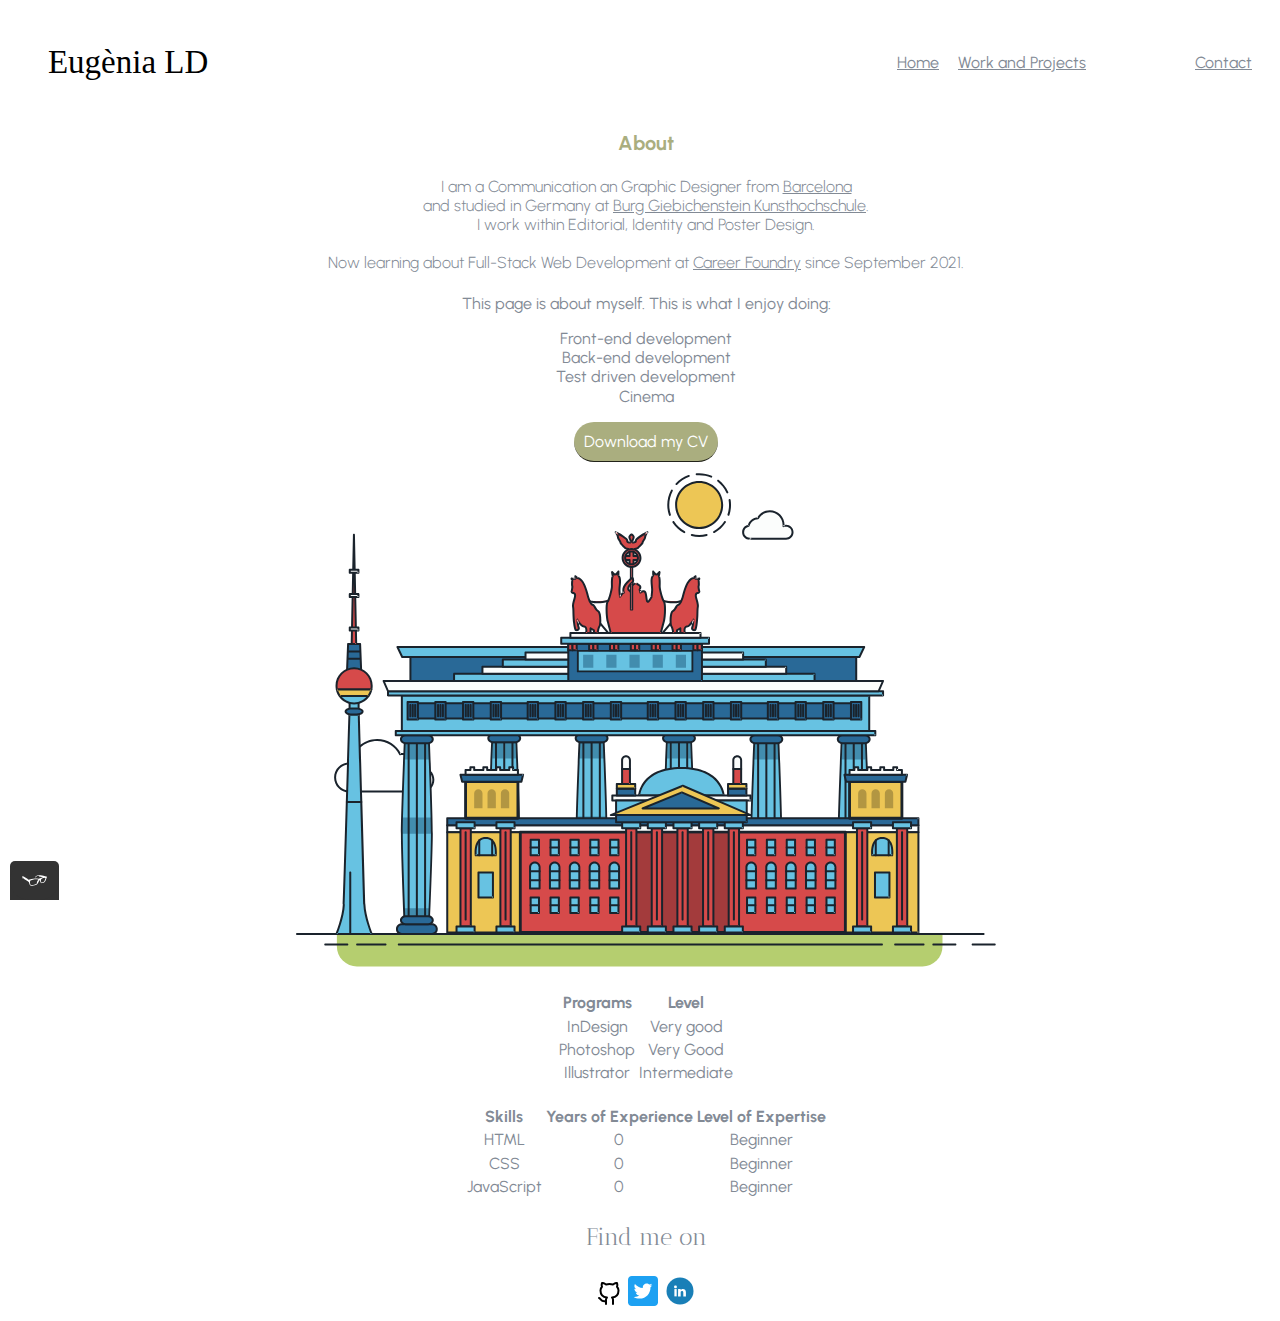
==== about.html @ 02183941 "Initial commit" ====
<!DOCTYPE html>
<html>

<head>
  <meta charset="utf-8">
  <title>Eugènia LD</title>
  <link href="https://fonts.googleapis.com/css2?family=Urbanist:ital,wght@0,400;0,900;1,400&display=swap" rel="stylesheet">
<link href="https://fonts.googleapis.com/css2?family=Antic+Didone&display=swap" rel="stylesheet">
  <link rel="shortcut icon" type="image/png" href="img/favicon-32x32.png">
  <link rel="stylesheet" type="text/css" href="https://necolas.github.io/normalize.css/8.0.1/normalize.css">
  <link rel="stylesheet" type="text/css" href="css/style.production.css">
  <meta name="viewport" content="width=device-width, initial-scale=1">
</head>

<body>
  <header class="page-header">
    <img src="img/name_euge.svg" alt="logo with name and surname" class="page-header__item">
    <nav class="main-navigation page-header__item">
      <ul role="menubar" class="navigation-list">
        <li role="presentation">
          <a href="index.html" role="menuitem" class="navigation-list__item">Home</a>
        </li>
        <li role="presentation">
          <a href="work.html" role="menuitem" class="navigation-list__item">Work and Projects</a>
        </li>
        <li role="presentation">
          <a href="about.html" role="menuitem" class="navigation-list__item navigation-list__item--active">About me</a>
        </li>
        <li role="presentation">
          <a href="contact.html" role="menuitem" class="navigation-list__item">Contact</a>
        </li>
      </ul>
    </nav>
  </header>
<main class="page-content">
  <h1>About</h1>
  <h4>I am a Communication an Graphic Designer from <a href="https://en.wikipedia.org/wiki/Barcelona" target="_blank">Barcelona</a>
  <br>
  and studied in Germany at <a href="https://www.burg-halle.de/" target="_blank">Burg Giebichenstein Kunsthochschule</a>.
  <br>
  I work within Editorial, Identity and Poster Design.
  <br>
  <br> Now learning about Full-Stack Web Development at <a href="https://careerfoundry.com/" target="_blank">Career Foundry</a> since September 2021.</h4>
  <p>This page is about myself. This is what I enjoy doing:</p>
<ul class="navigation-list navigation-list-skills">
  <li>Front-end development</li>
  <br>
  <li>Back-end development</li>
  <br>
  <li>Test driven development</li>
  <br>
  <li>Cinema</li>
</ul>

<a href="files/cv.pdf" class="button" download>Download my CV</a>
<br>
<svg xmlns="http://www.w3.org/2000/svg" class="berlin-illustration" height="505" viewBox="0 0 700 505" xmlns:xlink="http://www.w3.org/1999/xlink">
      <defs>
          <polygon id="a" points=".06 231.917 .06 .929 688.717 .929 688.717 231.917" />
      </defs>
      <g fill="none" fill-rule="evenodd">
        <g transform="translate(0 241)" class="cloud-front">
        <path fill="#1A232C" d="M87.602,29 L87.602,28 C87.326,28.001 87.103,28.024 86.927,28.033 L86.979,29.031 L87.947,28.78 C85.741,20.282 78.041,14.002 68.852,14 C67.858,14 66.904,14.096 65.98,14.231 L66.125,15.22 L67.019,14.772 C62.626,6.015 53.567,0.001 43.102,0 C29.041,0.002 17.524,10.848 16.443,24.632 L17.44,24.71 L17.606,23.724 C16.803,23.589 15.969,23.5 15.102,23.5 C6.817,23.501 0.102,30.215 0.102,38.5 C0.102,46.785 6.817,53.499 15.102,53.5 L87.602,53.5 C94.644,53.499 100.351,47.792 100.352,40.75 C100.351,33.708 94.644,28.001 87.602,28 L87.602,30 C90.573,30 93.254,31.202 95.203,33.149 C97.15,35.097 98.351,37.778 98.352,40.75 C98.351,43.722 97.15,46.403 95.203,48.351 C93.254,50.298 90.573,51.5 87.602,51.5 L15.102,51.5 C11.509,51.5 8.265,50.046 5.909,47.692 C3.555,45.337 2.102,42.093 2.102,38.5 C2.102,34.907 3.555,31.663 5.909,29.308 C8.265,26.954 11.509,25.5 15.102,25.5 C15.831,25.5 16.553,25.575 17.273,25.697 C17.551,25.743 17.832,25.672 18.055,25.499 C18.277,25.325 18.414,25.07 18.436,24.789 C19.436,12.04 30.094,1.998 43.102,2 C52.786,1.999 61.163,7.564 65.231,15.669 C65.425,16.055 65.842,16.272 66.27,16.21 C67.132,16.084 67.988,16 68.852,16 C77.108,15.998 84.027,21.647 86.011,29.283 C86.13,29.741 86.557,30.054 87.031,30.03 C87.27,30.017 87.457,29.999 87.602,30 L87.602,29"
            transform="translate(38 36)" />
          </g>
          <path fill="#B5CE6F" d="M646.484,484.382 C646.484,489.501 644.531,494.62 640.627,498.525 C636.722,502.43 631.603,504.382 626.484,504.382 L60.873,504.382 C55.754,504.382 50.636,502.43 46.731,498.525 C42.826,494.62 40.873,489.501 40.873,484.382 L40.873,471.917 L646.484,471.917 L646.484,484.382"
          />
          <polyline fill="#67C2E2" points="334.824 185.029 101.449 185.029 106.209 195.08 563.438 195.08 568.2 185.029 334.824 185.029" />
          <path fill="#1A232C" d="M334.824,185.029 L334.824,184.029 L101.449,184.029 C101.104,184.029 100.788,184.203 100.604,184.494 C100.42,184.785 100.398,185.146 100.545,185.457 L105.306,195.508 C105.471,195.856 105.824,196.079 106.209,196.079 L563.438,196.079 C563.824,196.079 564.177,195.856 564.342,195.508 L569.104,185.457 C569.251,185.146 569.229,184.785 569.045,184.494 C568.861,184.203 568.544,184.029 568.2,184.029 L334.824,184.029 L334.824,186.029 L566.62,186.029 L562.806,194.08 L106.842,194.08 L103.029,186.029 L334.824,186.029 L334.824,185.029"
          />
          <polygon fill="#296997" points="114.416 218.974 560.222 218.974 560.222 195.08 114.416 195.08" />
          <path fill="#1A232C" d="M560.222,218.974 L560.222,217.974 L115.416,217.974 L115.416,196.079 L559.222,196.079 L559.222,218.974 L560.222,218.974 L560.222,217.974 L560.222,218.974 L561.222,218.974 L561.222,195.08 C561.222,194.816 561.115,194.559 560.929,194.372 C560.742,194.186 560.485,194.08 560.222,194.08 L114.416,194.08 C114.152,194.08 113.895,194.186 113.708,194.372 C113.522,194.559 113.416,194.816 113.416,195.08 L113.416,218.974 C113.416,219.237 113.522,219.495 113.708,219.681 C113.895,219.867 114.152,219.974 114.416,219.974 L560.222,219.974 C560.485,219.974 560.742,219.867 560.929,219.681 C561.115,219.495 561.222,219.237 561.222,218.974 L560.222,218.974"
          />
          <polygon fill="#67C2E2" points="105.85 269.08 573.225 269.08 573.225 233.398 105.85 233.398" />
          <path fill="#1A232C" d="M573.225,233.398 L573.225,232.398 L105.85,232.398 C105.587,232.398 105.329,232.505 105.143,232.691 C104.957,232.877 104.85,233.134 104.85,233.398 L104.85,269.08 C104.85,269.344 104.957,269.601 105.143,269.788 C105.329,269.974 105.587,270.08 105.85,270.08 L573.225,270.08 C573.488,270.08 573.745,269.974 573.932,269.788 C574.118,269.601 574.225,269.344 574.225,269.08 L574.225,233.398 C574.225,233.134 574.118,232.877 573.932,232.691 C573.745,232.505 573.488,232.398 573.225,232.398 L573.225,233.398 L572.225,233.398 L572.225,268.08 L106.85,268.08 L106.85,234.398 L573.225,234.398 L573.225,233.398 L572.225,233.398 L573.225,233.398"
          />
          <polygon fill="#296997" points="116.751 256.508 562.557 256.508 562.557 241.243 116.751 241.243" />
          <path fill="#1A232C" d="M562.557,256.508 L562.557,255.508 L117.75,255.508 L117.75,242.243 L561.557,242.243 L561.557,256.508 L562.557,256.508 L562.557,255.508 L562.557,256.508 L563.557,256.508 L563.557,241.243 C563.557,240.979 563.45,240.722 563.264,240.535 C563.078,240.349 562.82,240.243 562.557,240.243 L116.75,240.243 C116.487,240.243 116.23,240.349 116.043,240.535 C115.857,240.722 115.751,240.979 115.751,241.243 L115.751,256.508 C115.751,256.771 115.857,257.029 116.043,257.215 C116.23,257.401 116.487,257.508 116.751,257.508 L562.557,257.508 C562.82,257.508 563.077,257.401 563.264,257.215 C563.45,257.029 563.557,256.771 563.557,256.508 L562.557,256.508"
          />
          <polygon fill="#67C2E2" points="158.07 218.974 518.563 218.974 518.563 211.858 158.07 211.858" />
          <path fill="#1A232C" d="M518.563,211.858 L518.563,210.858 L158.07,210.858 C157.807,210.858 157.549,210.964 157.363,211.151 C157.177,211.337 157.07,211.594 157.07,211.858 L157.07,218.974 C157.07,219.237 157.177,219.495 157.363,219.681 C157.549,219.867 157.807,219.974 158.07,219.974 L518.563,219.974 C518.826,219.974 519.083,219.867 519.27,219.681 C519.456,219.495 519.562,219.237 519.562,218.974 L519.562,211.858 C519.562,211.594 519.456,211.337 519.27,211.151 C519.083,210.964 518.826,210.858 518.563,210.858 L518.563,211.858 L517.563,211.858 L517.563,217.974 L159.07,217.974 L159.07,212.858 L518.563,212.858 L518.563,211.858 L517.563,211.858 L518.563,211.858"
          />
          <polygon fill="#FBFDFC" points="186.438 211.858 490.194 211.858 490.194 204.741 186.438 204.741" />
          <path fill="#1A232C" d="M490.194,204.741 L490.194,203.741 L186.438,203.741 C186.175,203.741 185.917,203.848 185.731,204.034 C185.545,204.221 185.438,204.478 185.438,204.741 L185.438,211.858 C185.438,212.121 185.545,212.379 185.731,212.565 C185.917,212.751 186.175,212.858 186.438,212.858 L490.194,212.858 C490.458,212.858 490.715,212.751 490.902,212.565 C491.088,212.379 491.194,212.121 491.194,211.858 L491.194,204.741 C491.194,204.478 491.088,204.221 490.902,204.034 C490.715,203.848 490.458,203.741 490.194,203.741 L490.194,204.741 L489.194,204.741 L489.194,210.858 L187.438,210.858 L187.438,205.741 L490.194,205.741 L490.194,204.741 L489.194,204.741 L490.194,204.741"
          />
          <polygon fill="#67C2E2" points="206.805 204.741 469.828 204.741 469.828 197.624 206.805 197.624" />
          <path fill="#1A232C" d="M469.828,197.624 L469.828,196.624 L206.805,196.624 C206.541,196.624 206.284,196.731 206.098,196.917 C205.911,197.103 205.805,197.361 205.805,197.624 L205.805,204.741 C205.805,205.005 205.911,205.262 206.098,205.449 C206.284,205.635 206.541,205.741 206.805,205.741 L469.828,205.741 C470.091,205.741 470.349,205.635 470.535,205.449 C470.722,205.262 470.828,205.005 470.828,204.741 L470.828,197.624 C470.828,197.361 470.722,197.103 470.535,196.917 C470.349,196.731 470.091,196.624 469.828,196.624 L469.828,197.624 L468.828,197.624 L468.828,203.741 L207.805,203.741 L207.805,198.624 L469.828,198.624 L469.828,197.624 L468.828,197.624 L469.828,197.624"
          />
          <polygon fill="#FBFDFC" points="229.521 197.624 447.111 197.624 447.111 190.509 229.521 190.509" />
          <path fill="#1A232C" d="M447.111,190.509 L447.111,189.509 L229.521,189.509 C229.258,189.509 229,189.616 228.814,189.802 C228.628,189.988 228.521,190.246 228.521,190.509 L228.521,197.624 C228.521,197.888 228.628,198.145 228.814,198.332 C229,198.518 229.258,198.624 229.521,198.624 L447.111,198.624 C447.375,198.624 447.632,198.518 447.818,198.332 C448.005,198.145 448.111,197.888 448.111,197.624 L448.111,190.509 C448.111,190.246 448.005,189.988 447.818,189.802 C447.632,189.616 447.375,189.509 447.111,189.509 L447.111,190.509 L446.111,190.509 L446.111,196.624 L230.521,196.624 L230.521,191.509 L447.111,191.509 L447.111,190.509 L446.111,190.509 L447.111,190.509"
          />
          <path fill="#67C2E2" d="M135.607,355.447 C135.163,337.766 134.264,313.326 133.648,297.387 C133.274,287.721 133.004,281.18 133.004,281.18 L108.722,281.18 C108.722,281.18 108.452,287.721 108.079,297.387 C107.462,313.326 106.563,337.766 106.119,355.447 C105.953,362.059 105.85,367.732 105.85,371.653 L105.85,371.654 C105.85,386.117 107.243,424.332 108.089,446.189 C108.457,455.706 108.722,462.126 108.722,462.126 L133.004,462.126 C133.004,462.126 133.269,455.706 133.637,446.189 C134.482,424.332 135.876,386.117 135.876,371.654 L135.876,371.653 C135.876,367.732 135.773,362.059 135.607,355.447"
          />
          <path fill="#428DAE" d="M133.648 297.387L108.079 297.387C108.452 287.721 108.722 281.18 108.722 281.18L133.004 281.18C133.004 281.18 133.274 287.721 133.648 297.387M135.876 371.654L105.85 371.654 105.85 371.653C105.85 367.732 105.953 362.059 106.119 355.447L135.607 355.447C135.773 362.059 135.876 367.732 135.876 371.653L135.876 371.654M133.004 462.126L108.722 462.126C108.722 462.126 108.457 455.706 108.089 446.189L133.637 446.189C133.269 455.706 133.004 462.126 133.004 462.126"
          />
          <path fill="#1A232C" d="M109.612,461.199 L132.114,461.199 C132.447,453.007 134.949,390.886 134.949,371.653 C134.949,352.42 132.447,290.299 132.114,282.108 L109.612,282.108 C109.279,290.299 106.778,352.42 106.778,371.653 C106.778,390.886 109.279,453.007 109.612,461.199 Z M133.895,463.054 L107.832,463.054 L107.794,462.164 C107.766,461.466 104.922,392.193 104.922,371.653 C104.922,351.114 107.766,281.839 107.794,281.142 L107.832,280.252 L133.895,280.252 L133.931,281.142 C133.96,281.839 136.804,351.114 136.804,371.653 C136.804,392.193 133.96,461.466 133.931,462.164 L133.895,463.054 L133.895,463.054 Z"
          />
          <path fill="#1A232C" d="M111.638 281.18L111.638 462.126C111.638 462.679 112.086 463.126 112.638 463.126 113.19 463.126 113.638 462.679 113.638 462.126L113.638 281.18C113.638 280.628 113.19 280.18 112.638 280.18 112.086 280.18 111.638 280.628 111.638 281.18M119.863 281.18L119.863 462.126C119.863 462.679 120.311 463.126 120.863 463.126 121.416 463.126 121.863 462.679 121.863 462.126L121.863 281.18C121.863 280.628 121.416 280.18 120.863 280.18 120.311 280.18 119.863 280.628 119.863 281.18M128.088 281.18L128.088 462.126C128.088 462.679 128.536 463.126 129.088 463.126 129.64 463.126 130.088 462.679 130.088 462.126L130.088 281.18C130.088 280.628 129.64 280.18 129.088 280.18 128.536 280.18 128.088 280.628 128.088 281.18"
          />
          <path fill="#296997" d="M136.79,277.265 C136.79,279.418 134.675,281.18 132.09,281.18 L109.636,281.18 C107.051,281.18 104.936,279.418 104.936,277.265 C104.936,275.111 107.051,273.349 109.636,273.349 L132.09,273.349 C134.675,273.349 136.79,275.111 136.79,277.265"
          />
          <path fill="#1A232C" d="M136.79,277.265 L135.79,277.265 C135.789,278.005 135.433,278.704 134.769,279.262 C134.109,279.814 133.155,280.181 132.09,280.18 L109.636,280.18 C108.571,280.181 107.617,279.814 106.956,279.262 C106.293,278.704 105.936,278.005 105.936,277.265 C105.936,276.524 106.293,275.825 106.957,275.267 C107.617,274.715 108.571,274.348 109.636,274.349 L132.09,274.349 C133.155,274.348 134.109,274.716 134.769,275.267 C135.433,275.825 135.789,276.524 135.79,277.265 L137.79,277.265 C137.791,275.851 137.09,274.593 136.049,273.731 C135.006,272.863 133.61,272.35 132.09,272.349 L109.636,272.349 C108.116,272.35 106.72,272.863 105.676,273.731 C104.636,274.593 103.935,275.851 103.936,277.265 C103.935,278.678 104.636,279.937 105.677,280.798 C106.72,281.666 108.116,282.179 109.636,282.18 L132.09,282.18 C133.61,282.179 135.006,281.666 136.049,280.798 C137.09,279.937 137.791,278.678 137.79,277.265 L136.79,277.265"
          />
          <path fill="#296997" d="M140.775,467.217 C140.775,469.803 138.661,471.917 136.076,471.917 L105.65,471.917 C103.065,471.917 100.951,469.803 100.951,467.217 L100.951,466.825 C100.951,464.241 103.065,462.126 105.65,462.126 L136.076,462.126 C138.661,462.126 140.775,464.241 140.775,466.825 L140.775,467.217"
          />
          <path fill="#1A232C" d="M140.775,467.217 L139.775,467.217 C139.775,468.235 139.361,469.155 138.688,469.83 C138.013,470.503 137.093,470.917 136.076,470.917 L105.65,470.917 C104.633,470.917 103.713,470.504 103.038,469.83 C102.365,469.155 101.951,468.235 101.951,467.217 L101.951,466.825 C101.951,465.808 102.365,464.889 103.038,464.214 C103.713,463.54 104.633,463.127 105.65,463.126 L136.076,463.126 C137.093,463.127 138.013,463.54 138.688,464.214 C139.362,464.889 139.775,465.808 139.775,466.825 L139.775,467.217 L141.775,467.217 L141.775,466.825 C141.772,463.684 139.217,461.13 136.076,461.126 L105.65,461.126 C102.509,461.13 99.955,463.684 99.951,466.825 L99.951,467.217 C99.954,470.36 102.509,472.914 105.65,472.917 L136.076,472.917 C139.217,472.914 141.772,470.36 141.775,467.217 L140.775,467.217"
          />
          <path fill="#296997" d="M136.79,458.208 C136.79,460.363 134.675,462.126 132.09,462.126 L109.636,462.126 C107.051,462.126 104.936,460.363 104.936,458.208 C104.936,456.057 107.051,454.292 109.636,454.292 L132.09,454.292 C134.675,454.292 136.79,456.057 136.79,458.208"
          />
          <path fill="#1A232C" d="M136.79,458.208 L135.79,458.208 C135.789,458.949 135.432,459.649 134.769,460.207 C134.108,460.76 133.154,461.128 132.09,461.126 L109.636,461.126 C108.572,461.128 107.617,460.76 106.957,460.207 C106.293,459.649 105.936,458.949 105.936,458.208 C105.936,457.47 106.293,456.77 106.957,456.212 C107.617,455.659 108.572,455.291 109.636,455.292 L132.09,455.292 C133.154,455.291 134.108,455.659 134.769,456.212 C135.433,456.77 135.789,457.47 135.79,458.208 L137.79,458.208 C137.791,456.796 137.09,455.538 136.05,454.675 C135.006,453.808 133.61,453.294 132.09,453.292 L109.636,453.292 C108.115,453.294 106.719,453.808 105.676,454.675 C104.636,455.538 103.935,456.796 103.936,458.208 C103.935,459.622 104.636,460.881 105.676,461.743 C106.72,462.611 108.116,463.125 109.636,463.126 L132.09,463.126 C133.61,463.125 135.006,462.611 136.05,461.743 C137.09,460.881 137.791,459.622 137.79,458.208 L136.79,458.208"
          />
          <path fill="#67C2E2" d="M572.471,355.447 C572.025,337.766 571.126,313.326 570.51,297.387 C570.137,287.721 569.867,281.18 569.867,281.18 L545.585,281.18 C545.585,281.18 545.315,287.721 544.942,297.387 C544.326,313.326 543.427,337.766 542.981,355.447 C542.815,362.059 542.713,367.732 542.713,371.653 L542.713,371.654 C542.713,386.117 544.107,424.332 544.952,446.189 C545.32,455.706 545.585,462.126 545.585,462.126 L569.867,462.126 C569.867,462.126 570.132,455.706 570.499,446.189 C571.346,424.332 572.739,386.117 572.739,371.654 L572.739,371.653 C572.739,367.732 572.637,362.059 572.471,355.447"
          />
          <path fill="#428DAE" d="M569.582 297.387L566.951 297.387 566.951 282.108 568.977 282.108C569.063 284.206 569.29 289.841 569.582 297.387M564.951 297.387L545.871 297.387C546.162 289.841 546.39 284.206 546.476 282.108L564.951 282.108 564.951 297.387M571.8 369.187L566.951 369.187 566.951 356.265 571.562 356.265C571.685 361.272 571.771 365.701 571.8 369.187M564.951 369.187L543.653 369.187C543.684 365.512 543.777 360.79 543.912 355.447L553.551 355.447 553.551 356.265 564.951 356.265 564.951 369.187"
          />
          <path fill="#1A232C" d="M546.476,461.199 L568.977,461.199 C569.31,453.007 571.812,390.886 571.812,371.653 C571.812,352.42 569.31,290.299 568.977,282.108 L546.476,282.108 C546.142,290.299 543.642,352.42 543.642,371.653 C543.642,390.886 546.142,453.007 546.476,461.199 M570.758,463.054 L544.694,463.054 L544.658,462.164 C544.629,461.466 541.785,392.193 541.785,371.653 C541.785,351.114 544.629,281.839 544.658,281.142 L544.694,280.252 L570.758,280.252 L570.795,281.142 C570.823,281.839 573.667,351.114 573.667,371.653 C573.667,392.193 570.823,461.466 570.795,462.164 L570.758,463.054"
          />
          <path fill="#1A232C" d="M548.501 281.18L548.501 462.126C548.501 462.679 548.949 463.126 549.501 463.126 550.053 463.126 550.501 462.679 550.501 462.126L550.501 281.18C550.501 280.628 550.053 280.18 549.501 280.18 548.949 280.18 548.501 280.628 548.501 281.18M556.727 281.18L556.727 462.126C556.727 462.679 557.174 463.126 557.727 463.126 558.279 463.126 558.727 462.679 558.727 462.126L558.727 281.18C558.727 280.628 558.279 280.18 557.727 280.18 557.174 280.18 556.727 280.628 556.727 281.18M564.951 281.18L564.951 462.126C564.951 462.679 565.399 463.126 565.951 463.126 566.503 463.126 566.951 462.679 566.951 462.126L566.951 281.18C566.951 280.628 566.503 280.18 565.951 280.18 565.399 280.18 564.951 280.628 564.951 281.18"
          />
          <path fill="#296997" d="M573.653,277.265 C573.653,279.418 571.537,281.18 568.953,281.18 L546.499,281.18 C543.915,281.18 541.799,279.418 541.799,277.265 C541.799,275.111 543.915,273.349 546.499,273.349 L568.953,273.349 C571.537,273.349 573.653,275.111 573.653,277.265"
          />
          <path fill="#1A232C" d="M573.653,277.265 L572.653,277.265 C572.653,278.005 572.296,278.704 571.632,279.262 C570.972,279.814 570.017,280.181 568.953,280.18 L546.499,280.18 C545.435,280.181 544.48,279.814 543.82,279.262 C543.156,278.704 542.8,278.005 542.799,277.265 C542.8,276.525 543.156,275.825 543.82,275.267 C544.481,274.715 545.435,274.348 546.499,274.349 L568.953,274.349 C570.017,274.348 570.972,274.715 571.632,275.267 C572.296,275.825 572.653,276.525 572.653,277.265 L574.653,277.265 C574.654,275.851 573.953,274.593 572.912,273.731 C571.869,272.863 570.473,272.35 568.953,272.349 L546.499,272.349 C544.979,272.35 543.583,272.863 542.54,273.731 C541.499,274.593 540.798,275.851 540.799,277.265 C540.798,278.679 541.499,279.937 542.54,280.798 C543.583,281.666 544.979,282.179 546.499,282.18 L568.953,282.18 C570.473,282.179 571.869,281.666 572.912,280.798 C573.953,279.937 574.654,278.679 574.653,277.265 L573.653,277.265"
          />
          <path fill="#296997" d="M577.639,467.217 C577.639,469.803 575.524,471.917 572.938,471.917 L542.514,471.917 C539.929,471.917 537.813,469.803 537.813,467.217 L537.813,466.825 C537.813,464.241 539.929,462.126 542.514,462.126 L572.938,462.126 C575.524,462.126 577.639,464.241 577.639,466.825 L577.639,467.217"
          />
          <path fill="#1A232C" d="M577.639,467.217 L576.639,467.217 C576.638,468.235 576.225,469.155 575.551,469.83 C574.876,470.503 573.956,470.917 572.938,470.917 L542.514,470.917 C541.497,470.917 540.576,470.503 539.901,469.83 C539.227,469.155 538.814,468.234 538.813,467.217 L538.813,466.825 C538.814,465.808 539.227,464.889 539.901,464.214 C540.576,463.54 541.497,463.127 542.514,463.126 L572.938,463.126 C573.956,463.127 574.876,463.54 575.551,464.214 C576.225,464.888 576.638,465.808 576.639,466.825 L576.639,467.217 L578.639,467.217 L578.639,466.825 C578.635,463.684 576.081,461.13 572.938,461.126 L542.514,461.126 C539.372,461.13 536.817,463.684 536.813,466.825 L536.813,467.217 C536.817,470.36 539.372,472.914 542.514,472.917 L572.938,472.917 C576.081,472.914 578.635,470.359 578.639,467.217 L577.639,467.217"
          />
          <path fill="#296997" d="M573.653,458.208 C573.653,460.363 571.537,462.126 568.953,462.126 L546.499,462.126 C543.915,462.126 541.799,460.363 541.799,458.208 C541.799,456.057 543.915,454.292 546.499,454.292 L568.953,454.292 C571.537,454.292 573.653,456.057 573.653,458.208"
          />
          <path fill="#1A232C" d="M573.653,458.208 L572.653,458.208 C572.653,458.949 572.296,459.649 571.632,460.207 C570.971,460.76 570.017,461.128 568.953,461.126 L546.499,461.126 C545.435,461.128 544.481,460.76 543.82,460.207 C543.157,459.649 542.799,458.949 542.799,458.208 C542.799,457.47 543.156,456.77 543.82,456.212 C544.481,455.659 545.435,455.291 546.499,455.292 L568.953,455.292 C570.017,455.291 570.971,455.659 571.632,456.212 C572.296,456.77 572.653,457.47 572.653,458.208 L574.653,458.208 C574.654,456.796 573.953,455.538 572.912,454.675 C571.869,453.808 570.473,453.294 568.953,453.292 L546.499,453.292 C544.979,453.294 543.583,453.808 542.54,454.675 C541.499,455.538 540.798,456.796 540.799,458.208 C540.798,459.622 541.499,460.881 542.54,461.743 C543.583,462.611 544.979,463.125 546.499,463.126 L568.953,463.126 C570.473,463.125 571.869,462.611 572.912,461.743 C573.953,460.881 574.654,459.622 574.653,458.208 L573.653,458.208"
          />
          <path fill="#67C2E2" d="M485.098,355.447 C484.654,337.766 483.753,313.326 483.137,297.387 C482.764,287.721 482.494,281.18 482.494,281.18 L458.213,281.18 C458.213,281.18 457.942,287.721 457.569,297.387 C456.953,313.326 456.055,337.766 455.608,355.447 C455.443,362.059 455.34,367.732 455.34,371.653 L455.34,371.654 C455.34,386.117 456.733,424.332 457.58,446.189 C457.948,455.706 458.213,462.126 458.213,462.126 L482.494,462.126 C482.494,462.126 482.759,455.706 483.126,446.189 C483.973,424.332 485.366,386.117 485.366,371.654 L485.366,371.653 C485.366,367.732 485.265,362.059 485.098,355.447"
          />
          <path fill="#428DAE" d="M483.137 297.387L457.569 297.387C457.942 287.721 458.213 281.18 458.213 281.18L482.494 281.18C482.494 281.18 482.764 287.721 483.137 297.387M485.355 369.187L455.351 369.187C455.382 365.502 455.475 360.78 455.608 355.447L485.098 355.447C485.232 360.78 485.325 365.502 485.355 369.187"
          />
          <path fill="#1A232C" d="M459.103,461.199 L481.605,461.199 C481.938,453.007 484.439,390.886 484.439,371.653 C484.439,352.42 481.938,290.299 481.605,282.108 L459.103,282.108 C458.769,290.299 456.268,352.42 456.268,371.653 C456.268,390.886 458.769,453.007 459.103,461.199 Z M483.386,463.054 L457.321,463.054 L457.285,462.164 C457.256,461.466 454.412,392.193 454.412,371.653 C454.412,351.114 457.256,281.839 457.285,281.142 L457.321,280.252 L483.386,280.252 L483.422,281.142 C483.45,281.839 486.294,351.114 486.294,371.653 C486.294,392.193 483.45,461.466 483.422,462.164 L483.386,463.054 L483.386,463.054 Z"
          />
          <path fill="#1A232C" d="M461.128 281.18L461.128 462.126C461.128 462.679 461.576 463.126 462.128 463.126 462.68 463.126 463.128 462.679 463.128 462.126L463.128 281.18C463.128 280.628 462.68 280.18 462.128 280.18 461.576 280.18 461.128 280.628 461.128 281.18M469.354 281.18L469.354 462.126C469.354 462.679 469.801 463.126 470.354 463.126 470.906 463.126 471.354 462.679 471.354 462.126L471.354 281.18C471.354 280.628 470.906 280.18 470.354 280.18 469.801 280.18 469.354 280.628 469.354 281.18M477.578 281.18L477.578 462.126C477.578 462.679 478.026 463.126 478.578 463.126 479.13 463.126 479.578 462.679 479.578 462.126L479.578 281.18C479.578 280.628 479.13 280.18 478.578 280.18 478.026 280.18 477.578 280.628 477.578 281.18"
          />
          <path fill="#296997" d="M486.281,277.265 C486.281,279.418 484.164,281.18 481.58,281.18 L459.126,281.18 C456.542,281.18 454.426,279.418 454.426,277.265 C454.426,275.111 456.542,273.349 459.126,273.349 L481.58,273.349 C484.164,273.349 486.281,275.111 486.281,277.265"
          />
          <path fill="#1A232C" d="M486.281,277.265 L485.281,277.265 C485.281,278.005 484.924,278.704 484.26,279.262 C483.599,279.814 482.644,280.181 481.58,280.18 L459.126,280.18 C458.062,280.181 457.107,279.814 456.447,279.262 C455.783,278.704 455.427,278.005 455.426,277.265 C455.427,276.525 455.783,275.825 456.447,275.267 C457.108,274.715 458.062,274.348 459.126,274.349 L481.58,274.349 C482.644,274.348 483.599,274.716 484.26,275.268 C484.924,275.825 485.281,276.525 485.281,277.265 L487.281,277.265 C487.282,275.851 486.58,274.593 485.54,273.731 C484.496,272.863 483.1,272.35 481.58,272.349 L459.126,272.349 C457.606,272.35 456.21,272.863 455.167,273.731 C454.126,274.593 453.425,275.851 453.426,277.265 C453.425,278.679 454.126,279.937 455.167,280.798 C456.21,281.666 457.606,282.179 459.126,282.18 L481.58,282.18 C483.1,282.179 484.496,281.666 485.54,280.799 C486.58,279.937 487.282,278.679 487.281,277.265 L486.281,277.265"
          />
          <path fill="#296997" d="M490.266,467.217 C490.266,469.803 488.151,471.917 485.565,471.917 L455.141,471.917 C452.556,471.917 450.44,469.803 450.44,467.217 L450.44,466.825 C450.44,464.241 452.556,462.126 455.141,462.126 L485.565,462.126 C488.151,462.126 490.266,464.241 490.266,466.825 L490.266,467.217"
          />
          <path fill="#1A232C" d="M490.266,467.217 L489.266,467.217 C489.265,468.235 488.852,469.155 488.178,469.83 C487.503,470.503 486.583,470.917 485.565,470.917 L455.141,470.917 C454.124,470.917 453.203,470.503 452.528,469.83 C451.854,469.155 451.441,468.234 451.44,467.217 L451.44,466.825 C451.441,465.808 451.854,464.889 452.528,464.214 C453.203,463.54 454.124,463.127 455.141,463.126 L485.565,463.126 C486.583,463.127 487.503,463.54 488.178,464.214 C488.852,464.888 489.265,465.808 489.266,466.825 L489.266,467.217 L491.266,467.217 L491.266,466.825 C491.262,463.684 488.708,461.13 485.565,461.126 L455.141,461.126 C451.999,461.13 449.444,463.684 449.44,466.825 L449.44,467.217 C449.444,470.36 451.999,472.914 455.141,472.917 L485.565,472.917 C488.708,472.914 491.262,470.359 491.266,467.217 L490.266,467.217"
          />
          <path fill="#296997" d="M486.281,458.208 C486.281,460.363 484.164,462.126 481.58,462.126 L459.126,462.126 C456.542,462.126 454.426,460.363 454.426,458.208 C454.426,456.057 456.542,454.292 459.126,454.292 L481.58,454.292 C484.164,454.292 486.281,456.057 486.281,458.208"
          />
          <path fill="#1A232C" d="M486.281,458.208 L485.281,458.208 C485.281,458.949 484.923,459.649 484.26,460.207 C483.599,460.76 482.644,461.128 481.58,461.126 L459.126,461.126 C458.062,461.128 457.108,460.76 456.447,460.207 C455.784,459.649 455.427,458.949 455.426,458.208 C455.426,457.47 455.783,456.77 456.447,456.212 C457.108,455.659 458.062,455.291 459.126,455.292 L481.58,455.292 C482.644,455.291 483.598,455.659 484.26,456.212 C484.924,456.77 485.281,457.47 485.281,458.208 L487.281,458.208 C487.282,456.795 486.58,455.538 485.54,454.675 C484.496,453.808 483.1,453.294 481.58,453.292 L459.126,453.292 C457.606,453.294 456.21,453.808 455.167,454.675 C454.126,455.538 453.425,456.796 453.426,458.208 C453.425,459.622 454.126,460.881 455.167,461.743 C456.21,462.611 457.606,463.125 459.126,463.126 L481.58,463.126 C483.1,463.125 484.496,462.611 485.54,461.743 C486.581,460.881 487.282,459.622 487.281,458.208 L486.281,458.208"
          />
          <path fill="#67C2E2" d="M397.726,354.466 C397.28,336.787 396.381,312.346 395.765,296.407 C395.392,286.742 395.122,280.2 395.122,280.2 L370.84,280.2 C370.84,280.2 370.57,286.742 370.197,296.407 C369.581,312.346 368.682,336.787 368.236,354.466 C368.07,361.078 367.968,366.751 367.968,370.672 L367.968,370.673 C367.968,385.136 369.361,423.352 370.207,445.208 C370.575,454.726 370.84,461.146 370.84,461.146 L395.122,461.146 C395.122,461.146 395.386,454.726 395.754,445.208 C396.601,423.352 397.994,385.136 397.994,370.673 L397.994,370.672 C397.994,366.751 397.892,361.078 397.726,354.466"
          />
          <path fill="#428DAE" d="M394.837 296.407L392.206 296.407 392.206 281.127 394.233 281.127C394.318 283.225 394.545 288.861 394.837 296.407L394.837 296.407zM383.981 296.407L390.206 296.407 390.206 281.127 383.981 281.127 383.981 296.407zM375.756 296.407L381.98 296.407 381.98 281.127 375.756 281.127 375.756 296.407zM373.756 296.407L371.126 296.407C371.417 288.861 371.645 283.225 371.73 281.127L373.756 281.127 373.756 296.407 373.756 296.407zM397.062 369.187L392.206 369.187 392.206 354.466 396.796 354.466C396.943 360.298 397.041 365.389 397.062 369.187L397.062 369.187zM383.981 369.187L390.206 369.187 390.206 354.466 383.981 354.466 383.981 369.187zM375.756 369.187L381.98 369.187 381.98 354.466 375.756 354.466 375.756 369.187zM373.756 369.187L368.9 369.187C368.921 365.389 369.019 360.298 369.166 354.466L373.756 354.466 373.756 369.187 373.756 369.187z"
          />
          <path fill="#1A232C" d="M371.73,460.218 L394.233,460.218 C394.565,452.027 397.066,389.906 397.066,370.672 C397.066,351.44 394.565,289.319 394.233,281.127 L371.73,281.127 C371.397,289.319 368.895,351.44 368.895,370.672 C368.895,389.906 371.397,452.027 371.73,460.218 M396.013,462.074 L369.949,462.074 L369.912,461.184 C369.884,460.486 367.04,391.212 367.04,370.672 C367.04,350.133 369.884,280.859 369.912,280.162 L369.949,279.272 L396.013,279.272 L396.05,280.162 C396.078,280.859 398.922,350.133 398.922,370.672 C398.922,391.212 396.078,460.486 396.05,461.184 L396.013,462.074"
          />
          <path fill="#1A232C" d="M373.756 280.2L373.756 461.146C373.756 461.698 374.203 462.146 374.756 462.146 375.308 462.146 375.756 461.698 375.756 461.146L375.756 280.2C375.756 279.647 375.308 279.2 374.756 279.2 374.203 279.2 373.756 279.647 373.756 280.2M381.98 280.2L381.98 461.146C381.98 461.698 382.428 462.146 382.98 462.146 383.533 462.146 383.981 461.698 383.981 461.146L383.981 280.2C383.981 279.647 383.533 279.2 382.98 279.2 382.428 279.2 381.98 279.647 381.98 280.2M390.206 280.2L390.206 461.146C390.206 461.698 390.654 462.146 391.206 462.146 391.758 462.146 392.206 461.698 392.206 461.146L392.206 280.2C392.206 279.647 391.758 279.2 391.206 279.2 390.654 279.2 390.206 279.647 390.206 280.2"
          />
          <path fill="#296997" d="M398.908,276.285 C398.908,278.439 396.792,280.2 394.208,280.2 L371.754,280.2 C369.17,280.2 367.053,278.439 367.053,276.285 C367.053,274.13 369.17,272.369 371.754,272.369 L394.208,272.369 C396.792,272.369 398.908,274.13 398.908,276.285"
          />
          <path fill="#1A232C" d="M398.908,276.285 L397.908,276.285 C397.907,277.025 397.551,277.724 396.887,278.281 C396.227,278.833 395.272,279.201 394.208,279.2 L371.754,279.2 C370.69,279.201 369.735,278.833 369.074,278.281 C368.41,277.724 368.053,277.025 368.053,276.285 C368.053,275.544 368.41,274.845 369.074,274.287 C369.735,273.735 370.69,273.367 371.754,273.369 L394.208,273.369 C395.272,273.367 396.227,273.735 396.887,274.287 C397.551,274.844 397.907,275.544 397.908,276.285 L399.908,276.285 C399.909,274.871 399.208,273.612 398.167,272.75 C397.124,271.883 395.728,271.37 394.208,271.369 L371.754,271.369 C370.234,271.37 368.838,271.883 367.794,272.75 C366.754,273.612 366.052,274.871 366.053,276.285 C366.052,277.699 366.754,278.957 367.795,279.818 C368.838,280.686 370.234,281.198 371.754,281.2 L394.208,281.2 C395.728,281.198 397.123,280.686 398.167,279.818 C399.208,278.957 399.909,277.698 399.908,276.285 L398.908,276.285"
          />
          <path fill="#296997" d="M402.894,466.237 C402.894,468.823 400.779,470.937 398.193,470.937 L367.768,470.937 C365.183,470.937 363.068,468.823 363.068,466.237 L363.068,465.844 C363.068,463.26 365.183,461.146 367.768,461.146 L398.193,461.146 C400.779,461.146 402.894,463.26 402.894,465.844 L402.894,466.237"
          />
          <path fill="#1A232C" d="M402.894,466.237 L401.894,466.237 C401.893,467.254 401.48,468.174 400.806,468.849 C400.131,469.523 399.211,469.937 398.193,469.937 L367.768,469.937 C366.751,469.937 365.831,469.523 365.156,468.849 C364.482,468.174 364.069,467.254 364.068,466.237 L364.068,465.844 C364.069,464.828 364.482,463.908 365.156,463.233 C365.831,462.56 366.751,462.146 367.768,462.146 L398.193,462.146 C399.211,462.146 400.131,462.56 400.806,463.233 C401.48,463.908 401.893,464.828 401.894,465.844 L401.894,466.237 L403.894,466.237 L403.894,465.844 C403.89,462.703 401.336,460.15 398.193,460.146 L367.768,460.146 C364.626,460.15 362.072,462.703 362.068,465.844 L362.068,466.237 C362.072,469.379 364.626,471.933 367.768,471.937 L398.193,471.937 C401.336,471.933 403.89,469.379 403.894,466.237 L402.894,466.237"
          />
          <path fill="#296997" d="M398.908,457.228 C398.908,459.382 396.792,461.146 394.208,461.146 L371.754,461.146 C369.17,461.146 367.053,459.382 367.053,457.228 C367.053,455.077 369.17,453.312 371.754,453.312 L394.208,453.312 C396.792,453.312 398.908,455.077 398.908,457.228"
          />
          <path fill="#1A232C" d="M398.908,457.228 L397.908,457.228 C397.908,457.968 397.55,458.669 396.887,459.226 C396.226,459.779 395.272,460.147 394.208,460.146 L371.754,460.146 C370.69,460.147 369.736,459.779 369.074,459.226 C368.411,458.668 368.053,457.968 368.053,457.228 C368.053,456.489 368.41,455.789 369.074,455.231 C369.736,454.679 370.69,454.311 371.754,454.312 L394.208,454.312 C395.272,454.311 396.226,454.679 396.887,455.231 C397.551,455.789 397.908,456.489 397.908,457.228 L399.908,457.228 C399.909,455.815 399.208,454.557 398.167,453.695 C397.124,452.827 395.728,452.313 394.208,452.312 L371.754,452.312 C370.234,452.313 368.838,452.827 367.794,453.695 C366.754,454.557 366.052,455.815 366.053,457.228 C366.052,458.642 366.753,459.901 367.794,460.763 C368.838,461.631 370.234,462.145 371.754,462.146 L394.208,462.146 C395.728,462.145 397.124,461.631 398.167,460.763 C399.208,459.9 399.909,458.642 399.908,457.228 L398.908,457.228"
          />
          <path fill="#67C2E2" d="M310.353,354.466 C309.908,336.787 309.009,312.346 308.393,296.407 C308.019,286.742 307.75,280.2 307.75,280.2 L283.467,280.2 C283.467,280.2 283.198,286.742 282.824,296.407 C282.208,312.346 281.309,336.787 280.864,354.466 C280.698,361.078 280.596,366.751 280.596,370.672 L280.596,370.673 C280.596,385.136 281.989,423.352 282.834,445.208 C283.202,454.726 283.467,461.146 283.467,461.146 L307.75,461.146 C307.75,461.146 308.014,454.726 308.382,445.208 C309.228,423.352 310.622,385.136 310.622,370.673 L310.622,370.672 C310.622,366.751 310.518,361.078 310.353,354.466"
          />
          <path fill="#428DAE" d="M308.393 296.407L282.824 296.407C283.198 286.742 283.467 280.2 283.467 280.2L307.75 280.2C307.75 280.2 308.019 286.742 308.393 296.407M310.617 369.187L280.6 369.187C280.621 365.377 280.718 360.285 280.864 354.466L310.353 354.466C310.498 360.285 310.596 365.377 310.617 369.187"
          />
          <path fill="#1A232C" d="M284.357,460.218 L306.86,460.218 C307.193,452.027 309.694,389.906 309.694,370.672 C309.694,351.44 307.193,289.319 306.86,281.127 L284.357,281.127 C284.024,289.319 281.523,351.44 281.523,370.672 C281.523,389.906 284.024,452.027 284.357,460.218 Z M308.639,462.074 L282.576,462.074 L282.54,461.184 C282.511,460.486 279.668,391.212 279.668,370.672 C279.668,350.133 282.511,280.859 282.54,280.162 L282.576,279.272 L308.639,279.272 L308.677,280.162 C308.706,280.859 311.549,350.133 311.549,370.672 C311.549,391.212 308.706,460.486 308.677,461.184 L308.639,462.074 L308.639,462.074 Z"
          />
          <path fill="#1A232C" d="M286.383 280.2L286.383 461.146C286.383 461.698 286.831 462.146 287.383 462.146 287.936 462.146 288.383 461.698 288.383 461.146L288.383 280.2C288.383 279.647 287.936 279.2 287.383 279.2 286.831 279.2 286.383 279.647 286.383 280.2M294.608 280.2L294.608 461.146C294.608 461.698 295.056 462.146 295.608 462.146 296.161 462.146 296.608 461.698 296.608 461.146L296.608 280.2C296.608 279.647 296.161 279.2 295.608 279.2 295.056 279.2 294.608 279.647 294.608 280.2M302.834 280.2L302.834 461.146C302.834 461.698 303.281 462.146 303.834 462.146 304.386 462.146 304.834 461.698 304.834 461.146L304.834 280.2C304.834 279.647 304.386 279.2 303.834 279.2 303.281 279.2 302.834 279.647 302.834 280.2"
          />
          <path fill="#296997" d="M311.535,276.285 C311.535,278.439 309.42,280.2 306.836,280.2 L284.381,280.2 C281.797,280.2 279.681,278.439 279.681,276.285 C279.681,274.13 281.797,272.369 284.381,272.369 L306.836,272.369 C309.42,272.369 311.535,274.13 311.535,276.285"
          />
          <path fill="#1A232C" d="M311.535,276.285 L310.535,276.285 C310.534,277.025 310.177,277.724 309.514,278.282 C308.854,278.833 307.901,279.201 306.836,279.2 L284.381,279.2 C283.316,279.201 282.362,278.833 281.702,278.281 C281.038,277.724 280.681,277.025 280.681,276.285 C280.681,275.544 281.038,274.844 281.702,274.287 C282.362,273.735 283.317,273.367 284.381,273.369 L306.836,273.369 C307.9,273.367 308.854,273.735 309.514,274.287 C310.177,274.844 310.534,275.544 310.535,276.285 L312.535,276.285 C312.535,274.871 311.835,273.613 310.795,272.75 C309.751,271.883 308.356,271.37 306.836,271.369 L284.381,271.369 C282.861,271.37 281.465,271.883 280.422,272.75 C279.381,273.612 278.68,274.871 278.681,276.285 C278.68,277.698 279.381,278.957 280.422,279.818 C281.465,280.686 282.861,281.198 284.381,281.2 L306.836,281.2 C308.356,281.198 309.751,280.685 310.794,279.818 C311.835,278.956 312.535,277.698 312.535,276.285 L311.535,276.285"
          />
          <path fill="#296997" d="M315.522,466.237 C315.522,468.823 313.407,470.937 310.821,470.937 L280.396,470.937 C277.811,470.937 275.696,468.823 275.696,466.237 L275.696,465.844 C275.696,463.26 277.811,461.146 280.396,461.146 L310.821,461.146 C313.407,461.146 315.522,463.26 315.522,465.844 L315.522,466.237"
          />
          <path fill="#1A232C" d="M315.522,466.237 L314.522,466.237 C314.521,467.254 314.108,468.174 313.434,468.849 C312.759,469.523 311.838,469.937 310.821,469.937 L280.396,469.937 C279.379,469.937 278.458,469.523 277.783,468.849 C277.11,468.174 276.696,467.254 276.696,466.237 L276.696,465.844 C276.696,464.828 277.11,463.908 277.783,463.233 C278.458,462.56 279.379,462.146 280.396,462.146 L310.821,462.146 C311.838,462.146 312.759,462.56 313.434,463.233 C314.108,463.908 314.521,464.828 314.522,465.844 L314.522,466.237 L316.521,466.237 L316.521,465.844 C316.518,462.703 313.963,460.15 310.821,460.146 L280.396,460.146 C277.254,460.15 274.7,462.703 274.696,465.844 L274.696,466.237 C274.699,469.379 277.254,471.933 280.396,471.937 L310.821,471.937 C313.963,471.933 316.518,469.379 316.521,466.237 L315.522,466.237"
          />
          <path fill="#296997" d="M311.535,457.228 C311.535,459.382 309.42,461.146 306.836,461.146 L284.381,461.146 C281.797,461.146 279.681,459.382 279.681,457.228 C279.681,455.077 281.797,453.312 284.381,453.312 L306.836,453.312 C309.42,453.312 311.535,455.077 311.535,457.228"
          />
          <path fill="#1A232C" d="M311.535,457.228 L310.535,457.228 C310.534,457.969 310.177,458.669 309.514,459.227 C308.854,459.779 307.9,460.147 306.836,460.146 L284.381,460.146 C283.317,460.147 282.363,459.779 281.702,459.227 C281.038,458.669 280.681,457.968 280.681,457.228 C280.681,456.489 281.038,455.789 281.702,455.231 C282.363,454.679 283.317,454.311 284.381,454.312 L306.836,454.312 C307.9,454.311 308.854,454.679 309.514,455.231 C310.177,455.789 310.534,456.489 310.535,457.228 L312.535,457.228 C312.535,455.815 311.835,454.558 310.795,453.695 C309.752,452.827 308.356,452.313 306.836,452.312 L284.381,452.312 C282.861,452.313 281.465,452.827 280.422,453.695 C279.381,454.557 278.68,455.815 278.681,457.228 C278.68,458.642 279.381,459.9 280.422,460.763 C281.465,461.631 282.861,462.145 284.381,462.146 L306.836,462.146 C308.356,462.145 309.752,461.631 310.795,460.763 C311.835,459.9 312.535,458.641 312.535,457.228 L311.535,457.228"
          />
          <path fill="#67C2E2" d="M222.981,354.466 C222.535,336.787 221.636,312.346 221.02,296.407 C220.647,286.742 220.377,280.2 220.377,280.2 L196.094,280.2 C196.094,280.2 195.825,286.742 195.452,296.407 C194.835,312.346 193.936,336.787 193.491,354.466 C193.325,361.078 193.223,366.751 193.223,370.672 L193.223,370.673 C193.223,385.136 194.616,423.352 195.462,445.208 C195.83,454.726 196.094,461.146 196.094,461.146 L220.377,461.146 C220.377,461.146 220.642,454.726 221.009,445.208 C221.855,423.352 223.249,385.136 223.249,370.673 L223.249,370.672 C223.249,366.751 223.146,361.078 222.981,354.466"
          />
          <path fill="#428DAE" d="M220.091 296.407L209.236 296.407 209.236 281.127 219.487 281.127C219.573 283.225 219.8 288.861 220.091 296.407L220.091 296.407zM201.011 296.407L207.236 296.407 207.236 281.127 201.011 281.127 201.011 296.407zM199.011 296.407L196.381 296.407C196.672 288.861 196.899 283.225 196.985 281.127L199.011 281.127 199.011 296.407 199.011 296.407zM222.317 369.187L209.236 369.187 209.236 356.265 221.923 356.265 221.923 354.466 222.051 354.466C222.198 360.298 222.296 365.389 222.317 369.187L222.317 369.187zM201.011 369.187L207.236 369.187 207.236 356.265 201.011 356.265 201.011 369.187zM199.011 369.187L194.155 369.187C194.174 365.784 194.255 361.345 194.377 356.265L199.011 356.265 199.011 369.187 199.011 369.187z"
          />
          <path fill="#1A232C" d="M196.985,460.218 L219.487,460.218 C219.82,452.027 222.321,389.906 222.321,370.672 C222.321,351.44 219.82,289.319 219.487,281.127 L196.985,281.127 C196.651,289.319 194.151,351.44 194.151,370.672 C194.151,389.906 196.651,452.027 196.985,460.218 M221.267,462.074 L195.204,462.074 L195.167,461.184 C195.138,460.486 192.295,391.212 192.295,370.672 C192.295,350.133 195.138,280.859 195.167,280.162 L195.204,279.272 L221.267,279.272 L221.305,280.162 C221.334,280.859 224.177,350.133 224.177,370.672 C224.177,391.212 221.334,460.486 221.305,461.184 L221.267,462.074"
          />
          <path fill="#1A232C" d="M199.011 280.2L199.011 461.146C199.011 461.698 199.458 462.146 200.011 462.146 200.563 462.146 201.011 461.698 201.011 461.146L201.011 280.2C201.011 279.647 200.563 279.2 200.011 279.2 199.458 279.2 199.011 279.647 199.011 280.2M207.236 280.2L207.236 461.146C207.236 461.698 207.684 462.146 208.236 462.146 208.788 462.146 209.236 461.698 209.236 461.146L209.236 280.2C209.236 279.647 208.788 279.2 208.236 279.2 207.684 279.2 207.236 279.647 207.236 280.2M215.461 280.2L215.461 461.146C215.461 461.698 215.909 462.146 216.461 462.146 217.013 462.146 217.461 461.698 217.461 461.146L217.461 280.2C217.461 279.647 217.013 279.2 216.461 279.2 215.909 279.2 215.461 279.647 215.461 280.2"
          />
          <path fill="#296997" d="M224.162,276.285 C224.162,278.439 222.047,280.2 219.463,280.2 L197.008,280.2 C194.424,280.2 192.308,278.439 192.308,276.285 C192.308,274.13 194.424,272.369 197.008,272.369 L219.463,272.369 C222.047,272.369 224.162,274.13 224.162,276.285"
          />
          <path fill="#1A232C" d="M224.162,276.285 L223.162,276.285 C223.161,277.025 222.805,277.724 222.142,278.282 C221.482,278.833 220.528,279.201 219.463,279.2 L197.008,279.2 C195.944,279.201 194.99,278.833 194.329,278.281 C193.665,277.724 193.308,277.025 193.308,276.285 C193.308,275.544 193.665,274.845 194.329,274.287 C194.99,273.735 195.944,273.367 197.008,273.369 L219.463,273.369 C220.528,273.367 221.481,273.735 222.142,274.287 C222.805,274.844 223.161,275.544 223.162,276.285 L225.162,276.285 C225.163,274.871 224.462,273.613 223.422,272.75 C222.379,271.883 220.983,271.37 219.463,271.369 L197.008,271.369 C195.489,271.37 194.093,271.883 193.049,272.75 C192.008,273.612 191.307,274.871 191.308,276.285 C191.307,277.698 192.008,278.957 193.049,279.818 C194.093,280.686 195.489,281.198 197.008,281.2 L219.463,281.2 C220.983,281.198 222.379,280.686 223.422,279.818 C224.462,278.956 225.163,277.698 225.162,276.285 L224.162,276.285"
          />
          <path fill="#296997" d="M228.149,466.237 C228.149,468.823 226.034,470.937 223.448,470.937 L193.022,470.937 C190.438,470.937 188.323,468.823 188.323,466.237 L188.323,465.844 C188.323,463.26 190.438,461.146 193.022,461.146 L223.448,461.146 C226.034,461.146 228.149,463.26 228.149,465.844 L228.149,466.237"
          />
          <path fill="#1A232C" d="M228.149,466.237 L227.149,466.237 C227.149,467.254 226.735,468.174 226.061,468.849 C225.386,469.523 224.466,469.937 223.448,469.937 L193.022,469.937 C192.006,469.937 191.086,469.523 190.411,468.849 C189.737,468.174 189.324,467.254 189.323,466.237 L189.323,465.844 C189.324,464.828 189.737,463.908 190.411,463.233 C191.086,462.56 192.006,462.146 193.022,462.146 L223.448,462.146 C224.466,462.146 225.386,462.56 226.061,463.233 C226.735,463.908 227.149,464.828 227.149,465.844 L227.149,466.237 L229.149,466.237 L229.149,465.844 C229.145,462.703 226.59,460.15 223.448,460.146 L193.022,460.146 C189.881,460.15 187.327,462.703 187.323,465.844 L187.323,466.237 C187.327,469.379 189.881,471.933 193.022,471.937 L223.448,471.937 C226.59,471.933 229.145,469.379 229.149,466.237 L228.149,466.237"
          />
          <path fill="#296997" d="M224.162,457.228 C224.162,459.382 222.047,461.146 219.463,461.146 L197.008,461.146 C194.424,461.146 192.308,459.382 192.308,457.228 C192.308,455.077 194.424,453.312 197.008,453.312 L219.463,453.312 C222.047,453.312 224.162,455.077 224.162,457.228"
          />
          <path fill="#1A232C" d="M224.162,457.228 L223.162,457.228 C223.161,457.969 222.805,458.669 222.141,459.227 C221.481,459.779 220.527,460.147 219.463,460.146 L197.008,460.146 C195.944,460.147 194.99,459.779 194.329,459.227 C193.665,458.669 193.308,457.968 193.308,457.228 C193.308,456.489 193.665,455.789 194.329,455.231 C194.99,454.679 195.945,454.311 197.008,454.312 L219.463,454.312 C220.527,454.311 221.481,454.679 222.141,455.231 C222.805,455.789 223.161,456.489 223.162,457.228 L225.162,457.228 C225.163,455.815 224.462,454.557 223.422,453.695 C222.379,452.827 220.984,452.313 219.463,452.312 L197.008,452.312 C195.488,452.313 194.092,452.827 193.049,453.695 C192.008,454.557 191.307,455.815 191.308,457.228 C191.307,458.642 192.008,459.9 193.049,460.763 C194.092,461.631 195.488,462.145 197.008,462.146 L219.463,462.146 C220.983,462.145 222.379,461.631 223.422,460.763 C224.462,459.9 225.163,458.641 225.162,457.228 L224.162,457.228"
          />
          <polygon fill="#67C2E2" points="99.774 273.349 579.301 273.349 579.301 269.08 99.774 269.08" />
          <path fill="#1A232C" d="M579.301,273.349 L579.301,272.349 L100.774,272.349 L100.774,270.08 L578.301,270.08 L578.301,273.349 L579.301,273.349 L579.301,272.349 L579.301,273.349 L580.301,273.349 L580.301,269.08 C580.301,268.817 580.194,268.56 580.008,268.373 C579.822,268.187 579.564,268.08 579.301,268.08 L99.774,268.08 C99.511,268.08 99.254,268.187 99.067,268.373 C98.881,268.56 98.774,268.817 98.774,269.08 L98.774,273.349 C98.774,273.612 98.881,273.87 99.067,274.056 C99.254,274.242 99.511,274.349 99.774,274.349 L579.301,274.349 C579.564,274.349 579.822,274.242 580.008,274.056 C580.194,273.87 580.301,273.612 580.301,273.349 L579.301,273.349"
          />
          <polygon fill="#67C2E2" points="92.01 233.398 587.064 233.398 587.064 229.131 92.01 229.131" />
          <path fill="#1A232C" d="M587.064,233.398 L587.064,232.398 L93.01,232.398 L93.01,230.131 L586.064,230.131 L586.064,233.398 L587.064,233.398 L587.064,232.398 L587.064,233.398 L588.064,233.398 L588.064,229.131 C588.064,228.868 587.958,228.61 587.772,228.424 C587.585,228.238 587.328,228.131 587.064,228.131 L92.01,228.131 C91.746,228.131 91.489,228.238 91.303,228.424 C91.116,228.61 91.01,228.868 91.01,229.131 L91.01,233.398 C91.01,233.661 91.117,233.919 91.303,234.105 C91.489,234.291 91.746,234.398 92.01,234.398 L587.064,234.398 C587.328,234.398 587.585,234.291 587.771,234.105 C587.958,233.919 588.064,233.661 588.064,233.398 L587.064,233.398"
          />
          <polyline fill="#FBFDFC" points="337.318 218.974 87.572 218.974 92.01 229.131 582.626 229.131 587.064 218.974 337.318 218.974" />
          <path fill="#1A232C" d="M337.318,218.974 L337.318,217.974 L87.572,217.974 C87.235,217.974 86.92,218.144 86.736,218.426 C86.551,218.709 86.521,219.065 86.656,219.374 L91.093,229.532 C91.253,229.896 91.612,230.131 92.01,230.131 L582.626,230.131 C583.024,230.131 583.383,229.897 583.542,229.532 L587.981,219.374 C588.116,219.065 588.086,218.709 587.901,218.426 C587.716,218.144 587.402,217.974 587.064,217.974 L337.318,217.974 L337.318,219.974 L585.536,219.974 L581.972,228.131 L92.664,228.131 L89.1,219.974 L337.318,219.974 L337.318,218.974"
          />
          <polygon fill="#296997" points="272.283 218.974 405.943 218.974 405.943 181.701 272.283 181.701" />
          <path fill="#1A232C" d="M405.943,218.974 L405.943,217.974 L273.283,217.974 L273.283,182.701 L404.943,182.701 L404.943,218.974 L405.943,218.974 L405.943,217.974 L405.943,218.974 L406.943,218.974 L406.943,181.701 C406.943,181.437 406.837,181.18 406.65,180.993 C406.464,180.807 406.207,180.701 405.943,180.701 L272.283,180.701 C272.02,180.701 271.762,180.807 271.576,180.993 C271.39,181.18 271.283,181.437 271.283,181.701 L271.283,218.974 C271.283,219.237 271.39,219.495 271.576,219.681 C271.762,219.867 272.02,219.974 272.283,219.974 L405.943,219.974 C406.207,219.974 406.464,219.867 406.65,219.681 C406.837,219.495 406.943,219.237 406.943,218.974 L405.943,218.974"
          />
          <polygon fill="#67C2E2" points="281.833 209.312 396.393 209.312 396.393 188.946 281.833 188.946" />
          <polygon fill="#428DAE" points="287.111 205.753 297.328 205.753 297.328 192.749 287.111 192.749" />
          <polygon fill="#428DAE" points="310.284 205.753 320.501 205.753 320.501 192.749 310.284 192.749" />
          <polygon fill="#428DAE" points="333.457 205.753 343.673 205.753 343.673 192.749 333.457 192.749" />
          <polygon fill="#428DAE" points="356.63 205.753 366.847 205.753 366.847 192.749 356.63 192.749" />
          <polygon fill="#428DAE" points="379.804 205.753 390.02 205.753 390.02 192.749 379.804 192.749" />
          <path fill="#1A232C" d="M282.761,208.384 L395.465,208.384 L395.465,189.873 L282.761,189.873 L282.761,208.384 Z M280.905,210.24 L397.32,210.24 L397.32,188.018 L280.905,188.018 L280.905,210.24 Z" />
          <polygon fill="#D64A4A" points="272.283 188.359 276.48 188.359 276.48 181.701 272.283 181.701" />
          <path fill="#1A232C" d="M276.48,188.359 L276.48,187.359 L273.283,187.359 L273.283,182.701 L275.48,182.701 L275.48,188.359 L276.48,188.359 L276.48,187.359 L276.48,188.359 L277.48,188.359 L277.48,181.701 C277.48,181.437 277.374,181.18 277.188,180.993 C277.001,180.807 276.744,180.701 276.48,180.701 L272.283,180.701 C272.02,180.701 271.762,180.807 271.576,180.993 C271.39,181.18 271.283,181.437 271.283,181.701 L271.283,188.359 C271.283,188.622 271.39,188.88 271.576,189.066 C271.762,189.252 272.02,189.359 272.283,189.359 L276.48,189.359 C276.744,189.359 277.001,189.252 277.188,189.066 C277.374,188.88 277.48,188.622 277.48,188.359 L276.48,188.359"
          />
          <polygon fill="#D64A4A" points="276.48 188.359 280.678 188.359 280.678 181.701 276.48 181.701" />
          <path fill="#1A232C" d="M280.678,188.359 L280.678,187.359 L277.48,187.359 L277.48,182.701 L279.678,182.701 L279.678,188.359 L280.678,188.359 L280.678,187.359 L280.678,188.359 L281.678,188.359 L281.678,181.701 C281.678,181.437 281.571,181.18 281.385,180.993 C281.199,180.807 280.941,180.701 280.678,180.701 L276.48,180.701 C276.217,180.701 275.96,180.807 275.773,180.993 C275.587,181.18 275.48,181.437 275.48,181.701 L275.48,188.359 C275.48,188.622 275.587,188.88 275.773,189.066 C275.96,189.252 276.217,189.359 276.48,189.359 L280.678,189.359 C280.941,189.359 281.199,189.252 281.385,189.066 C281.571,188.88 281.678,188.622 281.678,188.359 L280.678,188.359"
          />
          <polygon fill="#D64A4A" points="293.13 188.359 297.328 188.359 297.328 181.701 293.13 181.701" />
          <path fill="#1A232C" d="M297.328,188.359 L297.328,187.359 L294.13,187.359 L294.13,182.701 L296.328,182.701 L296.328,188.359 L297.328,188.359 L297.328,187.359 L297.328,188.359 L298.328,188.359 L298.328,181.701 C298.328,181.437 298.221,181.18 298.035,180.993 C297.849,180.807 297.591,180.701 297.328,180.701 L293.13,180.701 C292.867,180.701 292.609,180.807 292.423,180.993 C292.237,181.18 292.13,181.437 292.13,181.701 L292.13,188.359 C292.13,188.622 292.237,188.88 292.423,189.066 C292.609,189.252 292.867,189.359 293.13,189.359 L297.328,189.359 C297.591,189.359 297.849,189.252 298.035,189.066 C298.221,188.88 298.328,188.622 298.328,188.359 L297.328,188.359"
          />
          <polygon fill="#D64A4A" points="297.328 188.359 301.524 188.359 301.524 181.701 297.328 181.701" />
          <path fill="#1A232C" d="M301.524,188.359 L301.524,187.359 L298.328,187.359 L298.328,182.701 L300.524,182.701 L300.524,188.359 L301.524,188.359 L301.524,187.359 L301.524,188.359 L302.524,188.359 L302.524,181.701 C302.524,181.437 302.418,181.18 302.232,180.993 C302.045,180.807 301.788,180.701 301.524,180.701 L297.328,180.701 C297.064,180.701 296.807,180.807 296.621,180.993 C296.434,181.18 296.328,181.437 296.328,181.701 L296.328,188.359 C296.328,188.622 296.434,188.88 296.621,189.066 C296.807,189.252 297.064,189.359 297.328,189.359 L301.524,189.359 C301.788,189.359 302.045,189.252 302.232,189.066 C302.418,188.88 302.524,188.622 302.524,188.359 L301.524,188.359"
          />
          <polygon fill="#D64A4A" points="313.977 188.359 318.175 188.359 318.175 181.701 313.977 181.701" />
          <path fill="#1A232C" d="M318.175,188.359 L318.175,187.359 L314.977,187.359 L314.977,182.701 L317.175,182.701 L317.175,188.359 L318.175,188.359 L318.175,187.359 L318.175,188.359 L319.175,188.359 L319.175,181.701 C319.175,181.437 319.068,181.18 318.882,180.993 C318.696,180.807 318.438,180.701 318.175,180.701 L313.977,180.701 C313.714,180.701 313.456,180.807 313.27,180.993 C313.084,181.18 312.977,181.437 312.977,181.701 L312.977,188.359 C312.977,188.622 313.084,188.88 313.27,189.066 C313.456,189.252 313.714,189.359 313.977,189.359 L318.175,189.359 C318.438,189.359 318.696,189.252 318.882,189.066 C319.068,188.88 319.175,188.622 319.175,188.359 L318.175,188.359"
          />
          <polygon fill="#D64A4A" points="318.175 188.359 322.372 188.359 322.372 181.701 318.175 181.701" />
          <path fill="#1A232C" d="M322.372,188.359 L322.372,187.359 L319.175,187.359 L319.175,182.701 L321.372,182.701 L321.372,188.359 L322.372,188.359 L322.372,187.359 L322.372,188.359 L323.372,188.359 L323.372,181.701 C323.372,181.437 323.265,181.18 323.079,180.993 C322.893,180.807 322.635,180.701 322.372,180.701 L318.175,180.701 C317.911,180.701 317.654,180.807 317.468,180.993 C317.281,181.18 317.175,181.437 317.175,181.701 L317.175,188.359 C317.175,188.622 317.282,188.88 317.468,189.066 C317.654,189.252 317.911,189.359 318.175,189.359 L322.372,189.359 C322.635,189.359 322.892,189.252 323.079,189.066 C323.265,188.88 323.372,188.622 323.372,188.359 L322.372,188.359"
          />
          <polygon fill="#D64A4A" points="334.824 188.359 339.022 188.359 339.022 181.701 334.824 181.701" />
          <path fill="#1A232C" d="M339.022,188.359 L339.022,187.359 L335.824,187.359 L335.824,182.701 L338.021,182.701 L338.022,188.359 L339.022,188.359 L339.022,187.359 L339.022,188.359 L340.021,188.359 L340.021,181.701 C340.021,181.437 339.915,181.18 339.729,180.993 C339.542,180.807 339.285,180.701 339.022,180.701 L334.824,180.701 C334.561,180.701 334.303,180.807 334.117,180.993 C333.931,181.18 333.824,181.437 333.824,181.701 L333.824,188.359 C333.824,188.622 333.931,188.88 334.117,189.066 C334.303,189.252 334.561,189.359 334.824,189.359 L339.022,189.359 C339.285,189.359 339.542,189.252 339.729,189.066 C339.915,188.88 340.021,188.622 340.021,188.359 L339.022,188.359"
          />
          <polygon fill="#D64A4A" points="339.022 188.359 343.219 188.359 343.219 181.701 339.022 181.701" />
          <path fill="#1A232C" d="M343.219,188.359 L343.219,187.359 L340.021,187.359 L340.021,182.701 L342.219,182.701 L342.219,188.359 L343.219,188.359 L343.219,187.359 L343.219,188.359 L344.219,188.359 L344.219,181.701 C344.219,181.437 344.112,181.18 343.926,180.993 C343.74,180.807 343.482,180.701 343.219,180.701 L339.022,180.701 C338.758,180.701 338.501,180.807 338.314,180.993 C338.128,181.18 338.022,181.437 338.022,181.701 L338.022,188.359 C338.022,188.622 338.128,188.88 338.314,189.066 C338.501,189.252 338.758,189.359 339.022,189.359 L343.219,189.359 C343.482,189.359 343.74,189.252 343.926,189.066 C344.112,188.88 344.219,188.622 344.219,188.359 L343.219,188.359"
          />
          <polygon fill="#D64A4A" points="355.671 188.359 359.868 188.359 359.868 181.701 355.671 181.701" />
          <path fill="#1A232C" d="M359.868,188.359 L359.868,187.359 L356.671,187.359 L356.671,182.701 L358.868,182.701 L358.868,188.359 L359.868,188.359 L359.868,187.359 L359.868,188.359 L360.868,188.359 L360.868,181.701 C360.868,181.437 360.762,181.18 360.575,180.993 C360.389,180.807 360.132,180.701 359.868,180.701 L355.671,180.701 C355.408,180.701 355.15,180.807 354.964,180.993 C354.778,181.18 354.671,181.437 354.671,181.701 L354.671,188.359 C354.671,188.622 354.778,188.88 354.964,189.066 C355.15,189.252 355.408,189.359 355.671,189.359 L359.868,189.359 C360.132,189.359 360.389,189.252 360.575,189.066 C360.762,188.88 360.868,188.622 360.868,188.359 L359.868,188.359"
          />
          <polygon fill="#D64A4A" points="359.868 188.359 364.065 188.359 364.065 181.701 359.868 181.701" />
          <path fill="#1A232C" d="M364.065,188.359 L364.065,187.359 L360.868,187.359 L360.868,182.701 L363.065,182.701 L363.065,188.359 L364.065,188.359 L364.065,187.359 L364.065,188.359 L365.065,188.359 L365.065,181.701 C365.065,181.437 364.959,181.18 364.773,180.993 C364.586,180.807 364.329,180.701 364.065,180.701 L359.868,180.701 C359.605,180.701 359.347,180.807 359.161,180.993 C358.975,181.18 358.868,181.437 358.868,181.701 L358.868,188.359 C358.868,188.622 358.975,188.88 359.161,189.066 C359.347,189.252 359.605,189.359 359.868,189.359 L364.065,189.359 C364.329,189.359 364.586,189.252 364.773,189.066 C364.959,188.88 365.065,188.622 365.065,188.359 L364.065,188.359"
          />
          <polygon fill="#D64A4A" points="376.518 188.359 380.715 188.359 380.715 181.701 376.518 181.701" />
          <path fill="#1A232C" d="M380.715,188.359 L380.715,187.359 L377.518,187.359 L377.518,182.701 L379.715,182.701 L379.715,188.359 L380.715,188.359 L380.715,187.359 L380.715,188.359 L381.715,188.359 L381.715,181.701 C381.715,181.437 381.608,181.18 381.422,180.993 C381.236,180.807 380.978,180.701 380.715,180.701 L376.518,180.701 C376.254,180.701 375.997,180.807 375.81,180.993 C375.624,181.18 375.518,181.437 375.518,181.701 L375.518,188.359 C375.518,188.622 375.624,188.88 375.81,189.066 C375.997,189.252 376.254,189.359 376.518,189.359 L380.715,189.359 C380.978,189.359 381.236,189.252 381.422,189.066 C381.608,188.88 381.715,188.622 381.715,188.359 L380.715,188.359"
          />
          <polygon fill="#D64A4A" points="380.715 188.359 384.912 188.359 384.912 181.701 380.715 181.701" />
          <path fill="#1A232C" d="M384.912,188.359 L384.912,187.359 L381.715,187.359 L381.715,182.701 L383.912,182.701 L383.912,188.359 L384.912,188.359 L384.912,187.359 L384.912,188.359 L385.912,188.359 L385.912,181.701 C385.912,181.437 385.805,181.18 385.619,180.993 C385.433,180.807 385.175,180.701 384.912,180.701 L380.715,180.701 C380.452,180.701 380.194,180.807 380.008,180.993 C379.822,181.18 379.715,181.437 379.715,181.701 L379.715,188.359 C379.715,188.622 379.822,188.88 380.008,189.066 C380.194,189.252 380.452,189.359 380.715,189.359 L384.912,189.359 C385.175,189.359 385.433,189.252 385.619,189.066 C385.805,188.88 385.912,188.622 385.912,188.359 L384.912,188.359"
          />
          <polygon fill="#D64A4A" points="397.364 188.359 401.561 188.359 401.561 181.701 397.364 181.701" />
          <path fill="#1A232C" d="M401.561,188.359 L401.561,187.359 L398.364,187.359 L398.364,182.701 L400.561,182.701 L400.561,188.359 L401.561,188.359 L401.561,187.359 L401.561,188.359 L402.561,188.359 L402.561,181.701 C402.561,181.437 402.454,181.18 402.268,180.993 C402.081,180.807 401.824,180.701 401.561,180.701 L397.364,180.701 C397.101,180.701 396.843,180.807 396.657,180.993 C396.471,181.18 396.364,181.437 396.364,181.701 L396.364,188.359 C396.364,188.622 396.471,188.88 396.657,189.066 C396.843,189.252 397.101,189.359 397.364,189.359 L401.561,189.359 C401.824,189.359 402.081,189.252 402.268,189.066 C402.454,188.88 402.561,188.622 402.561,188.359 L401.561,188.359"
          />
          <polygon fill="#D64A4A" points="401.561 188.359 405.759 188.359 405.759 181.701 401.561 181.701" />
          <path fill="#1A232C" d="M405.759,188.359 L405.759,187.359 L402.561,187.359 L402.561,182.701 L404.759,182.701 L404.759,188.359 L405.759,188.359 L405.759,187.359 L405.759,188.359 L406.759,188.359 L406.759,181.701 C406.759,181.437 406.652,181.18 406.466,180.993 C406.28,180.807 406.022,180.701 405.759,180.701 L401.561,180.701 C401.297,180.701 401.04,180.807 400.853,180.993 C400.667,181.18 400.561,181.437 400.561,181.701 L400.561,188.359 C400.561,188.622 400.667,188.88 400.853,189.066 C401.04,189.252 401.297,189.359 401.561,189.359 L405.759,189.359 C406.022,189.359 406.28,189.252 406.466,189.066 C406.652,188.88 406.759,188.622 406.759,188.359 L405.759,188.359"
          />
          <polygon fill="#67C2E2" points="265.221 181.701 413.006 181.701 413.006 175.695 265.221 175.695" />
          <path fill="#1A232C" d="M413.006,175.695 L413.006,174.695 L265.221,174.695 C264.957,174.695 264.7,174.801 264.514,174.988 C264.327,175.174 264.221,175.431 264.221,175.695 L264.221,181.701 C264.221,181.964 264.327,182.221 264.514,182.408 C264.7,182.594 264.957,182.701 265.221,182.701 L413.006,182.701 C413.269,182.701 413.527,182.594 413.713,182.408 C413.899,182.221 414.006,181.964 414.006,181.701 L414.006,175.695 C414.006,175.431 413.899,175.174 413.713,174.988 C413.527,174.801 413.269,174.695 413.006,174.695 L413.006,175.695 L412.006,175.695 L412.006,180.701 L266.221,180.701 L266.221,176.695 L413.006,176.695 L413.006,175.695 L412.006,175.695 L413.006,175.695"
          />
          <polygon fill="#FBFDFC" points="274.382 175.695 404.506 175.695 404.506 170.979 274.382 170.979" />
          <path fill="#1A232C" d="M404.506,170.979 L404.506,169.979 L274.382,169.979 C274.119,169.979 273.861,170.086 273.675,170.272 C273.489,170.458 273.382,170.716 273.382,170.979 L273.382,175.695 C273.382,175.958 273.489,176.216 273.675,176.402 C273.861,176.588 274.119,176.695 274.382,176.695 L404.506,176.695 C404.769,176.695 405.027,176.588 405.213,176.402 C405.399,176.216 405.506,175.958 405.506,175.695 L405.506,170.979 C405.506,170.716 405.399,170.458 405.213,170.272 C405.027,170.086 404.769,169.979 404.506,169.979 L404.506,170.979 L403.506,170.979 L403.506,174.695 L275.382,174.695 L275.382,171.979 L404.506,171.979 L404.506,170.979 L403.506,170.979 L404.506,170.979"
          />
          <path fill="#D64A4A" d="M375.91,159.845 L366.735,170.979" />
          <path fill="#1A232C" d="M375.138,159.209 L365.964,170.343 C365.612,170.769 365.673,171.399 366.099,171.751 C366.526,172.102 367.156,172.041 367.507,171.615 L376.682,160.481 C377.033,160.055 376.972,159.425 376.546,159.073 C376.12,158.722 375.49,158.783 375.138,159.209"
          />
          <path fill="#D64A4A" d="M401.361,153.429 C401.361,153.429 400.742,167.964 398.733,168.119 C396.723,168.273 395.486,167.037 396.259,165.335 C397.031,163.634 397.495,157.604 397.495,157.604 C397.495,157.604 394.402,164.098 390.847,164.562 C387.29,165.026 388.837,170.979 388.837,170.979 L384.353,170.979 L384.353,166.263 L380.95,168.273 L380.95,170.979 L377.239,170.979 C377.239,170.979 376.621,165.953 375.384,164.252 C374.147,162.552 374.147,150.336 376.775,149.099 C379.404,147.862 380.485,143.068 382.033,142.914 C383.579,142.759 385.435,139.049 386.672,135.183 C387.909,131.317 390.46,117.285 397.418,116.009 L399.506,114.269 L399.506,116.704 C399.506,116.704 400.55,116.473 401.361,116.936 L403.333,116.588 L402.637,118.676 C402.637,118.676 403.101,122.851 402.637,124.011 C402.173,125.17 403.333,129.693 403.333,129.693 C403.333,129.693 402.985,130.737 401.478,131.085 C399.97,131.433 399.622,132.593 399.854,134.448 C400.086,136.304 402.289,141.986 401.825,144.653 C401.361,147.321 401.519,150.726 401.361,153.429"
          />
          <path fill="#1A232C" d="M401.361,153.429 L400.362,153.387 C400.362,153.387 400.353,153.608 400.332,154.002 C400.26,155.379 400.05,158.847 399.645,161.95 C399.444,163.499 399.189,164.962 398.898,165.982 C398.756,166.49 398.597,166.888 398.479,167.088 L398.408,167.196 L398.387,167.221 L398.569,167.406 L398.449,167.179 L398.387,167.221 L398.569,167.406 L398.449,167.179 L398.697,167.651 L398.657,167.121 L398.449,167.179 L398.697,167.651 L398.657,167.121 L398.4,167.132 C397.86,167.133 397.483,166.988 397.289,166.836 C397.096,166.675 397.036,166.56 397.026,166.316 C397.026,166.178 397.06,165.99 397.169,165.749 C397.429,165.165 397.598,164.439 397.76,163.595 C398.232,161.093 398.49,157.699 398.492,157.681 C398.529,157.199 398.219,156.762 397.753,156.638 C397.286,156.513 396.8,156.738 396.592,157.174 L396.563,157.235 C396.404,157.559 395.603,159.129 394.473,160.622 C393.91,161.368 393.264,162.092 392.605,162.628 C391.945,163.168 391.285,163.5 390.717,163.57 C390.092,163.65 389.529,163.876 389.079,164.214 C388.399,164.723 388.006,165.437 387.788,166.143 C387.568,166.854 387.503,167.584 387.502,168.266 C387.505,169.843 387.859,171.184 387.869,171.23 L388.837,170.979 L388.837,169.979 L385.353,169.979 L385.353,166.263 C385.353,165.903 385.161,165.573 384.848,165.395 C384.535,165.216 384.154,165.219 383.844,165.402 L380.442,167.412 C380.137,167.592 379.95,167.919 379.95,168.273 L379.95,169.979 L377.239,169.979 L377.239,170.979 L378.232,170.857 C378.229,170.84 378.073,169.562 377.754,168.047 C377.594,167.289 377.395,166.472 377.146,165.71 C376.893,164.947 376.61,164.245 376.192,163.664 L376.176,163.636 C376.129,163.552 376.04,163.311 375.966,162.986 C375.733,162 375.58,160.263 375.582,158.403 C375.581,156.47 375.74,154.375 376.074,152.735 C376.24,151.917 376.452,151.213 376.681,150.727 C376.904,150.231 377.156,150.009 377.201,150.004 C378.062,149.596 378.721,148.948 379.272,148.253 C380.096,147.208 380.706,146.017 381.241,145.125 C381.505,144.681 381.752,144.314 381.942,144.105 C382.036,144 382.113,143.937 382.15,143.914 L382.173,143.901 L382.117,143.754 L382.132,143.909 L382.173,143.901 L382.117,143.754 L382.132,143.909 C382.515,143.87 382.854,143.729 383.15,143.547 C383.668,143.224 384.09,142.773 384.499,142.232 C385.107,141.42 385.67,140.39 386.198,139.232 C386.723,138.074 387.208,136.789 387.624,135.488 C387.953,134.457 388.339,132.869 388.858,131.003 C389.632,128.212 390.698,124.826 392.168,122.09 C392.9,120.722 393.733,119.522 394.645,118.638 C395.56,117.752 396.531,117.189 397.598,116.992 C397.765,116.962 397.928,116.885 398.058,116.777 L398.506,116.404 L398.506,116.704 C398.506,117.008 398.643,117.294 398.88,117.484 C399.117,117.674 399.426,117.747 399.723,117.681 L399.644,117.325 L399.716,117.682 L399.723,117.681 L399.644,117.325 L399.716,117.682 C399.725,117.68 399.905,117.646 400.129,117.646 C400.388,117.644 400.688,117.698 400.865,117.805 C401.069,117.921 401.303,117.962 401.535,117.921 L401.853,117.865 L401.688,118.36 C401.642,118.498 401.627,118.641 401.643,118.787 C401.643,118.787 401.655,118.894 401.674,119.088 C401.73,119.666 401.843,120.989 401.843,122.112 C401.843,122.485 401.83,122.836 401.803,123.115 C401.778,123.391 401.725,123.606 401.708,123.639 C401.549,124.057 401.533,124.424 401.527,124.834 C401.531,125.838 401.744,127.072 401.95,128.105 C402.157,129.132 402.362,129.931 402.364,129.942 L403.333,129.693 L402.384,129.377 L402.762,129.503 L402.395,129.347 L402.384,129.377 L402.762,129.503 L402.395,129.347 C402.392,129.356 402.329,129.497 402.165,129.654 C401.999,129.81 401.739,129.996 401.253,130.11 C400.462,130.284 399.756,130.712 399.337,131.358 C398.916,131.999 398.789,132.737 398.788,133.5 C398.788,133.844 398.815,134.201 398.861,134.572 C398.93,135.103 399.092,135.731 399.296,136.481 C399.602,137.597 400.005,138.947 400.329,140.271 C400.655,141.591 400.892,142.895 400.889,143.819 C400.889,144.076 400.872,144.301 400.84,144.482 C400.353,147.317 400.521,150.743 400.363,153.371 L400.362,153.387 L401.361,153.429 L402.36,153.487 C402.516,150.709 402.37,147.325 402.81,144.825 C402.867,144.499 402.889,144.165 402.889,143.819 C402.883,142.181 402.401,140.226 401.915,138.423 C401.671,137.525 401.422,136.673 401.225,135.952 C401.027,135.236 400.882,134.633 400.846,134.324 C400.807,134.016 400.788,133.74 400.788,133.5 C400.787,132.958 400.889,132.631 401.005,132.462 C401.122,132.297 401.261,132.17 401.703,132.059 C402.656,131.843 403.32,131.368 403.712,130.929 C404.108,130.49 404.25,130.103 404.282,130.009 C404.342,129.829 404.349,129.629 404.302,129.445 L404.269,129.315 C404.195,129.014 404.006,128.224 403.837,127.337 C403.668,126.455 403.525,125.457 403.527,124.834 C403.527,124.694 403.534,124.575 403.545,124.493 L403.561,124.4 L403.566,124.381 L403.547,124.375 L403.565,124.382 L403.566,124.381 L403.547,124.375 L403.565,124.382 C403.703,124.028 403.753,123.689 403.793,123.311 C403.83,122.935 403.843,122.529 403.843,122.112 C403.842,120.451 403.632,118.585 403.631,118.566 L402.637,118.676 L403.585,118.993 L404.282,116.905 C404.394,116.569 404.321,116.203 404.09,115.935 C403.859,115.667 403.508,115.542 403.159,115.603 L401.187,115.952 L401.361,116.936 L401.858,116.068 C401.224,115.711 400.595,115.649 400.129,115.646 C399.661,115.647 399.337,115.718 399.289,115.728 L399.506,116.704 L400.506,116.704 L400.506,114.269 C400.506,113.88 400.282,113.528 399.93,113.363 C399.578,113.198 399.165,113.252 398.866,113.501 L396.778,115.24 L397.418,116.009 L397.238,115.025 C395.176,115.405 393.519,116.71 392.195,118.377 C390.205,120.888 388.847,124.295 387.829,127.447 C387.323,129.023 386.907,130.535 386.561,131.829 C386.215,133.121 385.936,134.204 385.719,134.878 C385.118,136.76 384.36,138.607 383.599,139.946 C383.22,140.615 382.838,141.155 382.513,141.494 C382.352,141.663 382.206,141.78 382.101,141.844 C381.995,141.91 381.938,141.919 381.934,141.919 C381.485,141.964 381.12,142.169 380.841,142.397 C380.351,142.803 380.016,143.307 379.669,143.86 C379.161,144.688 378.665,145.643 378.108,146.459 C377.555,147.28 376.945,147.922 376.35,148.194 C375.615,148.556 375.203,149.184 374.869,149.88 C374.379,150.938 374.079,152.284 373.874,153.772 C373.673,155.257 373.583,156.873 373.582,158.403 C373.583,159.803 373.658,161.127 373.803,162.222 C373.876,162.77 373.966,163.261 374.081,163.689 C374.201,164.12 374.322,164.481 374.575,164.84 C374.777,165.11 375.034,165.674 375.245,166.331 C375.569,167.321 375.826,168.528 375.994,169.475 C376.079,169.949 376.142,170.358 376.185,170.648 C376.206,170.793 376.221,170.908 376.232,170.985 L376.247,171.101 C376.308,171.601 376.735,171.979 377.239,171.979 L380.95,171.979 C381.214,171.979 381.471,171.872 381.657,171.686 C381.844,171.5 381.95,171.242 381.95,170.979 L381.95,168.844 L383.353,168.015 L383.353,170.979 C383.353,171.242 383.459,171.5 383.645,171.686 C383.832,171.872 384.089,171.979 384.353,171.979 L388.837,171.979 C389.148,171.979 389.438,171.836 389.628,171.591 C389.818,171.345 389.883,171.028 389.805,170.727 L389.803,170.721 C389.776,170.62 389.5,169.458 389.502,168.266 C389.498,167.536 389.614,166.806 389.854,166.343 C389.973,166.109 390.11,165.941 390.277,165.816 C390.445,165.692 390.65,165.598 390.976,165.553 C392.149,165.395 393.157,164.785 394.035,164.04 C395.349,162.913 396.412,161.428 397.176,160.214 C397.937,159.001 398.386,158.058 398.398,158.034 L397.495,157.604 L396.498,157.527 C396.498,157.528 396.47,157.894 396.415,158.479 C396.333,159.356 396.191,160.715 396,161.994 C395.905,162.634 395.798,163.254 395.683,163.775 C395.571,164.294 395.44,164.725 395.348,164.922 C395.14,165.379 395.026,165.85 395.026,166.316 C395.016,167.158 395.435,167.95 396.075,168.426 C396.713,168.91 397.523,169.13 398.4,169.131 C398.535,169.131 398.671,169.126 398.81,169.116 C399.245,169.082 399.583,168.857 399.801,168.635 C400.213,168.207 400.418,167.722 400.63,167.14 C400.982,166.128 401.245,164.807 401.468,163.351 C402.127,158.999 402.359,153.49 402.36,153.472 L401.361,153.429 L402.36,153.487 L401.361,153.429"
          />
          <path fill="#D64A4A" d="M385.085,139.252 C385.085,139.252 376.873,142.052 366.735,138.714" />
          <path fill="#1A232C" d="M384.762,138.305 L384.739,138.313 C384.438,138.411 381.414,139.352 376.96,139.351 C374.127,139.351 370.717,138.973 367.048,137.764 C366.523,137.592 365.958,137.877 365.786,138.402 C365.613,138.926 365.898,139.491 366.423,139.664 C370.325,140.949 373.949,141.351 376.96,141.351 C382.011,141.35 385.335,140.222 385.408,140.198 C385.93,140.02 386.21,139.452 386.031,138.929 C385.853,138.406 385.285,138.127 384.762,138.305"
          />
          <polyline fill="#CA6A6F" points="334.873 122.735 336.209 121.807 336.209 103.793 334.873 103.793 334.873 122.735" />
          <path fill="#1A232C" d="M334.873,122.735 L335.443,123.556 L336.779,122.628 C337.049,122.441 337.209,122.135 337.209,121.807 L337.209,103.793 C337.209,103.53 337.102,103.272 336.916,103.086 C336.73,102.9 336.472,102.793 336.209,102.793 L334.873,102.793 C334.61,102.793 334.352,102.9 334.166,103.086 C333.98,103.272 333.873,103.53 333.873,103.793 L333.873,122.735 C333.873,123.108 334.079,123.448 334.41,123.621 C334.74,123.794 335.137,123.769 335.443,123.556 L334.873,122.735 L335.873,122.735 L335.873,104.793 L336.209,104.793 L336.209,103.793 L335.209,103.793 L335.209,121.284 L334.303,121.913 L334.873,122.735 L335.873,122.735 L334.873,122.735"
          />
          <path fill="#D64A4A" d="M367.891,139.512 C366.035,136.729 363.603,126.832 363.659,124.359 C363.715,121.885 363.909,115.777 362.865,114.269 L363.562,110.094 L361.01,112.53 L359.387,112.298 L357.183,109.514 L357.183,113.457 C357.183,113.457 355.676,114.849 355.56,118.212 C355.443,121.575 356.255,125.75 356.139,128.302 C356.023,130.853 355.549,134.796 355.549,134.796 C355.549,134.796 352.987,140.117 351.563,139.742 C350.139,139.367 350.663,130.296 348.414,129.396 C346.166,128.497 344.426,130.621 344.426,130.621 L343.614,127.606 C343.614,127.606 344.774,125.634 344.194,124.359 C343.628,123.113 339.976,121.209 339.804,121.12 L339.804,121.111 L339.796,121.116 L339.787,121.111 L339.787,121.12 C339.614,121.21 335.963,123.113 335.397,124.359 C334.816,125.634 335.977,127.606 335.977,127.606 L335.165,130.621 C335.165,130.621 334.469,129.345 332.846,128.185 C331.222,127.026 332.961,123.895 333.657,123.083 C334.353,122.271 337.601,120.415 337.137,118.096 C336.673,115.777 337.368,114.153 331.338,120.3 C325.307,126.446 327.858,130.505 327.858,130.505 C326.351,130.853 324.043,134.796 324.043,134.796 C324.043,134.796 323.568,130.853 323.452,128.302 C323.336,125.75 324.147,121.575 324.032,118.212 C323.916,114.849 322.408,113.457 322.408,113.457 L322.408,109.514 L320.205,112.298 L318.581,112.53 L316.03,110.094 L316.726,114.269 C315.682,115.777 315.875,121.885 315.931,124.359 C315.987,126.832 313.555,136.729 311.7,139.512 C309.844,142.295 310.617,155.285 311.7,159.15 C312.782,163.015 314.792,170.979 314.792,170.979 L364.799,170.979 C364.799,170.979 366.809,163.015 367.891,159.15 C368.974,155.285 369.746,142.295 367.891,139.512"
          />
          <path fill="#1A232C" d="M367.891,139.512 L368.723,138.957 C368.35,138.406 367.861,137.322 367.396,136.025 C366.691,134.073 365.998,131.609 365.488,129.41 C365.233,128.31 365.022,127.275 364.878,126.407 C364.733,125.542 364.656,124.828 364.658,124.447 L364.659,124.386 L364.659,124.381 C364.677,123.58 364.71,122.379 364.71,121.071 C364.71,119.714 364.675,118.244 364.547,116.949 C364.482,116.3 364.395,115.696 364.268,115.155 C364.136,114.613 363.984,114.138 363.687,113.7 L362.865,114.269 L363.852,114.433 L364.548,110.259 C364.619,109.833 364.411,109.412 364.029,109.21 C363.648,109.008 363.184,109.073 362.871,109.371 L360.671,111.471 L359.923,111.364 L357.967,108.893 C357.702,108.559 357.256,108.43 356.854,108.57 C356.452,108.71 356.183,109.088 356.183,109.514 L356.183,113.457 L357.183,113.457 L356.504,112.723 C356.362,112.843 354.68,114.514 354.56,118.178 C354.552,118.416 354.548,118.657 354.548,118.9 C354.549,120.464 354.703,122.111 354.854,123.658 C355.005,125.203 355.151,126.654 355.15,127.767 C355.15,127.939 355.147,128.102 355.14,128.257 C355.084,129.495 354.938,131.11 354.806,132.404 C354.74,133.052 354.677,133.621 354.631,134.028 C354.585,134.434 354.556,134.676 354.556,134.676 L355.549,134.796 L354.648,134.362 L354.624,134.411 C354.5,134.664 353.897,135.868 353.185,136.968 C352.832,137.516 352.447,138.038 352.119,138.379 C351.958,138.549 351.81,138.671 351.719,138.727 L351.641,138.769 L351.712,138.968 L351.712,138.76 L351.641,138.769 L351.712,138.968 L351.712,138.76 L351.712,139.173 L351.816,138.774 L351.712,138.76 L351.712,139.173 L351.816,138.774 L351.691,139.252 L352.076,138.922 C352.063,138.906 351.978,138.817 351.817,138.775 L351.691,139.252 L352.076,138.922 L352.021,138.969 L352.08,138.927 L352.076,138.922 L352.021,138.969 L352.08,138.927 C352.066,138.917 351.966,138.714 351.888,138.414 C351.741,137.884 351.611,137.06 351.488,136.142 C351.301,134.758 351.122,133.155 350.799,131.766 C350.636,131.07 350.44,130.425 350.153,129.856 C350.008,129.571 349.838,129.303 349.619,129.061 C349.401,128.821 349.124,128.603 348.786,128.468 C348.276,128.263 347.766,128.174 347.289,128.174 C346.154,128.178 345.255,128.651 344.647,129.084 C344.035,129.522 343.69,129.943 343.652,129.987 L344.426,130.621 L345.391,130.361 L344.58,127.346 L343.614,127.606 L344.476,128.113 C344.493,128.084 344.7,127.731 344.913,127.204 C345.123,126.675 345.352,125.977 345.357,125.186 C345.356,124.791 345.295,124.364 345.105,123.945 C344.969,123.65 344.791,123.418 344.593,123.196 C344.247,122.814 343.826,122.468 343.375,122.135 C342.031,121.149 340.398,120.304 340.265,120.233 L339.804,121.12 L340.804,121.12 L340.804,121.111 C340.804,120.757 340.614,120.427 340.309,120.248 C340.003,120.069 339.622,120.066 339.313,120.24 L339.306,120.244 L339.796,121.116 L340.243,120.221 L340.234,120.217 C339.923,120.061 339.557,120.078 339.261,120.261 C338.966,120.443 338.787,120.764 338.787,121.111 L338.787,121.12 L339.787,121.12 L339.326,120.233 C339.226,120.285 338.249,120.793 337.201,121.463 C336.675,121.8 336.132,122.175 335.656,122.573 C335.418,122.772 335.196,122.977 334.998,123.196 C334.8,123.418 334.622,123.65 334.486,123.945 C334.296,124.364 334.234,124.791 334.234,125.186 C334.239,125.977 334.468,126.675 334.678,127.204 C334.891,127.731 335.098,128.084 335.115,128.113 L335.977,127.606 L335.011,127.346 L334.199,130.361 L335.165,130.621 L336.043,130.142 C335.995,130.057 335.223,128.658 333.427,127.372 C333.33,127.3 333.288,127.243 333.245,127.148 C333.204,127.054 333.173,126.912 333.173,126.722 C333.167,126.278 333.363,125.608 333.639,125.023 C333.907,124.44 334.262,123.909 334.416,123.734 C334.465,123.669 334.758,123.413 335.116,123.124 C335.66,122.677 336.383,122.09 337.003,121.354 C337.313,120.984 337.6,120.574 337.818,120.109 C338.035,119.645 338.182,119.118 338.182,118.55 C338.182,118.336 338.161,118.118 338.117,117.9 C338.016,117.403 337.978,116.908 337.867,116.413 C337.805,116.163 337.736,115.896 337.518,115.592 C337.409,115.442 337.248,115.287 337.042,115.178 C336.837,115.068 336.599,115.018 336.389,115.019 C335.932,115.029 335.609,115.188 335.271,115.38 C334.77,115.679 334.219,116.129 333.471,116.81 C332.727,117.49 331.801,118.4 330.624,119.599 C327.22,123.058 326.316,126.058 326.322,128.137 C326.323,129.893 326.943,130.927 327.012,131.037 L327.858,130.505 L327.633,129.53 C327.271,129.616 326.974,129.777 326.699,129.962 C326.221,130.29 325.799,130.714 325.394,131.173 C324.197,132.543 323.198,134.264 323.18,134.291 L324.043,134.796 L325.035,134.676 C325.035,134.676 325.006,134.434 324.96,134.027 C324.822,132.81 324.535,130.118 324.451,128.256 C324.444,128.103 324.44,127.94 324.44,127.769 C324.439,126.656 324.585,125.204 324.737,123.658 C324.888,122.11 325.043,120.462 325.043,118.897 C325.043,118.655 325.039,118.416 325.031,118.178 C324.911,114.514 323.229,112.843 323.087,112.723 L322.408,113.457 L323.408,113.457 L323.408,109.514 C323.408,109.088 323.139,108.709 322.737,108.57 C322.335,108.43 321.888,108.559 321.624,108.893 L319.668,111.364 L318.92,111.471 L316.72,109.371 C316.408,109.073 315.944,109.008 315.562,109.21 C315.18,109.412 314.972,109.832 315.043,110.259 L315.739,114.433 L316.726,114.269 L315.903,113.7 C315.607,114.138 315.455,114.614 315.323,115.157 C315.133,115.967 315.028,116.928 314.963,117.954 C314.9,118.978 314.88,120.061 314.88,121.079 C314.88,122.384 314.913,123.581 314.931,124.382 L314.931,124.38 L314.932,124.446 C314.935,124.96 314.795,126.042 314.546,127.326 C314.175,129.263 313.567,131.723 312.889,133.931 C312.55,135.034 312.193,136.076 311.843,136.953 C311.495,137.828 311.144,138.546 310.868,138.957 C310.573,139.404 310.38,139.916 310.218,140.502 C309.746,142.248 309.583,144.724 309.579,147.403 C309.58,149.695 309.709,152.114 309.916,154.248 C310.125,156.387 310.402,158.218 310.737,159.42 C311.274,161.337 312.047,164.293 312.683,166.763 C313.002,167.999 313.287,169.114 313.492,169.921 C313.697,170.727 313.822,171.222 313.822,171.224 C313.935,171.669 314.333,171.979 314.792,171.979 L364.799,171.979 C365.258,171.979 365.656,171.669 365.768,171.224 C365.769,171.222 365.894,170.727 366.099,169.921 C366.714,167.504 368.048,162.297 368.854,159.419 C369.188,158.218 369.465,156.387 369.675,154.249 C369.882,152.115 370.011,149.696 370.011,147.404 C370.011,145.621 369.933,143.919 369.747,142.472 C369.653,141.748 369.532,141.088 369.373,140.502 C369.21,139.916 369.018,139.404 368.723,138.957 L367.059,140.067 C367.169,140.228 367.32,140.569 367.443,141.03 C367.83,142.422 368.015,144.825 368.011,147.404 C368.011,149.62 367.885,151.987 367.684,154.055 C367.485,156.119 367.203,157.907 366.928,158.88 C365.839,162.771 363.831,170.73 363.829,170.734 L364.799,170.979 L364.799,169.979 L314.792,169.979 L314.792,170.979 L315.762,170.734 C315.76,170.73 313.752,162.771 312.663,158.88 C312.388,157.907 312.105,156.119 311.906,154.055 C311.706,151.986 311.579,149.619 311.579,147.403 C311.579,145.681 311.656,144.046 311.827,142.728 C311.912,142.069 312.021,141.49 312.147,141.03 C312.271,140.569 312.421,140.228 312.532,140.067 C313.077,139.242 313.575,138.082 314.075,136.704 C314.819,134.644 315.524,132.128 316.05,129.861 C316.313,128.727 316.531,127.657 316.685,126.734 C316.838,125.807 316.93,125.043 316.932,124.446 L316.93,124.337 L316.93,124.336 C316.912,123.529 316.88,122.351 316.88,121.079 C316.879,119.758 316.915,118.335 317.033,117.15 C317.092,116.559 317.172,116.028 317.269,115.615 C317.362,115.204 317.492,114.909 317.548,114.838 C317.695,114.625 317.755,114.36 317.712,114.105 L317.509,112.889 L317.891,113.253 C318.113,113.465 318.418,113.563 318.723,113.52 L320.346,113.288 C320.599,113.252 320.83,113.119 320.989,112.918 L321.408,112.388 L321.408,113.457 C321.408,113.736 321.525,114.003 321.73,114.192 L321.98,113.921 L321.72,114.183 L321.73,114.192 L321.98,113.921 L321.72,114.183 C321.749,114.222 322.927,115.373 323.032,118.247 C323.04,118.459 323.043,118.676 323.043,118.897 C323.043,120.33 322.897,121.924 322.746,123.464 C322.597,125.007 322.441,126.493 322.44,127.769 C322.44,127.966 322.444,128.159 322.453,128.347 C322.573,130.964 323.049,134.903 323.05,134.915 C323.101,135.341 323.419,135.688 323.839,135.775 C324.259,135.862 324.689,135.671 324.905,135.301 L324.928,135.264 C325.045,135.066 325.627,134.109 326.326,133.195 C326.673,132.738 327.053,132.293 327.394,131.971 C327.563,131.811 327.723,131.682 327.85,131.599 C327.977,131.514 328.07,131.48 328.083,131.479 C328.399,131.406 328.659,131.186 328.783,130.886 C328.907,130.586 328.878,130.247 328.705,129.973 L328.242,130.263 L328.712,129.984 L328.705,129.973 L328.242,130.263 L328.712,129.984 L328.654,129.869 C328.545,129.629 328.323,129.035 328.322,128.137 C328.329,126.634 328.923,124.201 332.052,121 C333.601,119.42 334.701,118.363 335.449,117.731 C335.822,117.416 336.108,117.208 336.289,117.102 L336.463,117.014 L336.461,117.009 L336.462,117.013 L336.463,117.014 L336.461,117.009 L336.462,117.013 L336.389,116.646 L336.389,117.019 L336.462,117.013 L336.389,116.646 L336.389,117.019 L336.389,116.416 L336.109,116.947 C336.206,117 336.321,117.021 336.389,117.019 L336.389,116.416 L336.109,116.947 L336.385,116.423 L335.924,116.799 L336.109,116.947 L336.385,116.423 L335.924,116.799 L336.176,116.593 L335.881,116.734 L335.924,116.799 L336.176,116.593 L335.881,116.734 L335.891,116.762 C335.918,116.84 335.959,117.051 335.998,117.32 C336.038,117.591 336.083,117.925 336.156,118.292 L336.182,118.55 C336.182,118.845 336.081,119.166 335.866,119.524 C335.547,120.06 334.976,120.627 334.407,121.112 C334.122,121.356 333.839,121.583 333.585,121.794 C333.328,122.009 333.107,122.192 332.898,122.432 C332.566,122.825 332.178,123.429 331.826,124.181 C331.482,124.931 331.18,125.796 331.173,126.722 C331.173,127.119 331.235,127.535 331.408,127.939 C331.579,128.342 331.873,128.722 332.265,128.999 C332.99,129.517 333.507,130.062 333.838,130.469 C334.003,130.672 334.122,130.841 334.196,130.953 L334.274,131.077 L334.288,131.102 L334.29,131.105 L334.771,130.836 L334.287,131.1 L334.29,131.105 L334.771,130.836 L334.287,131.1 C334.482,131.458 334.878,131.662 335.283,131.614 C335.688,131.566 336.025,131.274 336.131,130.881 L336.942,127.866 C337.012,127.608 336.974,127.329 336.838,127.099 L336.547,127.27 L336.84,127.101 L336.838,127.099 L336.547,127.27 L336.84,127.101 C336.835,127.093 336.671,126.807 336.518,126.419 C336.362,126.034 336.23,125.541 336.234,125.186 C336.234,125.002 336.265,124.864 336.307,124.773 C336.312,124.756 336.372,124.656 336.484,124.535 C336.678,124.318 337.014,124.029 337.4,123.747 C338.565,122.888 340.156,122.054 340.248,122.007 C340.579,121.835 340.787,121.493 340.787,121.12 L340.787,121.111 L339.787,121.111 L339.34,122.006 L339.349,122.01 C339.645,122.158 339.998,122.149 340.286,121.987 L340.294,121.983 L339.804,121.111 L338.804,121.111 L338.804,121.12 C338.804,121.493 339.011,121.835 339.342,122.007 C339.415,122.045 340.35,122.533 341.312,123.148 C341.792,123.455 342.279,123.794 342.652,124.107 C342.839,124.262 342.996,124.411 343.107,124.535 C343.218,124.656 343.279,124.756 343.284,124.773 C343.326,124.864 343.357,125.002 343.357,125.186 C343.361,125.553 343.219,126.065 343.058,126.456 C342.979,126.653 342.898,126.821 342.84,126.936 L342.771,127.066 L342.754,127.096 L342.751,127.101 L343.045,127.271 L342.752,127.099 L342.751,127.101 L343.045,127.271 L342.752,127.099 C342.617,127.329 342.579,127.608 342.649,127.866 L343.46,130.881 C343.558,131.244 343.848,131.52 344.216,131.599 C344.584,131.678 344.961,131.546 345.199,131.255 L345.151,131.215 L345.198,131.256 L345.199,131.255 L345.151,131.215 L345.198,131.256 C345.227,131.221 345.494,130.922 345.886,130.658 C346.281,130.389 346.779,130.172 347.289,130.174 C347.522,130.175 347.767,130.215 348.043,130.325 L348.11,130.376 C348.192,130.452 348.335,130.656 348.465,130.968 C348.7,131.511 348.903,132.349 349.062,133.274 C349.305,134.668 349.464,136.261 349.677,137.579 C349.786,138.241 349.904,138.831 350.084,139.346 C350.176,139.604 350.282,139.848 350.453,140.09 C350.62,140.324 350.887,140.595 351.308,140.709 C351.443,140.744 351.58,140.761 351.712,140.76 C352.185,140.755 352.546,140.576 352.846,140.379 C353.37,140.025 353.788,139.544 354.199,139.009 C355.406,137.413 356.433,135.258 356.45,135.23 C356.498,135.13 356.528,135.025 356.542,134.915 C356.543,134.903 357.019,130.964 357.138,128.347 C357.146,128.158 357.15,127.965 357.15,127.767 C357.149,126.491 356.994,125.007 356.844,123.464 C356.694,121.925 356.548,120.332 356.548,118.9 C356.548,118.678 356.552,118.46 356.559,118.247 C356.613,116.71 356.978,115.674 357.306,115.027 C357.47,114.705 357.627,114.48 357.733,114.343 L357.85,114.204 L357.871,114.183 L357.611,113.922 L357.861,114.192 L357.871,114.183 L357.611,113.922 L357.861,114.192 C358.066,114.003 358.183,113.736 358.183,113.457 L358.183,112.388 L358.603,112.918 C358.761,113.119 358.992,113.252 359.245,113.288 L360.868,113.52 C361.172,113.563 361.478,113.465 361.7,113.253 L362.082,112.889 L361.879,114.104 C361.836,114.36 361.895,114.625 362.043,114.838 C362.099,114.909 362.228,115.203 362.321,115.614 C362.468,116.233 362.571,117.114 362.63,118.073 C362.69,119.034 362.71,120.081 362.71,121.071 C362.71,122.346 362.678,123.527 362.659,124.336 L362.66,124.332 L362.658,124.447 C362.661,125.238 362.822,126.348 363.079,127.704 C363.468,129.726 364.088,132.233 364.79,134.519 C365.141,135.661 365.512,136.748 365.89,137.695 C366.271,138.644 366.647,139.447 367.059,140.067 L367.891,139.512"
          />
          <polyline fill="#CA6A6F" points="334.873 122.028 334.873 147.553 336.209 147.553 336.209 120.741 334.873 122.028" />
          <path fill="#1A232C" d="M334.873,122.028 L333.873,122.028 L333.873,147.553 C333.873,147.816 333.98,148.074 334.166,148.26 C334.352,148.446 334.61,148.553 334.873,148.553 L336.209,148.553 C336.472,148.553 336.73,148.446 336.916,148.26 C337.102,148.074 337.209,147.816 337.209,147.553 L337.209,120.741 C337.209,120.339 336.97,119.977 336.6,119.82 C336.231,119.663 335.804,119.742 335.515,120.02 L334.179,121.308 C333.984,121.496 333.873,121.757 333.873,122.028 L334.873,122.028 L335.567,122.748 L336.903,121.461 L336.209,120.741 L335.209,120.741 L335.209,146.553 L334.873,146.553 L334.873,147.553 L335.873,147.553 L335.873,122.028 L334.873,122.028 L335.567,122.748 L334.873,122.028"
          />
          <polyline fill="#D64A4A" points="342.586 93.971 337.516 93.971 337.516 88.9 333.565 88.9 333.565 93.971 328.495 93.971 328.495 97.921 333.565 97.921 333.565 102.991 337.516 102.991 337.516 97.921 342.586 97.921 342.586 93.971" />
          <path fill="#1A232C" d="M342.586,93.971 L342.586,92.971 L338.516,92.971 L338.516,88.9 C338.516,88.637 338.409,88.379 338.223,88.193 C338.037,88.007 337.779,87.9 337.516,87.9 L333.565,87.9 C333.302,87.9 333.045,88.007 332.858,88.193 C332.672,88.379 332.565,88.637 332.565,88.9 L332.565,92.971 L328.495,92.971 C328.232,92.971 327.974,93.077 327.788,93.263 C327.602,93.45 327.495,93.707 327.495,93.971 L327.495,97.921 C327.495,98.184 327.602,98.442 327.788,98.628 C327.974,98.814 328.232,98.921 328.495,98.921 L332.565,98.921 L332.565,102.991 C332.565,103.254 332.672,103.512 332.858,103.698 C333.045,103.884 333.302,103.991 333.565,103.991 L337.516,103.991 C337.779,103.991 338.037,103.884 338.223,103.698 C338.409,103.512 338.516,103.254 338.516,102.991 L338.516,98.921 L342.586,98.921 C342.849,98.921 343.107,98.814 343.293,98.628 C343.479,98.442 343.586,98.184 343.586,97.921 L343.586,93.971 C343.586,93.707 343.479,93.45 343.293,93.263 C343.107,93.077 342.849,92.971 342.586,92.971 L342.586,93.971 L341.586,93.971 L341.586,96.921 L337.516,96.921 C337.252,96.921 336.995,97.027 336.809,97.214 C336.622,97.4 336.516,97.657 336.516,97.921 L336.516,101.991 L334.565,101.991 L334.565,97.921 C334.565,97.657 334.459,97.4 334.273,97.214 C334.086,97.027 333.829,96.921 333.565,96.921 L329.495,96.921 L329.495,94.971 L333.565,94.971 C333.829,94.971 334.086,94.864 334.273,94.678 C334.459,94.491 334.565,94.234 334.565,93.971 L334.565,89.9 L336.516,89.9 L336.516,93.971 C336.516,94.234 336.622,94.491 336.809,94.678 C336.995,94.864 337.252,94.971 337.516,94.971 L342.586,94.971 L342.586,93.971 L341.586,93.971 L342.586,93.971"
          />
          <path fill="#D64A4A" d="M335.541,102.324 C332.019,102.324 329.162,99.468 329.162,95.946 C329.162,92.423 332.019,89.567 335.541,89.567 C339.064,89.567 341.919,92.423 341.919,95.946 C341.919,99.468 339.064,102.324 335.541,102.324 Z M335.541,87.016 C330.609,87.016 326.611,91.014 326.611,95.946 C326.611,100.878 330.609,104.875 335.541,104.875 C340.473,104.875 344.471,100.878 344.471,95.946 C344.471,91.014 340.473,87.016 335.541,87.016 L335.541,87.016 Z"
          />
          <path fill="#1A232C" d="M335.541,102.324 L335.541,101.324 C334.053,101.324 332.714,100.724 331.738,99.749 C330.763,98.772 330.163,97.434 330.162,95.946 C330.163,94.458 330.763,93.119 331.738,92.143 C332.714,91.168 334.053,90.568 335.541,90.567 C337.029,90.568 338.367,91.168 339.344,92.143 C340.319,93.119 340.918,94.457 340.919,95.946 C340.918,97.434 340.319,98.772 339.344,99.749 C338.367,100.724 337.029,101.324 335.541,101.324 L335.541,103.324 C339.616,103.323 342.918,100.021 342.919,95.946 C342.918,91.871 339.616,88.568 335.541,88.567 C331.466,88.568 328.163,91.87 328.162,95.946 C328.163,100.021 331.466,103.323 335.541,103.324 L335.541,102.324 Z M335.541,87.016 L335.541,86.016 C330.057,86.017 325.612,90.461 325.611,95.946 C325.612,101.431 330.057,105.875 335.541,105.875 C341.025,105.875 345.47,101.43 345.471,95.946 C345.47,90.461 341.025,86.017 335.541,86.016 L335.541,88.016 C337.734,88.016 339.71,88.902 341.148,90.339 C342.585,91.777 343.47,93.753 343.471,95.946 C343.47,98.139 342.585,100.115 341.148,101.553 C339.71,102.989 337.734,103.875 335.541,103.875 C333.348,103.875 331.372,102.989 329.934,101.553 C328.497,100.115 327.611,98.139 327.611,95.946 C327.611,93.753 328.497,91.777 329.934,90.339 C331.372,88.902 333.348,88.016 335.541,88.016 L335.541,87.016 L335.541,87.016 Z"
          />
          <path fill="#D64A4A" d="M339.82,78.756 C340.028,80.465 338.022,80.532 336.685,80.394 C336.639,80.248 336.308,79.108 336.693,77.97 C337.106,76.752 338.44,75.129 337.223,73.853 C336.005,72.578 335.541,72.531 335.541,72.531 C335.541,72.531 335.077,72.578 333.859,73.853 C332.642,75.129 333.976,76.752 334.389,77.97 C334.774,79.108 334.442,80.248 334.397,80.394 C333.061,80.532 331.054,80.465 331.261,78.756 C331.569,76.217 319.664,70.239 319.664,70.239 C319.664,70.239 321.751,72.868 321.905,74.955 C322.06,77.042 324.303,78.975 324.457,80.367 C324.611,81.759 327.858,84.62 328.941,85.702 C330.024,86.784 333.432,87.272 333.432,87.272 L335.541,87.016 L337.65,87.272 C337.65,87.272 341.058,86.784 342.141,85.702 C343.223,84.62 346.47,81.759 346.624,80.367 C346.779,78.975 349.022,77.042 349.176,74.955 C349.33,72.868 351.418,70.239 351.418,70.239 C351.418,70.239 339.512,76.217 339.82,78.756"
          />
          <path fill="#1A232C" d="M339.82,78.756 L338.828,78.876 L338.835,78.993 C338.832,79.12 338.813,79.136 338.803,79.155 C338.793,79.177 338.711,79.261 338.471,79.333 C338.239,79.403 337.894,79.442 337.536,79.441 C337.284,79.441 337.025,79.424 336.787,79.4 L336.685,80.394 L337.639,80.094 C337.629,80.067 337.507,79.648 337.509,79.151 C337.508,78.872 337.545,78.571 337.64,78.291 C337.74,77.987 337.987,77.518 338.229,76.983 C338.466,76.445 338.718,75.822 338.723,75.074 C338.734,74.437 338.483,73.711 337.946,73.163 C337.297,72.484 336.824,72.102 336.463,71.871 C336.103,71.642 335.847,71.558 335.641,71.536 L335.442,71.536 C335.235,71.558 334.979,71.642 334.619,71.871 C334.258,72.102 333.785,72.484 333.136,73.163 C332.599,73.711 332.348,74.437 332.359,75.074 C332.364,75.822 332.616,76.445 332.853,76.983 C333.095,77.518 333.342,77.987 333.442,78.291 C333.537,78.57 333.573,78.871 333.573,79.15 C333.574,79.649 333.454,80.062 333.441,80.102 L334.397,80.394 L334.295,79.4 C334.057,79.424 333.798,79.441 333.546,79.441 C333.068,79.446 332.614,79.365 332.42,79.26 C332.319,79.209 332.29,79.172 332.278,79.155 C332.268,79.136 332.249,79.119 332.246,78.992 L332.253,78.877 L332.254,78.876 L332.267,78.657 C332.266,78.306 332.172,77.996 332.045,77.718 C331.802,77.197 331.435,76.752 330.989,76.296 C330.206,75.506 329.155,74.707 327.998,73.918 C324.537,71.564 320.132,69.357 320.112,69.345 C319.694,69.135 319.183,69.245 318.888,69.608 C318.592,69.972 318.589,70.495 318.88,70.861 L318.897,70.882 C318.993,71.006 319.488,71.658 319.96,72.485 C320.436,73.306 320.866,74.325 320.908,75.029 C321.023,76.411 321.738,77.524 322.344,78.468 C322.651,78.939 322.943,79.366 323.147,79.724 C323.355,80.08 323.457,80.368 323.463,80.477 L323.463,80.478 C323.503,80.824 323.616,81.114 323.753,81.395 C323.997,81.883 324.336,82.35 324.727,82.826 C325.311,83.537 326.014,84.255 326.662,84.891 C327.308,85.524 327.904,86.078 328.235,86.409 C328.666,86.833 329.176,87.096 329.713,87.326 C330.517,87.662 331.392,87.886 332.084,88.038 C332.773,88.188 333.273,88.26 333.29,88.262 L333.552,88.265 L335.541,88.023 L337.53,88.265 L337.792,88.262 C337.815,88.259 338.694,88.133 339.742,87.861 C340.266,87.723 340.833,87.551 341.369,87.326 C341.906,87.096 342.416,86.833 342.848,86.409 C343.356,85.899 344.46,84.894 345.458,83.837 C345.959,83.304 346.438,82.757 346.825,82.216 C347.018,81.945 347.189,81.675 347.328,81.395 C347.465,81.114 347.577,80.823 347.618,80.477 L347.618,80.478 C347.624,80.369 347.726,80.08 347.934,79.725 C348.241,79.185 348.743,78.5 349.202,77.727 C349.657,76.95 350.092,76.065 350.173,75.029 C350.217,74.277 350.706,73.171 351.216,72.322 C351.468,71.894 351.719,71.522 351.905,71.261 C351.997,71.131 352.074,71.028 352.126,70.959 L352.185,70.882 L352.201,70.861 C352.492,70.495 352.489,69.972 352.194,69.608 C351.899,69.245 351.388,69.135 350.969,69.345 C350.955,69.353 348.039,70.816 345.093,72.624 C343.619,73.529 342.139,74.516 340.986,75.481 C340.408,75.966 339.911,76.442 339.524,76.936 C339.331,77.185 339.165,77.439 339.036,77.718 C338.909,77.996 338.815,78.306 338.814,78.657 L338.828,78.879 L338.828,78.876 L339.82,78.756 L340.813,78.633 L340.62,78.657 L340.814,78.657 L340.813,78.633 L340.62,78.657 L340.814,78.657 L340.756,78.657 L340.814,78.664 L340.814,78.657 L340.756,78.657 L340.814,78.664 C340.804,78.655 340.903,78.387 341.189,78.057 C341.677,77.468 342.617,76.685 343.724,75.907 C345.387,74.733 347.433,73.531 349.054,72.631 C349.865,72.181 350.57,71.805 351.072,71.543 C351.322,71.411 351.522,71.308 351.659,71.238 C351.795,71.169 351.866,71.133 351.867,71.133 L351.418,70.239 L350.635,69.617 C350.617,69.641 350.071,70.327 349.493,71.306 C348.921,72.294 348.289,73.545 348.179,74.881 C348.139,75.587 347.655,76.484 347.063,77.375 C346.771,77.823 346.463,78.27 346.199,78.731 C345.938,79.194 345.702,79.669 345.63,80.256 L345.63,80.257 C345.632,80.259 345.609,80.362 345.535,80.508 C345.409,80.767 345.146,81.15 344.81,81.556 C344.306,82.17 343.643,82.852 343.019,83.463 C342.394,84.076 341.813,84.615 341.434,84.994 C341.324,85.112 341.002,85.315 340.595,85.482 C339.984,85.74 339.194,85.949 338.573,86.084 C338.262,86.151 337.991,86.202 337.801,86.235 C337.706,86.251 337.631,86.264 337.58,86.272 L337.509,86.282 L337.65,87.272 L337.771,86.28 L335.662,86.023 L335.42,86.023 L333.311,86.28 L333.432,87.272 L333.574,86.282 L333.443,86.262 C333.134,86.212 332.316,86.067 331.495,85.829 C331.085,85.711 330.675,85.57 330.339,85.417 C330.003,85.268 329.745,85.096 329.648,84.994 C329.074,84.422 328.013,83.455 327.078,82.464 C326.613,81.972 326.184,81.475 325.884,81.055 C325.735,80.845 325.618,80.655 325.545,80.508 C325.471,80.362 325.448,80.258 325.45,80.257 L325.451,80.257 C325.38,79.67 325.143,79.195 324.883,78.731 C324.486,78.042 323.992,77.373 323.601,76.709 C323.206,76.047 322.937,75.41 322.903,74.881 C322.792,73.545 322.161,72.294 321.588,71.306 C321.01,70.327 320.465,69.641 320.447,69.617 L319.664,70.239 L319.215,71.133 C319.215,71.133 319.389,71.22 319.702,71.382 C320.797,71.949 323.555,73.414 326.005,74.997 C327.228,75.786 328.376,76.608 329.174,77.329 C329.573,77.687 329.883,78.022 330.065,78.28 C330.156,78.408 330.214,78.515 330.241,78.584 L330.265,78.655 L330.267,78.665 L330.335,78.657 L330.267,78.657 L330.267,78.665 L330.335,78.657 L330.267,78.657 L330.443,78.657 L330.268,78.635 L330.267,78.657 L330.443,78.657 L330.268,78.635 L330.268,78.634 C330.254,78.754 330.246,78.873 330.246,78.992 C330.243,79.45 330.371,79.907 330.617,80.269 C330.99,80.82 331.537,81.1 332.04,81.25 C332.551,81.4 333.063,81.44 333.546,81.441 C333.885,81.441 334.208,81.419 334.5,81.389 C334.899,81.348 335.236,81.071 335.354,80.687 C335.398,80.539 335.572,79.948 335.573,79.15 C335.573,78.703 335.517,78.187 335.336,77.649 C335.146,77.1 334.878,76.617 334.678,76.165 C334.472,75.717 334.353,75.318 334.359,75.074 C334.369,74.861 334.39,74.761 334.583,74.544 C335.152,73.947 335.519,73.668 335.695,73.557 L335.79,73.501 L335.813,73.49 L335.582,72.942 L335.641,73.526 C335.756,73.515 335.813,73.49 335.813,73.49 L335.582,72.942 L335.641,73.526 L335.541,72.531 L335.442,73.526 L335.506,72.885 L335.27,73.49 C335.28,73.494 335.339,73.516 335.442,73.526 L335.506,72.885 L335.27,73.49 L335.28,73.495 C335.352,73.527 335.753,73.76 336.499,74.544 C336.692,74.761 336.713,74.861 336.723,75.074 C336.729,75.318 336.61,75.717 336.404,76.165 C336.204,76.617 335.936,77.1 335.746,77.649 C335.564,78.187 335.509,78.704 335.509,79.151 C335.51,79.95 335.682,80.535 335.731,80.694 C335.85,81.074 336.186,81.348 336.582,81.389 C336.874,81.419 337.197,81.441 337.536,81.441 C338.179,81.436 338.876,81.378 339.551,81.051 C339.885,80.886 340.22,80.634 340.464,80.27 C340.71,79.908 340.838,79.451 340.835,78.993 C340.835,78.875 340.828,78.755 340.813,78.635 L340.813,78.633 L339.82,78.756"
          />
          <path fill="#D64A4A" d="M302.979,159.845 L312.154,170.979" />
          <path fill="#1A232C" d="M302.207,160.481 L311.382,171.615 C311.733,172.041 312.364,172.102 312.79,171.751 C313.216,171.399 313.277,170.769 312.926,170.343 L303.75,159.209 C303.399,158.783 302.769,158.722 302.343,159.073 C301.916,159.425 301.856,160.055 302.207,160.481"
          />
          <path fill="#D64A4A" d="M277.527,153.429 C277.527,153.429 278.146,167.964 280.156,168.119 C282.166,168.273 283.403,167.037 282.63,165.335 C281.856,163.634 281.393,157.604 281.393,157.604 C281.393,157.604 284.485,164.098 288.042,164.562 C291.598,165.026 290.052,170.979 290.052,170.979 L294.536,170.979 L294.536,166.263 L297.938,168.273 L297.938,170.979 L301.649,170.979 C301.649,170.979 302.267,165.953 303.505,164.252 C304.742,162.552 304.742,150.336 302.113,149.099 C299.484,147.862 298.402,143.068 296.855,142.914 C295.309,142.759 293.454,139.049 292.217,135.183 C290.98,131.317 288.429,117.285 281.47,116.009 L279.383,114.269 L279.383,116.704 C279.383,116.704 278.339,116.473 277.527,116.936 L275.556,116.588 L276.251,118.676 C276.251,118.676 275.788,122.851 276.251,124.011 C276.715,125.17 275.556,129.693 275.556,129.693 C275.556,129.693 275.904,130.737 277.411,131.085 C278.919,131.433 279.267,132.593 279.035,134.448 C278.803,136.304 276.6,141.986 277.064,144.653 C277.527,147.321 277.37,150.726 277.527,153.429"
          />
          <path fill="#1A232C" d="M277.527,153.429 L276.528,153.472 C276.529,153.484 276.684,157.131 277.094,160.826 C277.3,162.677 277.567,164.534 277.926,165.997 C278.109,166.732 278.307,167.364 278.574,167.896 C278.711,168.162 278.863,168.408 279.088,168.635 C279.307,168.857 279.644,169.082 280.079,169.116 C280.218,169.126 280.354,169.131 280.489,169.131 C281.366,169.13 282.176,168.91 282.814,168.426 C283.454,167.95 283.873,167.158 283.862,166.316 C283.862,165.85 283.748,165.379 283.54,164.922 C283.414,164.655 283.234,163.989 283.093,163.224 C282.873,162.065 282.695,160.63 282.575,159.496 C282.514,158.928 282.468,158.434 282.437,158.083 C282.405,157.732 282.39,157.528 282.39,157.527 L281.393,157.604 L280.49,158.034 C280.506,158.066 281.297,159.73 282.574,161.495 C283.214,162.379 283.975,163.289 284.853,164.04 C285.731,164.785 286.739,165.395 287.912,165.553 C288.238,165.598 288.444,165.692 288.612,165.816 C288.858,166 289.054,166.298 289.191,166.737 C289.328,167.172 289.387,167.721 289.386,168.268 C289.387,168.902 289.31,169.531 289.233,169.992 C289.194,170.223 289.156,170.413 289.128,170.541 L289.094,170.687 L289.086,170.721 L289.084,170.728 C289.006,171.028 289.071,171.345 289.261,171.591 C289.451,171.836 289.742,171.979 290.052,171.979 L294.536,171.979 C294.799,171.979 295.057,171.872 295.243,171.686 C295.429,171.5 295.536,171.242 295.536,170.979 L295.536,168.015 L296.938,168.844 L296.938,170.979 C296.938,171.242 297.045,171.5 297.231,171.686 C297.417,171.872 297.675,171.979 297.938,171.979 L301.649,171.979 C302.153,171.979 302.581,171.601 302.642,171.101 C302.642,171.101 302.651,171.031 302.669,170.895 C302.734,170.421 302.917,169.189 303.211,167.919 C303.357,167.285 303.531,166.641 303.725,166.089 C303.916,165.538 304.139,165.076 304.313,164.841 C304.567,164.481 304.688,164.12 304.808,163.689 C304.979,163.048 305.098,162.261 305.181,161.36 C305.264,160.46 305.306,159.452 305.307,158.402 C305.306,156.361 305.147,154.172 304.774,152.337 C304.586,151.417 304.348,150.586 304.02,149.88 C303.686,149.184 303.273,148.556 302.539,148.194 C302.085,147.983 301.623,147.569 301.184,147.012 C300.522,146.179 299.939,145.069 299.364,144.1 C299.072,143.614 298.784,143.161 298.433,142.768 C298.257,142.572 298.062,142.388 297.822,142.232 C297.584,142.078 297.289,141.952 296.955,141.919 C296.951,141.919 296.893,141.91 296.787,141.844 C296.601,141.734 296.301,141.453 295.989,141.032 C295.514,140.402 294.997,139.475 294.512,138.405 C294.025,137.333 293.565,136.114 293.169,134.878 C292.88,133.976 292.483,132.36 291.958,130.468 C291.166,127.622 290.079,124.123 288.484,121.144 C287.683,119.654 286.755,118.29 285.636,117.203 C284.521,116.119 283.192,115.307 281.651,115.025 L281.47,116.009 L282.11,115.24 L280.023,113.501 C279.724,113.252 279.311,113.198 278.959,113.363 C278.606,113.528 278.383,113.88 278.383,114.269 L278.383,116.704 L279.383,116.704 L279.6,115.728 C279.551,115.718 279.228,115.647 278.759,115.646 C278.293,115.649 277.665,115.711 277.031,116.068 L277.527,116.936 L277.701,115.952 L275.73,115.603 C275.384,115.543 275.028,115.669 274.799,115.935 C274.569,116.201 274.496,116.572 274.607,116.904 L275.303,118.992 L276.251,118.676 L275.258,118.566 C275.256,118.585 275.046,120.451 275.045,122.112 C275.045,122.529 275.058,122.935 275.095,123.311 C275.135,123.689 275.185,124.028 275.323,124.382 L275.342,124.374 L275.322,124.38 L275.323,124.382 L275.342,124.374 L275.322,124.38 C275.333,124.405 275.363,124.59 275.361,124.834 C275.364,125.549 275.175,126.744 274.978,127.711 C274.88,128.197 274.782,128.634 274.708,128.947 C274.671,129.104 274.641,129.229 274.619,129.315 L274.587,129.445 C274.54,129.629 274.547,129.829 274.607,130.01 C274.639,130.103 274.781,130.49 275.177,130.929 C275.569,131.368 276.233,131.843 277.186,132.059 C277.628,132.17 277.766,132.297 277.884,132.462 C278,132.631 278.102,132.958 278.101,133.499 C278.101,133.739 278.081,134.016 278.043,134.324 C278.006,134.633 277.862,135.237 277.664,135.952 C277.368,137.034 276.957,138.407 276.617,139.796 C276.278,141.189 276.003,142.587 275.999,143.82 C276,144.165 276.022,144.5 276.078,144.825 C276.296,146.07 276.373,147.548 276.411,149.053 C276.449,150.56 276.448,152.093 276.529,153.487 L277.527,153.429 L276.528,153.472 L277.527,153.429 L278.526,153.371 C278.449,152.062 278.448,150.541 278.41,149.003 C278.371,147.462 278.295,145.904 278.049,144.482 C278.017,144.301 277.999,144.076 277.999,143.82 C277.993,142.582 278.424,140.691 278.903,138.948 C279.142,138.072 279.389,137.225 279.593,136.481 C279.797,135.731 279.959,135.103 280.027,134.572 C280.074,134.201 280.101,133.844 280.101,133.499 C280.099,132.737 279.973,131.998 279.551,131.357 C279.132,130.712 278.426,130.284 277.636,130.11 C277.082,129.979 276.818,129.757 276.66,129.587 L276.512,129.384 L276.493,129.346 L276.127,129.503 L276.504,129.377 L276.493,129.346 L276.127,129.503 L276.504,129.377 L275.556,129.693 L276.524,129.942 C276.527,129.931 276.732,129.132 276.939,128.105 C277.144,127.072 277.357,125.838 277.361,124.834 C277.355,124.425 277.339,124.057 277.18,123.639 C277.163,123.606 277.11,123.391 277.086,123.115 C277.058,122.836 277.045,122.485 277.045,122.112 C277.045,121.364 277.095,120.525 277.145,119.879 C277.171,119.556 277.196,119.281 277.215,119.088 C277.233,118.894 277.245,118.787 277.245,118.787 C277.261,118.641 277.246,118.499 277.2,118.36 L277.035,117.865 L277.353,117.921 C277.585,117.962 277.819,117.921 278.024,117.805 C278.201,117.698 278.501,117.644 278.759,117.646 C278.887,117.646 279.001,117.657 279.077,117.667 L279.159,117.68 L279.173,117.682 L279.245,117.324 L279.166,117.681 L279.173,117.682 L279.245,117.324 L279.166,117.681 C279.462,117.747 279.772,117.674 280.009,117.484 C280.245,117.294 280.383,117.008 280.383,116.704 L280.383,116.404 L280.83,116.777 C280.964,116.889 281.118,116.961 281.29,116.992 C282.707,117.25 283.978,118.178 285.128,119.622 C286.85,121.776 288.181,125.012 289.156,128.06 C289.646,129.584 290.053,131.062 290.396,132.346 C290.74,133.631 291.017,134.712 291.264,135.488 C291.9,137.471 292.689,139.412 293.551,140.934 C293.984,141.695 294.433,142.353 294.929,142.875 C295.179,143.136 295.441,143.364 295.739,143.547 C296.035,143.729 296.373,143.87 296.756,143.909 L296.775,143.724 L296.723,143.903 L296.756,143.909 L296.775,143.724 L296.723,143.903 L296.738,143.852 L296.715,143.9 L296.723,143.903 L296.738,143.852 L296.715,143.9 C296.723,143.902 296.807,143.953 296.92,144.076 C297.122,144.289 297.395,144.696 297.686,145.191 C298.128,145.935 298.626,146.875 299.248,147.76 C299.873,148.641 300.627,149.499 301.688,150.004 C301.733,150.009 301.984,150.231 302.208,150.727 C302.554,151.458 302.85,152.671 303.033,154.04 C303.219,155.413 303.307,156.952 303.307,158.402 C303.307,159.728 303.233,160.983 303.103,161.958 C303.039,162.445 302.959,162.863 302.877,163.171 C302.836,163.324 302.794,163.449 302.758,163.536 L302.713,163.636 L302.696,163.664 C302.279,164.245 301.995,164.947 301.742,165.71 C301.004,167.983 300.663,170.825 300.657,170.857 L301.649,170.979 L301.649,169.979 L298.938,169.979 L298.938,168.273 C298.938,167.919 298.751,167.592 298.447,167.412 L295.045,165.402 C294.734,165.219 294.354,165.216 294.04,165.395 C293.727,165.573 293.536,165.903 293.536,166.263 L293.536,169.979 L290.052,169.979 L290.052,170.979 L291.02,171.23 C291.03,171.184 291.384,169.844 291.386,168.268 C291.382,167.36 291.277,166.361 290.82,165.443 C290.591,164.987 290.261,164.552 289.809,164.214 C289.359,163.876 288.796,163.65 288.171,163.57 C287.565,163.496 286.854,163.121 286.151,162.518 C285.096,161.622 284.104,160.27 283.406,159.152 C283.055,158.593 282.775,158.092 282.583,157.735 C282.488,157.556 282.414,157.413 282.365,157.316 L282.311,157.206 L282.295,157.174 C282.088,156.738 281.602,156.513 281.135,156.638 C280.668,156.762 280.358,157.199 280.396,157.681 C280.396,157.69 280.513,159.208 280.729,160.954 C280.837,161.828 280.969,162.758 281.128,163.596 C281.291,164.439 281.459,165.165 281.72,165.749 C281.829,165.99 281.862,166.178 281.862,166.316 C281.852,166.56 281.792,166.676 281.6,166.837 C281.405,166.988 281.028,167.133 280.489,167.132 L280.232,167.121 L280.192,167.649 L280.442,167.18 L280.232,167.121 L280.192,167.649 L280.442,167.18 L280.323,167.403 L280.502,167.221 L280.442,167.18 L280.323,167.403 L280.502,167.221 C280.487,167.222 280.298,166.935 280.15,166.49 C279.872,165.706 279.61,164.454 279.4,163.063 C279.082,160.972 278.862,158.544 278.723,156.647 C278.654,155.698 278.605,154.881 278.573,154.302 C278.541,153.724 278.527,153.387 278.526,153.387 L278.526,153.371 L277.527,153.429"
          />
          <path fill="#D64A4A" d="M293.804,139.252 C293.804,139.252 302.015,142.052 312.154,138.714" />
          <path fill="#1A232C" d="M293.481,140.198 C293.555,140.222 296.878,141.35 301.929,141.351 C304.939,141.351 308.564,140.949 312.467,139.664 C312.991,139.491 313.276,138.926 313.104,138.402 C312.931,137.877 312.366,137.592 311.841,137.764 C308.171,138.973 304.762,139.351 301.929,139.351 C299.553,139.351 297.585,139.084 296.219,138.82 C295.536,138.687 295.004,138.556 294.647,138.459 C294.469,138.41 294.334,138.37 294.246,138.343 L294.15,138.313 L294.127,138.305 C293.604,138.127 293.036,138.406 292.858,138.929 C292.679,139.452 292.959,140.02 293.481,140.198"
          />
          <polygon fill="#296997" points="111.594 257.55 121.907 257.55 121.907 239.925 111.594 239.925" />
          <path fill="#1A232C" d="M121.907,257.55 L121.907,256.55 L112.594,256.55 L112.594,240.925 L120.907,240.925 L120.907,257.55 L121.907,257.55 L121.907,256.55 L121.907,257.55 L122.907,257.55 L122.907,239.925 C122.907,239.662 122.801,239.404 122.614,239.218 C122.428,239.032 122.171,238.925 121.907,238.925 L111.594,238.925 C111.331,238.925 111.073,239.032 110.887,239.218 C110.701,239.404 110.594,239.662 110.594,239.925 L110.594,257.55 C110.594,257.813 110.701,258.071 110.887,258.257 C111.073,258.443 111.331,258.55 111.594,258.55 L121.907,258.55 C122.171,258.55 122.428,258.443 122.614,258.257 C122.801,258.071 122.907,257.813 122.907,257.55 L121.907,257.55"
          />
          <path fill="#296997" d="M114.335,242.929 L114.335,254.287" />
          <path fill="#1A232C" d="M113.335,242.929 L113.335,254.287 C113.335,254.839 113.783,255.287 114.335,255.287 C114.888,255.287 115.335,254.839 115.335,254.287 L115.335,242.929 C115.335,242.377 114.888,241.929 114.335,241.929 C113.783,241.929 113.335,242.377 113.335,242.929"
          />
          <path fill="#296997" d="M116.751,242.929 L116.751,254.287" />
          <path fill="#1A232C" d="M115.751,242.929 L115.751,254.287 C115.751,254.839 116.198,255.287 116.751,255.287 C117.303,255.287 117.751,254.839 117.751,254.287 L117.751,242.929 C117.751,242.377 117.303,241.929 116.751,241.929 C116.198,241.929 115.751,242.377 115.751,242.929"
          />
          <path fill="#296997" d="M119.166,242.929 L119.166,254.287" />
          <path fill="#1A232C" d="M118.166,242.929 L118.166,254.287 C118.166,254.839 118.614,255.287 119.166,255.287 C119.718,255.287 120.166,254.839 120.166,254.287 L120.166,242.929 C120.166,242.377 119.718,241.929 119.166,241.929 C118.614,241.929 118.166,242.377 118.166,242.929"
          />
          <polygon fill="#296997" points="139.314 257.55 149.627 257.55 149.627 239.925 139.314 239.925" />
          <path fill="#1A232C" d="M149.627,257.55 L149.627,256.55 L140.314,256.55 L140.314,240.925 L148.627,240.925 L148.627,257.55 L149.627,257.55 L149.627,256.55 L149.627,257.55 L150.627,257.55 L150.627,239.925 C150.627,239.662 150.521,239.404 150.335,239.218 C150.148,239.032 149.891,238.925 149.627,238.925 L139.314,238.925 C139.051,238.925 138.794,239.032 138.607,239.218 C138.421,239.404 138.314,239.662 138.314,239.925 L138.314,257.55 C138.314,257.813 138.421,258.071 138.607,258.257 C138.794,258.443 139.051,258.55 139.314,258.55 L149.627,258.55 C149.891,258.55 150.148,258.443 150.335,258.257 C150.521,258.071 150.627,257.813 150.627,257.55 L149.627,257.55"
          />
          <path fill="#296997" d="M142.055,242.929 L142.055,254.287" />
          <path fill="#1A232C" d="M141.055,242.929 L141.055,254.287 C141.055,254.839 141.503,255.287 142.055,255.287 C142.607,255.287 143.055,254.839 143.055,254.287 L143.055,242.929 C143.055,242.377 142.607,241.929 142.055,241.929 C141.503,241.929 141.055,242.377 141.055,242.929"
          />
          <path fill="#296997" d="M144.47,242.929 L144.47,254.287" />
          <path fill="#1A232C" d="M143.47,242.929 L143.47,254.287 C143.47,254.839 143.918,255.287 144.47,255.287 C145.023,255.287 145.47,254.839 145.47,254.287 L145.47,242.929 C145.47,242.377 145.023,241.929 144.47,241.929 C143.918,241.929 143.47,242.377 143.47,242.929"
          />
          <path fill="#296997" d="M146.886,242.929 L146.886,254.287" />
          <path fill="#1A232C" d="M145.886,242.929 L145.886,254.287 C145.886,254.839 146.333,255.287 146.886,255.287 C147.438,255.287 147.886,254.839 147.886,254.287 L147.886,242.929 C147.886,242.377 147.438,241.929 146.886,241.929 C146.333,241.929 145.886,242.377 145.886,242.929"
          />
          <polygon fill="#296997" points="167.034 257.55 177.347 257.55 177.347 239.925 167.034 239.925" />
          <path fill="#1A232C" d="M177.347,257.55 L177.347,256.55 L168.034,256.55 L168.034,240.925 L176.347,240.925 L176.347,257.55 L177.347,257.55 L177.347,256.55 L177.347,257.55 L178.347,257.55 L178.347,239.925 C178.347,239.662 178.241,239.404 178.054,239.218 C177.868,239.032 177.611,238.925 177.347,238.925 L167.034,238.925 C166.771,238.925 166.513,239.032 166.327,239.218 C166.141,239.404 166.034,239.662 166.034,239.925 L166.034,257.55 C166.034,257.813 166.141,258.071 166.327,258.257 C166.513,258.443 166.771,258.55 167.034,258.55 L177.347,258.55 C177.611,258.55 177.868,258.443 178.054,258.257 C178.24,258.071 178.347,257.813 178.347,257.55 L177.347,257.55"
          />
          <path fill="#296997" d="M169.775,242.929 L169.775,254.287" />
          <path fill="#1A232C" d="M168.775,242.929 L168.775,254.287 C168.775,254.839 169.223,255.287 169.775,255.287 C170.327,255.287 170.775,254.839 170.775,254.287 L170.775,242.929 C170.775,242.377 170.327,241.929 169.775,241.929 C169.223,241.929 168.775,242.377 168.775,242.929"
          />
          <path fill="#296997" d="M172.19,242.929 L172.19,254.287" />
          <path fill="#1A232C" d="M171.19,242.929 L171.19,254.287 C171.19,254.839 171.638,255.287 172.19,255.287 C172.743,255.287 173.19,254.839 173.19,254.287 L173.19,242.929 C173.19,242.377 172.743,241.929 172.19,241.929 C171.638,241.929 171.19,242.377 171.19,242.929"
          />
          <path fill="#296997" d="M174.606,242.929 L174.606,254.287" />
          <path fill="#1A232C" d="M173.606,242.929 L173.606,254.287 C173.606,254.839 174.054,255.287 174.606,255.287 C175.158,255.287 175.606,254.839 175.606,254.287 L175.606,242.929 C175.606,242.377 175.158,241.929 174.606,241.929 C174.054,241.929 173.606,242.377 173.606,242.929"
          />
          <polygon fill="#296997" points="194.754 257.55 205.067 257.55 205.067 239.925 194.754 239.925" />
          <path fill="#1A232C" d="M205.067,257.55 L205.067,256.55 L195.754,256.55 L195.754,240.925 L204.067,240.925 L204.067,257.55 L205.067,257.55 L205.067,256.55 L205.067,257.55 L206.067,257.55 L206.067,239.925 C206.067,239.662 205.961,239.404 205.775,239.218 C205.588,239.032 205.331,238.925 205.067,238.925 L194.754,238.925 C194.491,238.925 194.233,239.032 194.047,239.218 C193.861,239.404 193.754,239.662 193.754,239.925 L193.754,257.55 C193.754,257.813 193.861,258.071 194.047,258.257 C194.233,258.443 194.491,258.55 194.754,258.55 L205.067,258.55 C205.331,258.55 205.588,258.443 205.775,258.257 C205.961,258.071 206.067,257.813 206.067,257.55 L205.067,257.55"
          />
          <path fill="#296997" d="M197.495,242.929 L197.495,254.287" />
          <path fill="#1A232C" d="M196.495,242.929 L196.495,254.287 C196.495,254.839 196.942,255.287 197.495,255.287 C198.047,255.287 198.495,254.839 198.495,254.287 L198.495,242.929 C198.495,242.377 198.047,241.929 197.495,241.929 C196.942,241.929 196.495,242.377 196.495,242.929"
          />
          <path fill="#296997" d="M199.91,242.929 L199.91,254.287" />
          <path fill="#1A232C" d="M198.91,242.929 L198.91,254.287 C198.91,254.839 199.358,255.287 199.91,255.287 C200.462,255.287 200.91,254.839 200.91,254.287 L200.91,242.929 C200.91,242.377 200.462,241.929 199.91,241.929 C199.358,241.929 198.91,242.377 198.91,242.929"
          />
          <path fill="#296997" d="M202.326,242.929 L202.326,254.287" />
          <path fill="#1A232C" d="M201.326,242.929 L201.326,254.287 C201.326,254.839 201.773,255.287 202.326,255.287 C202.878,255.287 203.326,254.839 203.326,254.287 L203.326,242.929 C203.326,242.377 202.878,241.929 202.326,241.929 C201.773,241.929 201.326,242.377 201.326,242.929"
          />
          <polygon fill="#296997" points="231.671 257.55 241.985 257.55 241.985 239.925 231.671 239.925" />
          <path fill="#1A232C" d="M241.985,257.55 L241.985,256.55 L232.671,256.55 L232.671,240.925 L240.985,240.925 L240.985,257.55 L241.985,257.55 L241.985,256.55 L241.985,257.55 L242.985,257.55 L242.985,239.925 C242.985,239.662 242.878,239.404 242.692,239.218 C242.506,239.032 242.248,238.925 241.985,238.925 L231.671,238.925 C231.408,238.925 231.15,239.032 230.964,239.218 C230.778,239.404 230.671,239.662 230.671,239.925 L230.671,257.55 C230.671,257.813 230.778,258.071 230.964,258.257 C231.15,258.443 231.408,258.55 231.671,258.55 L241.985,258.55 C242.248,258.55 242.506,258.443 242.692,258.257 C242.878,258.071 242.985,257.813 242.985,257.55 L241.985,257.55"
          />
          <path fill="#296997" d="M234.413,242.929 L234.413,254.287" />
          <path fill="#1A232C" d="M233.413,242.929 L233.413,254.287 C233.413,254.839 233.86,255.287 234.413,255.287 C234.965,255.287 235.413,254.839 235.413,254.287 L235.413,242.929 C235.413,242.377 234.965,241.929 234.413,241.929 C233.86,241.929 233.413,242.377 233.413,242.929"
          />
          <path fill="#296997" d="M236.828,242.929 L236.828,254.287" />
          <path fill="#1A232C" d="M235.828,242.929 L235.828,254.287 C235.828,254.839 236.276,255.287 236.828,255.287 C237.38,255.287 237.828,254.839 237.828,254.287 L237.828,242.929 C237.828,242.377 237.38,241.929 236.828,241.929 C236.276,241.929 235.828,242.377 235.828,242.929"
          />
          <path fill="#296997" d="M239.243,242.929 L239.243,254.287" />
          <path fill="#1A232C" d="M238.243,242.929 L238.243,254.287 C238.243,254.839 238.691,255.287 239.243,255.287 C239.795,255.287 240.243,254.839 240.243,254.287 L240.243,242.929 C240.243,242.377 239.795,241.929 239.243,241.929 C238.691,241.929 238.243,242.377 238.243,242.929"
          />
          <polygon fill="#296997" points="259.391 257.55 269.705 257.55 269.705 239.925 259.391 239.925" />
          <path fill="#1A232C" d="M269.705,257.55 L269.705,256.55 L260.391,256.55 L260.391,240.925 L268.705,240.925 L268.705,257.55 L269.705,257.55 L269.705,256.55 L269.705,257.55 L270.705,257.55 L270.705,239.925 C270.705,239.662 270.598,239.404 270.412,239.218 C270.226,239.032 269.968,238.925 269.705,238.925 L259.391,238.925 C259.128,238.925 258.87,239.032 258.684,239.218 C258.498,239.404 258.391,239.662 258.391,239.925 L258.391,257.55 C258.391,257.813 258.498,258.071 258.684,258.257 C258.87,258.443 259.128,258.55 259.391,258.55 L269.705,258.55 C269.968,258.55 270.225,258.443 270.412,258.257 C270.598,258.071 270.705,257.813 270.705,257.55 L269.705,257.55"
          />
          <path fill="#296997" d="M262.133,242.929 L262.133,254.287" />
          <path fill="#1A232C" d="M261.133,242.929 L261.133,254.287 C261.133,254.839 261.581,255.287 262.133,255.287 C262.685,255.287 263.133,254.839 263.133,254.287 L263.133,242.929 C263.133,242.377 262.685,241.929 262.133,241.929 C261.581,241.929 261.133,242.377 261.133,242.929"
          />
          <path fill="#296997" d="M264.548,242.929 L264.548,254.287" />
          <path fill="#1A232C" d="M263.548,242.929 L263.548,254.287 C263.548,254.839 263.996,255.287 264.548,255.287 C265.1,255.287 265.548,254.839 265.548,254.287 L265.548,242.929 C265.548,242.377 265.1,241.929 264.548,241.929 C263.996,241.929 263.548,242.377 263.548,242.929"
          />
          <path fill="#296997" d="M266.963,242.929 L266.963,254.287" />
          <path fill="#1A232C" d="M265.963,242.929 L265.963,254.287 C265.963,254.839 266.411,255.287 266.963,255.287 C267.515,255.287 267.963,254.839 267.963,254.287 L267.963,242.929 C267.963,242.377 267.515,241.929 266.963,241.929 C266.411,241.929 265.963,242.377 265.963,242.929"
          />
          <polygon fill="#296997" points="287.111 257.55 297.425 257.55 297.425 239.925 287.111 239.925" />
          <path fill="#1A232C" d="M297.425,257.55 L297.425,256.55 L288.111,256.55 L288.111,240.925 L296.425,240.925 L296.425,257.55 L297.425,257.55 L297.425,256.55 L297.425,257.55 L298.425,257.55 L298.425,239.925 C298.425,239.662 298.318,239.404 298.132,239.218 C297.946,239.032 297.688,238.925 297.425,238.925 L287.111,238.925 C286.848,238.925 286.59,239.032 286.404,239.218 C286.218,239.404 286.111,239.662 286.111,239.925 L286.111,257.55 C286.111,257.813 286.218,258.071 286.404,258.257 C286.59,258.443 286.848,258.55 287.111,258.55 L297.425,258.55 C297.688,258.55 297.946,258.443 298.132,258.257 C298.318,258.071 298.425,257.813 298.425,257.55 L297.425,257.55"
          />
          <path fill="#296997" d="M289.853,242.929 L289.853,254.287" />
          <path fill="#1A232C" d="M288.853,242.929 L288.853,254.287 C288.853,254.839 289.3,255.287 289.853,255.287 C290.405,255.287 290.853,254.839 290.853,254.287 L290.853,242.929 C290.853,242.377 290.405,241.929 289.853,241.929 C289.3,241.929 288.853,242.377 288.853,242.929"
          />
          <path fill="#296997" d="M292.268,242.929 L292.268,254.287" />
          <path fill="#1A232C" d="M291.268,242.929 L291.268,254.287 C291.268,254.839 291.715,255.287 292.268,255.287 C292.82,255.287 293.268,254.839 293.268,254.287 L293.268,242.929 C293.268,242.377 292.82,241.929 292.268,241.929 C291.715,241.929 291.268,242.377 291.268,242.929"
          />
          <path fill="#296997" d="M294.683,242.929 L294.683,254.287" />
          <path fill="#1A232C" d="M293.683,242.929 L293.683,254.287 C293.683,254.839 294.13,255.287 294.683,255.287 C295.235,255.287 295.683,254.839 295.683,254.287 L295.683,242.929 C295.683,242.377 295.235,241.929 294.683,241.929 C294.13,241.929 293.683,242.377 293.683,242.929"
          />
          <polygon fill="#296997" points="314.831 257.55 325.145 257.55 325.145 239.925 314.831 239.925" />
          <path fill="#1A232C" d="M325.145,257.55 L325.145,256.55 L315.831,256.55 L315.831,240.925 L324.145,240.925 L324.145,257.55 L325.145,257.55 L325.145,256.55 L325.145,257.55 L326.145,257.55 L326.145,239.925 C326.145,239.662 326.038,239.404 325.852,239.218 C325.665,239.032 325.408,238.925 325.145,238.925 L314.831,238.925 C314.568,238.925 314.31,239.032 314.124,239.218 C313.938,239.404 313.831,239.662 313.831,239.925 L313.831,257.55 C313.831,257.813 313.938,258.071 314.124,258.257 C314.31,258.443 314.568,258.55 314.831,258.55 L325.145,258.55 C325.408,258.55 325.665,258.443 325.852,258.257 C326.038,258.071 326.145,257.813 326.145,257.55 L325.145,257.55"
          />
          <path fill="#296997" d="M317.573,242.929 L317.573,254.287" />
          <path fill="#1A232C" d="M316.573,242.929 L316.573,254.287 C316.573,254.839 317.02,255.287 317.573,255.287 C318.125,255.287 318.573,254.839 318.573,254.287 L318.573,242.929 C318.573,242.377 318.125,241.929 317.573,241.929 C317.02,241.929 316.573,242.377 316.573,242.929"
          />
          <path fill="#296997" d="M319.987,242.929 L319.987,254.287" />
          <path fill="#1A232C" d="M318.987,242.929 L318.987,254.287 C318.987,254.839 319.435,255.287 319.987,255.287 C320.54,255.287 320.987,254.839 320.987,254.287 L320.987,242.929 C320.987,242.377 320.54,241.929 319.987,241.929 C319.435,241.929 318.987,242.377 318.987,242.929"
          />
          <path fill="#296997" d="M322.403,242.929 L322.403,254.287" />
          <path fill="#1A232C" d="M321.403,242.929 L321.403,254.287 C321.403,254.839 321.851,255.287 322.403,255.287 C322.955,255.287 323.403,254.839 323.403,254.287 L323.403,242.929 C323.403,242.377 322.955,241.929 322.403,241.929 C321.851,241.929 321.403,242.377 321.403,242.929"
          />
          <polygon fill="#296997" points="351.749 257.55 362.063 257.55 362.063 239.925 351.749 239.925" />
          <path fill="#1A232C" d="M362.063,257.55 L362.063,256.55 L352.749,256.55 L352.749,240.925 L361.063,240.925 L361.063,257.55 L362.063,257.55 L362.063,256.55 L362.063,257.55 L363.063,257.55 L363.063,239.925 C363.063,239.662 362.956,239.404 362.77,239.218 C362.583,239.032 362.326,238.925 362.063,238.925 L351.749,238.925 C351.486,238.925 351.228,239.032 351.042,239.218 C350.856,239.404 350.749,239.662 350.749,239.925 L350.749,257.55 C350.749,257.813 350.856,258.071 351.042,258.257 C351.228,258.443 351.486,258.55 351.749,258.55 L362.063,258.55 C362.326,258.55 362.583,258.443 362.77,258.257 C362.956,258.071 363.063,257.813 363.063,257.55 L362.063,257.55"
          />
          <path fill="#296997" d="M354.49,242.929 L354.49,254.287" />
          <path fill="#1A232C" d="M353.49,242.929 L353.49,254.287 C353.49,254.839 353.938,255.287 354.49,255.287 C355.043,255.287 355.49,254.839 355.49,254.287 L355.49,242.929 C355.49,242.377 355.043,241.929 354.49,241.929 C353.938,241.929 353.49,242.377 353.49,242.929"
          />
          <path fill="#296997" d="M356.904,242.929 L356.904,254.287" />
          <path fill="#1A232C" d="M355.904,242.929 L355.904,254.287 C355.904,254.839 356.352,255.287 356.904,255.287 C357.457,255.287 357.904,254.839 357.904,254.287 L357.904,242.929 C357.904,242.377 357.457,241.929 356.904,241.929 C356.352,241.929 355.904,242.377 355.904,242.929"
          />
          <path fill="#296997" d="M359.321,242.929 L359.321,254.287" />
          <path fill="#1A232C" d="M358.321,242.929 L358.321,254.287 C358.321,254.839 358.769,255.287 359.321,255.287 C359.874,255.287 360.321,254.839 360.321,254.287 L360.321,242.929 C360.321,242.377 359.874,241.929 359.321,241.929 C358.769,241.929 358.321,242.377 358.321,242.929"
          />
          <polygon fill="#296997" points="379.469 257.55 389.781 257.55 389.781 239.925 379.469 239.925" />
          <path fill="#1A232C" d="M389.781,257.55 L389.781,256.55 L380.469,256.55 L380.469,240.925 L388.781,240.925 L388.781,257.55 L389.781,257.55 L389.781,256.55 L389.781,257.55 L390.781,257.55 L390.781,239.925 C390.781,239.662 390.675,239.404 390.488,239.218 C390.302,239.032 390.045,238.925 389.781,238.925 L379.469,238.925 C379.205,238.925 378.948,239.032 378.762,239.218 C378.575,239.404 378.469,239.662 378.469,239.925 L378.469,257.55 C378.469,257.813 378.575,258.071 378.762,258.257 C378.948,258.443 379.205,258.55 379.469,258.55 L389.781,258.55 C390.045,258.55 390.302,258.443 390.488,258.257 C390.675,258.071 390.781,257.813 390.781,257.55 L389.781,257.55"
          />
          <path fill="#296997" d="M382.21,242.929 L382.21,254.287" />
          <path fill="#1A232C" d="M381.21,242.929 L381.21,254.287 C381.21,254.839 381.658,255.287 382.21,255.287 C382.762,255.287 383.21,254.839 383.21,254.287 L383.21,242.929 C383.21,242.377 382.762,241.929 382.21,241.929 C381.658,241.929 381.21,242.377 381.21,242.929"
          />
          <path fill="#296997" d="M384.625,242.929 L384.625,254.287" />
          <path fill="#1A232C" d="M383.625,242.929 L383.625,254.287 C383.625,254.839 384.073,255.287 384.625,255.287 C385.177,255.287 385.625,254.839 385.625,254.287 L385.625,242.929 C385.625,242.377 385.177,241.929 384.625,241.929 C384.073,241.929 383.625,242.377 383.625,242.929"
          />
          <path fill="#296997" d="M387.041,242.929 L387.041,254.287" />
          <path fill="#1A232C" d="M386.041,242.929 L386.041,254.287 C386.041,254.839 386.489,255.287 387.041,255.287 C387.593,255.287 388.041,254.839 388.041,254.287 L388.041,242.929 C388.041,242.377 387.593,241.929 387.041,241.929 C386.489,241.929 386.041,242.377 386.041,242.929"
          />
          <polygon fill="#296997" points="407.189 257.55 417.502 257.55 417.502 239.925 407.189 239.925" />
          <path fill="#1A232C" d="M417.502,257.55 L417.502,256.55 L408.188,256.55 L408.188,240.925 L416.502,240.925 L416.502,257.55 L417.502,257.55 L417.502,256.55 L417.502,257.55 L418.502,257.55 L418.502,239.925 C418.502,239.662 418.395,239.404 418.209,239.218 C418.023,239.032 417.765,238.925 417.502,238.925 L407.189,238.925 C406.925,238.925 406.668,239.032 406.481,239.218 C406.295,239.404 406.189,239.662 406.189,239.925 L406.189,257.55 C406.189,257.813 406.295,258.071 406.481,258.257 C406.668,258.443 406.925,258.55 407.189,258.55 L417.502,258.55 C417.765,258.55 418.023,258.443 418.209,258.257 C418.395,258.071 418.502,257.813 418.502,257.55 L417.502,257.55"
          />
          <path fill="#296997" d="M409.93,242.929 L409.93,254.287" />
          <path fill="#1A232C" d="M408.93,242.929 L408.93,254.287 C408.93,254.839 409.377,255.287 409.93,255.287 C410.482,255.287 410.93,254.839 410.93,254.287 L410.93,242.929 C410.93,242.377 410.482,241.929 409.93,241.929 C409.377,241.929 408.93,242.377 408.93,242.929"
          />
          <path fill="#296997" d="M412.345,242.929 L412.345,254.287" />
          <path fill="#1A232C" d="M411.345,242.929 L411.345,254.287 C411.345,254.839 411.792,255.287 412.345,255.287 C412.897,255.287 413.345,254.839 413.345,254.287 L413.345,242.929 C413.345,242.377 412.897,241.929 412.345,241.929 C411.792,241.929 411.345,242.377 411.345,242.929"
          />
          <path fill="#296997" d="M414.761,242.929 L414.761,254.287" />
          <path fill="#1A232C" d="M413.761,242.929 L413.761,254.287 C413.761,254.839 414.208,255.287 414.761,255.287 C415.313,255.287 415.761,254.839 415.761,254.287 L415.761,242.929 C415.761,242.377 415.313,241.929 414.761,241.929 C414.208,241.929 413.761,242.377 413.761,242.929"
          />
          <polygon fill="#296997" points="434.908 257.55 445.222 257.55 445.222 239.925 434.908 239.925" />
          <path fill="#1A232C" d="M445.222,257.55 L445.222,256.55 L435.908,256.55 L435.908,240.925 L444.222,240.925 L444.222,257.55 L445.222,257.55 L445.222,256.55 L445.222,257.55 L446.222,257.55 L446.222,239.925 C446.222,239.662 446.115,239.404 445.929,239.218 C445.743,239.032 445.485,238.925 445.222,238.925 L434.908,238.925 C434.645,238.925 434.387,239.032 434.201,239.218 C434.015,239.404 433.908,239.662 433.908,239.925 L433.908,257.55 C433.908,257.813 434.015,258.071 434.201,258.257 C434.387,258.443 434.645,258.55 434.908,258.55 L445.222,258.55 C445.485,258.55 445.743,258.443 445.929,258.257 C446.115,258.071 446.222,257.813 446.222,257.55 L445.222,257.55"
          />
          <path fill="#296997" d="M437.649,242.929 L437.649,254.287" />
          <path fill="#1A232C" d="M436.649,242.929 L436.649,254.287 C436.649,254.839 437.097,255.287 437.649,255.287 C438.202,255.287 438.649,254.839 438.649,254.287 L438.649,242.929 C438.649,242.377 438.202,241.929 437.649,241.929 C437.097,241.929 436.649,242.377 436.649,242.929"
          />
          <path fill="#296997" d="M440.065,242.929 L440.065,254.287" />
          <path fill="#1A232C" d="M439.065,242.929 L439.065,254.287 C439.065,254.839 439.513,255.287 440.065,255.287 C440.618,255.287 441.065,254.839 441.065,254.287 L441.065,242.929 C441.065,242.377 440.618,241.929 440.065,241.929 C439.513,241.929 439.065,242.377 439.065,242.929"
          />
          <path fill="#296997" d="M442.48,242.929 L442.48,254.287" />
          <path fill="#1A232C" d="M441.48,242.929 L441.48,254.287 C441.48,254.839 441.928,255.287 442.48,255.287 C443.033,255.287 443.48,254.839 443.48,254.287 L443.48,242.929 C443.48,242.377 443.033,241.929 442.48,241.929 C441.928,241.929 441.48,242.377 441.48,242.929"
          />
          <polygon fill="#296997" points="471.825 257.55 482.139 257.55 482.139 239.925 471.825 239.925" />
          <path fill="#1A232C" d="M482.139,257.55 L482.139,256.55 L472.825,256.55 L472.825,240.925 L481.139,240.925 L481.139,257.55 L482.139,257.55 L482.139,256.55 L482.139,257.55 L483.139,257.55 L483.139,239.925 C483.139,239.662 483.032,239.404 482.846,239.218 C482.66,239.032 482.402,238.925 482.139,238.925 L471.825,238.925 C471.562,238.925 471.304,239.032 471.118,239.218 C470.932,239.404 470.825,239.662 470.825,239.925 L470.825,257.55 C470.825,257.813 470.932,258.071 471.118,258.257 C471.304,258.443 471.562,258.55 471.825,258.55 L482.139,258.55 C482.402,258.55 482.66,258.443 482.846,258.257 C483.032,258.071 483.139,257.813 483.139,257.55 L482.139,257.55"
          />
          <path fill="#296997" d="M474.566,242.929 L474.566,254.287" />
          <path fill="#1A232C" d="M473.566,242.929 L473.566,254.287 C473.566,254.839 474.014,255.287 474.566,255.287 C475.119,255.287 475.566,254.839 475.566,254.287 L475.566,242.929 C475.566,242.377 475.119,241.929 474.566,241.929 C474.014,241.929 473.566,242.377 473.566,242.929"
          />
          <path fill="#296997" d="M476.981,242.929 L476.981,254.287" />
          <path fill="#1A232C" d="M475.981,242.929 L475.981,254.287 C475.981,254.839 476.429,255.287 476.981,255.287 C477.534,255.287 477.981,254.839 477.981,254.287 L477.981,242.929 C477.981,242.377 477.534,241.929 476.981,241.929 C476.429,241.929 475.981,242.377 475.981,242.929"
          />
          <path fill="#296997" d="M479.397,242.929 L479.397,254.287" />
          <path fill="#1A232C" d="M478.397,242.929 L478.397,254.287 C478.397,254.839 478.844,255.287 479.397,255.287 C479.949,255.287 480.397,254.839 480.397,254.287 L480.397,242.929 C480.397,242.377 479.949,241.929 479.397,241.929 C478.844,241.929 478.397,242.377 478.397,242.929"
          />
          <polygon fill="#296997" points="499.545 257.55 509.858 257.55 509.858 239.925 499.545 239.925" />
          <path fill="#1A232C" d="M509.858,257.55 L509.858,256.55 L500.545,256.55 L500.545,240.925 L508.858,240.925 L508.858,257.55 L509.858,257.55 L509.858,256.55 L509.858,257.55 L510.858,257.55 L510.858,239.925 C510.858,239.662 510.752,239.404 510.566,239.218 C510.379,239.032 510.122,238.925 509.858,238.925 L499.545,238.925 C499.282,238.925 499.024,239.032 498.838,239.218 C498.652,239.404 498.545,239.662 498.545,239.925 L498.545,257.55 C498.545,257.813 498.652,258.071 498.838,258.257 C499.024,258.443 499.282,258.55 499.545,258.55 L509.858,258.55 C510.122,258.55 510.379,258.443 510.566,258.257 C510.752,258.071 510.858,257.813 510.858,257.55 L509.858,257.55"
          />
          <path fill="#296997" d="M502.286,242.929 L502.286,254.287" />
          <path fill="#1A232C" d="M501.286,242.929 L501.286,254.287 C501.286,254.839 501.734,255.287 502.286,255.287 C502.838,255.287 503.286,254.839 503.286,254.287 L503.286,242.929 C503.286,242.377 502.838,241.929 502.286,241.929 C501.734,241.929 501.286,242.377 501.286,242.929"
          />
          <path fill="#296997" d="M504.702,242.929 L504.702,254.287" />
          <path fill="#1A232C" d="M503.702,242.929 L503.702,254.287 C503.702,254.839 504.15,255.287 504.702,255.287 C505.254,255.287 505.702,254.839 505.702,254.287 L505.702,242.929 C505.702,242.377 505.254,241.929 504.702,241.929 C504.15,241.929 503.702,242.377 503.702,242.929"
          />
          <path fill="#296997" d="M507.117,242.929 L507.117,254.287" />
          <path fill="#1A232C" d="M506.117,242.929 L506.117,254.287 C506.117,254.839 506.565,255.287 507.117,255.287 C507.669,255.287 508.117,254.839 508.117,254.287 L508.117,242.929 C508.117,242.377 507.669,241.929 507.117,241.929 C506.565,241.929 506.117,242.377 506.117,242.929"
          />
          <polygon fill="#296997" points="527.265 257.55 537.579 257.55 537.579 239.925 527.265 239.925" />
          <path fill="#1A232C" d="M537.579,257.55 L537.579,256.55 L528.265,256.55 L528.265,240.925 L536.579,240.925 L536.579,257.55 L537.579,257.55 L537.579,256.55 L537.579,257.55 L538.579,257.55 L538.579,239.925 C538.579,239.662 538.472,239.404 538.286,239.218 C538.1,239.032 537.842,238.925 537.579,238.925 L527.265,238.925 C527.001,238.925 526.744,239.032 526.557,239.218 C526.371,239.404 526.265,239.662 526.265,239.925 L526.265,257.55 C526.265,257.813 526.371,258.071 526.557,258.257 C526.744,258.443 527.001,258.55 527.265,258.55 L537.579,258.55 C537.842,258.55 538.1,258.443 538.286,258.257 C538.472,258.071 538.579,257.813 538.579,257.55 L537.579,257.55"
          />
          <path fill="#296997" d="M530.007,242.929 L530.007,254.287" />
          <path fill="#1A232C" d="M529.007,242.929 L529.007,254.287 C529.007,254.839 529.455,255.287 530.007,255.287 C530.559,255.287 531.007,254.839 531.007,254.287 L531.007,242.929 C531.007,242.377 530.559,241.929 530.007,241.929 C529.455,241.929 529.007,242.377 529.007,242.929"
          />
          <path fill="#296997" d="M532.422,242.929 L532.422,254.287" />
          <path fill="#1A232C" d="M531.422,242.929 L531.422,254.287 C531.422,254.839 531.87,255.287 532.422,255.287 C532.974,255.287 533.422,254.839 533.422,254.287 L533.422,242.929 C533.422,242.377 532.974,241.929 532.422,241.929 C531.87,241.929 531.422,242.377 531.422,242.929"
          />
          <path fill="#296997" d="M534.838,242.929 L534.838,254.287" />
          <path fill="#1A232C" d="M533.838,242.929 L533.838,254.287 C533.838,254.839 534.286,255.287 534.838,255.287 C535.39,255.287 535.838,254.839 535.838,254.287 L535.838,242.929 C535.838,242.377 535.39,241.929 534.838,241.929 C534.286,241.929 533.838,242.377 533.838,242.929"
          />
          <polygon fill="#296997" points="554.985 257.55 565.299 257.55 565.299 239.925 554.985 239.925" />
          <path fill="#1A232C" d="M565.299,257.55 L565.299,256.55 L555.985,256.55 L555.985,240.925 L564.299,240.925 L564.299,257.55 L565.299,257.55 L565.299,256.55 L565.299,257.55 L566.299,257.55 L566.299,239.925 C566.299,239.662 566.192,239.404 566.006,239.218 C565.82,239.032 565.562,238.925 565.299,238.925 L554.985,238.925 C554.722,238.925 554.464,239.032 554.278,239.218 C554.092,239.404 553.985,239.662 553.985,239.925 L553.985,257.55 C553.985,257.813 554.092,258.071 554.278,258.257 C554.464,258.443 554.722,258.55 554.985,258.55 L565.299,258.55 C565.562,258.55 565.82,258.443 566.006,258.257 C566.192,258.071 566.299,257.813 566.299,257.55 L565.299,257.55"
          />
          <path fill="#296997" d="M557.727,242.929 L557.727,254.287" />
          <path fill="#1A232C" d="M556.727,242.929 L556.727,254.287 C556.727,254.839 557.174,255.287 557.727,255.287 C558.279,255.287 558.727,254.839 558.727,254.287 L558.727,242.929 C558.727,242.377 558.279,241.929 557.727,241.929 C557.174,241.929 556.727,242.377 556.727,242.929"
          />
          <path fill="#296997" d="M560.142,242.929 L560.142,254.287" />
          <path fill="#1A232C" d="M559.142,242.929 L559.142,254.287 C559.142,254.839 559.589,255.287 560.142,255.287 C560.694,255.287 561.142,254.839 561.142,254.287 L561.142,242.929 C561.142,242.377 560.694,241.929 560.142,241.929 C559.589,241.929 559.142,242.377 559.142,242.929"
          />
          <path fill="#296997" d="M562.557,242.929 L562.557,254.287" />
          <g transform="translate(0 241)">
              <mask id="b" fill="white">
                  <use xlink:href="#a" />
              </mask>
              <path fill="#1A232C" d="M561.557 1.929L561.557 13.287C561.557 13.839 562.004 14.287 562.557 14.287 563.109 14.287 563.557 13.839 563.557 13.287L563.557 1.929C563.557 1.377 563.109.929 562.557.929 562.004.929 561.557 1.377 561.557 1.929M1 231.917L687.717 231.917C688.269 231.917 688.717 231.47 688.717 230.917 688.717 230.365 688.269 229.917 687.717 229.917L1 229.917C.448 229.917 0 230.365 0 230.917 0 231.47.448 231.917 1 231.917"
                  mask="url(#b)" />
          </g>

          <path fill="#FBFDFC" d="M102.808,482.615 L585.908,482.615" />
          <path fill="#1A232C" d="M102.808,483.615 L585.908,483.615 C586.46,483.615 586.908,483.167 586.908,482.615 C586.908,482.062 586.46,481.615 585.908,481.615 L102.808,481.615 C102.256,481.615 101.808,482.062 101.808,482.615 C101.808,483.167 102.256,483.615 102.808,483.615"
          />
          <path fill="#67C2E2" d="M68.388,442.64 C67.908,430.16 62.767,252.426 62.767,252.426 L53.434,252.426 C53.434,252.426 48.293,430.16 47.814,442.64 C47.333,455.12 40.434,472.06 40.434,472.06 L75.767,472.06 C75.767,472.06 68.868,455.12 68.388,442.64" />
          <path fill="#1A232C" d="M68.388,442.64 L69.387,442.602 C69.147,436.377 67.742,388.814 66.397,342.824 C65.724,319.827 65.067,297.22 64.577,280.363 C64.333,271.934 64.13,264.943 63.988,260.059 C63.918,257.616 63.862,255.701 63.824,254.396 C63.787,253.091 63.767,252.399 63.767,252.397 C63.751,251.857 63.307,251.426 62.767,251.426 L53.434,251.426 C52.894,251.426 52.45,251.857 52.434,252.397 C52.434,252.399 52.414,253.091 52.377,254.396 C51.81,273.964 47.264,430.919 46.814,442.602 C46.584,448.681 44.762,455.987 42.988,461.736 C42.102,464.612 41.23,467.104 40.581,468.874 C40.256,469.759 39.987,470.463 39.799,470.945 C39.706,471.186 39.632,471.372 39.583,471.496 C39.533,471.621 39.508,471.683 39.508,471.683 C39.382,471.992 39.418,472.34 39.604,472.618 C39.791,472.895 40.1,473.06 40.434,473.06 L75.767,473.06 C76.101,473.06 76.41,472.895 76.597,472.618 C76.784,472.34 76.819,471.992 76.693,471.683 C76.693,471.683 76.668,471.621 76.618,471.496 C76.246,470.562 74.542,466.204 72.881,460.64 C71.218,455.079 69.603,448.3 69.387,442.602 L68.388,442.64 L67.388,442.678 C67.638,449.08 69.505,456.484 71.302,462.324 C73.1,468.161 74.834,472.419 74.841,472.437 L75.767,472.06 L75.767,471.06 L40.434,471.06 L40.434,472.06 L41.36,472.437 C41.368,472.419 43.102,468.161 44.9,462.324 C46.696,456.484 48.563,449.08 48.813,442.678 C49.293,430.18 54.434,252.459 54.434,252.455 L53.434,252.426 L53.434,253.426 L62.767,253.426 L62.767,252.426 L61.768,252.455 C61.768,252.459 66.908,430.18 67.388,442.678 L68.388,442.64"
          />
          <polygon fill="#67C2E2" points="53.601 247.426 62.601 247.426 62.601 239.676 53.601 239.676" />
          <path fill="#1A232C" d="M62.601,247.426 L62.601,246.426 L54.601,246.426 L54.601,240.676 L61.601,240.676 L61.601,247.426 L62.601,247.426 L62.601,246.426 L62.601,247.426 L63.601,247.426 L63.601,239.676 C63.601,239.413 63.494,239.155 63.308,238.969 C63.121,238.783 62.864,238.676 62.601,238.676 L53.601,238.676 C53.337,238.676 53.08,238.783 52.894,238.969 C52.707,239.155 52.601,239.413 52.601,239.676 L52.601,247.426 C52.601,247.689 52.707,247.947 52.894,248.133 C53.08,248.319 53.337,248.426 53.601,248.426 L62.601,248.426 C62.864,248.426 63.121,248.319 63.308,248.133 C63.494,247.947 63.601,247.689 63.601,247.426 L62.601,247.426"
          />
          <polyline fill="#296997" points="65.267 211.176 50.934 211.176 52.101 182.093 64.101 182.093 65.267 211.176" />
          <path fill="#1A232C" d="M65.267,211.176 L65.267,210.176 L51.975,210.176 L53.061,183.093 L63.14,183.093 L64.268,211.216 L65.267,211.176 L65.267,210.176 L65.267,211.176 L66.266,211.136 L65.1,182.053 C65.078,181.516 64.638,181.093 64.101,181.093 L52.101,181.093 C51.564,181.093 51.123,181.516 51.101,182.053 L49.935,211.136 C49.924,211.407 50.025,211.674 50.213,211.869 C50.401,212.064 50.663,212.176 50.934,212.176 L65.267,212.176 C65.538,212.176 65.8,212.064 65.988,211.869 C66.176,211.674 66.277,211.407 66.266,211.136 L65.267,211.176"
          />
          <path fill="#296997" d="M66.601,249.509 C66.601,251.114 63.9,252.426 60.601,252.426 L55.601,252.426 C52.301,252.426 49.601,251.114 49.601,249.509 C49.601,247.906 52.301,246.593 55.601,246.593 L60.601,246.593 C63.9,246.593 66.601,247.906 66.601,249.509"
          />
          <path fill="#296997" d="M66.601,249.509 C66.601,251.114 63.9,252.426 60.601,252.426 L55.601,252.426 C52.301,252.426 49.601,251.114 49.601,249.509 C49.601,247.906 52.301,246.593 55.601,246.593 L60.601,246.593 C63.9,246.593 66.601,247.906 66.601,249.509"
          />
          <path fill="#1A232C" d="M66.601,249.509 L65.601,249.509 C65.599,249.621 65.562,249.764 65.374,249.984 C65.099,250.308 64.48,250.703 63.637,250.976 C62.794,251.254 61.738,251.427 60.601,251.426 L55.601,251.426 C54.084,251.429 52.71,251.116 51.8,250.67 C51.345,250.45 51.012,250.198 50.827,249.984 C50.639,249.764 50.602,249.621 50.601,249.509 C50.602,249.397 50.639,249.255 50.827,249.035 C51.102,248.711 51.721,248.316 52.565,248.043 C53.407,247.765 54.463,247.592 55.601,247.593 L60.601,247.593 C62.117,247.59 63.491,247.903 64.401,248.349 C64.856,248.569 65.189,248.821 65.374,249.035 C65.562,249.255 65.599,249.397 65.601,249.509 L67.601,249.509 C67.602,248.819 67.301,248.196 66.88,247.719 C66.241,246.998 65.334,246.501 64.262,246.143 C63.188,245.79 61.938,245.594 60.601,245.593 L55.601,245.593 C53.817,245.596 52.191,245.939 50.926,246.55 C50.294,246.859 49.746,247.236 49.321,247.719 C48.9,248.196 48.599,248.819 48.601,249.509 C48.599,250.199 48.9,250.823 49.321,251.3 C49.96,252.021 50.867,252.518 51.939,252.876 C53.013,253.229 54.263,253.425 55.601,253.426 L60.601,253.426 C62.384,253.423 64.01,253.08 65.275,252.469 C65.907,252.16 66.456,251.783 66.88,251.3 C67.301,250.823 67.602,250.199 67.601,249.509 L66.601,249.509"
          />
          <polyline fill="#D64A4A" points="60.184 182.093 55.684 182.093 57.934 72.676 60.184 182.093" />
          <path fill="#1A232C" d="M60.184,182.093 L60.184,181.093 L56.705,181.093 L57.934,121.316 L59.184,182.114 L60.184,182.093 L60.184,181.093 L60.184,182.093 L61.184,182.073 L58.934,72.656 C58.923,72.113 58.477,71.676 57.934,71.676 C57.391,71.676 56.945,72.113 56.934,72.656 L54.684,182.073 C54.679,182.34 54.783,182.602 54.97,182.793 C55.157,182.984 55.417,183.093 55.684,183.093 L60.184,183.093 C60.451,183.093 60.712,182.984 60.898,182.793 C61.085,182.602 61.189,182.34 61.184,182.073 L60.184,182.093"
          />
          <polygon fill="#FBFDFC" points="53.768 168.426 62.435 168.426 62.435 165.426 53.768 165.426" />
          <path fill="#1A232C" d="M62.434,168.426 L62.434,167.426 L54.768,167.426 L54.768,166.426 L61.434,166.426 L61.434,168.426 L62.434,168.426 L62.434,167.426 L62.434,168.426 L63.434,168.426 L63.434,165.426 C63.434,165.163 63.327,164.905 63.141,164.719 C62.955,164.533 62.697,164.426 62.434,164.426 L53.768,164.426 C53.504,164.426 53.247,164.533 53.061,164.719 C52.874,164.905 52.768,165.163 52.768,165.426 L52.768,168.426 C52.768,168.689 52.874,168.947 53.061,169.133 C53.247,169.319 53.504,169.426 53.768,169.426 L62.434,169.426 C62.697,169.426 62.955,169.319 63.141,169.133 C63.327,168.947 63.434,168.689 63.434,168.426 L62.434,168.426"
          />
          <polygon fill="#FBFDFC" points="53.768 135.093 62.435 135.093 62.435 132.093 53.768 132.093" />
          <path fill="#1A232C" d="M62.434,135.093 L62.434,134.093 L54.768,134.093 L54.768,133.093 L61.434,133.093 L61.434,135.093 L62.434,135.093 L62.434,134.093 L62.434,135.093 L63.434,135.093 L63.434,132.093 C63.434,131.829 63.327,131.572 63.141,131.386 C62.955,131.199 62.697,131.093 62.434,131.093 L53.768,131.093 C53.504,131.093 53.247,131.199 53.061,131.386 C52.874,131.572 52.768,131.829 52.768,132.093 L52.768,135.093 C52.768,135.356 52.874,135.614 53.061,135.8 C53.247,135.986 53.504,136.093 53.768,136.093 L62.434,136.093 C62.697,136.093 62.955,135.986 63.141,135.8 C63.327,135.614 63.434,135.356 63.434,135.093 L62.434,135.093"
          />
          <polygon fill="#FBFDFC" points="53.768 110.759 62.435 110.759 62.435 107.759 53.768 107.759" />
          <path fill="#1A232C" d="M62.434 110.759L62.434 109.759 54.768 109.759 54.768 108.759 61.434 108.759 61.434 110.759 62.434 110.759 62.434 109.759 62.434 110.759 63.434 110.759 63.434 107.759C63.434 107.496 63.327 107.238 63.141 107.052 62.955 106.866 62.697 106.759 62.434 106.759L53.768 106.759C53.504 106.759 53.247 106.866 53.061 107.052 52.874 107.238 52.768 107.496 52.768 107.759L52.768 110.759C52.768 111.022 52.874 111.28 53.061 111.466 53.247 111.652 53.504 111.759 53.768 111.759L62.434 111.759C62.697 111.759 62.955 111.652 63.141 111.466 63.327 111.28 63.434 111.022 63.434 110.759L62.434 110.759M52.05 190.551L63.809 190.551C64.361 190.551 64.809 190.103 64.809 189.551 64.809 188.999 64.361 188.551 63.809 188.551L52.05 188.551C51.498 188.551 51.05 188.999 51.05 189.551 51.05 190.103 51.498 190.551 52.05 190.551M52.05 197.634L63.809 197.634C64.361 197.634 64.809 197.186 64.809 196.634 64.809 196.082 64.361 195.634 63.809 195.634L52.05 195.634C51.498 195.634 51.05 196.082 51.05 196.634 51.05 197.186 51.498 197.634 52.05 197.634"
          />
          <path fill="#D64A4A" d="M75.684,223.843 C75.684,214.132 67.811,206.259 58.101,206.259 C48.39,206.259 40.517,214.132 40.517,223.843 C40.517,225.072 40.645,226.269 40.884,227.426 L75.317,227.426 C75.556,226.269 75.684,225.072 75.684,223.843" />
          <path fill="#1A232C" d="M75.684,223.843 L76.684,223.843 C76.683,213.58 68.364,205.26 58.101,205.259 C47.837,205.26 39.518,213.58 39.517,223.843 C39.517,225.141 39.652,226.407 39.905,227.629 C40.001,228.093 40.41,228.426 40.884,228.426 L75.317,228.426 C75.791,228.426 76.2,228.093 76.296,227.629 C76.549,226.407 76.684,225.141 76.684,223.843 L74.684,223.843 C74.684,225.002 74.564,226.131 74.338,227.224 L75.317,227.426 L75.317,226.426 L40.884,226.426 L40.884,227.426 L41.864,227.224 C41.638,226.131 41.517,225.002 41.517,223.843 C41.518,219.261 43.372,215.121 46.374,212.117 C49.379,209.114 53.518,207.26 58.101,207.259 C62.683,207.26 66.823,209.114 69.827,212.117 C72.829,215.121 74.684,219.261 74.684,223.843 L75.684,223.843"
          />
          <path fill="#67C2E2" d="M58.101,241.426 C63.971,241.426 69.155,238.538 72.349,234.118 L43.852,234.118 C47.046,238.538 52.23,241.426 58.101,241.426" />
          <path fill="#1A232C" d="M58.101,241.426 L58.101,242.426 C64.305,242.426 69.789,239.371 73.16,234.703 C73.38,234.398 73.411,233.998 73.24,233.662 C73.068,233.327 72.725,233.118 72.349,233.118 L43.852,233.118 C43.476,233.118 43.133,233.327 42.962,233.662 C42.79,233.997 42.821,234.398 43.042,234.703 C46.412,239.371 51.897,242.426 58.101,242.426 L58.101,240.426 C52.563,240.426 47.68,237.705 44.663,233.532 L43.852,234.118 L43.852,235.118 L72.349,235.118 L72.349,234.118 L71.538,233.532 C68.521,237.705 63.638,240.426 58.101,240.426 L58.101,241.426"
          />
          <path fill="#EDC655" d="M40.884,227.426 C41.394,229.888 42.431,232.15 43.852,234.118 L72.349,234.118 C73.771,232.15 74.807,229.888 75.317,227.426 L40.884,227.426" />
          <path fill="#1A232C" d="M40.884,227.426 L39.905,227.629 C40.445,230.236 41.542,232.628 43.041,234.703 C43.229,234.963 43.531,235.118 43.852,235.118 L72.349,235.118 C72.67,235.118 72.972,234.963 73.16,234.703 C74.659,232.628 75.756,230.236 76.296,227.629 C76.357,227.335 76.282,227.028 76.092,226.795 C75.903,226.562 75.617,226.426 75.317,226.426 L40.884,226.426 C40.584,226.426 40.298,226.562 40.109,226.795 C39.919,227.028 39.844,227.335 39.905,227.629 L40.884,227.426 L40.884,228.426 L75.317,228.426 L75.317,227.426 L74.338,227.223 C73.858,229.54 72.882,231.672 71.538,233.532 L72.349,234.118 L72.349,233.118 L43.852,233.118 L43.852,234.118 L44.663,233.532 C43.319,231.672 42.343,229.54 41.863,227.223 L40.884,227.426 L40.884,228.426 L40.884,227.426"
          />
          <polygon fill="#FBFDFC" points="151.248 370.187 622.418 370.187 622.418 363.226 151.248 363.226" />
          <path fill="#1A232C" d="M622.418,363.226 L622.418,362.226 L151.248,362.226 C150.984,362.226 150.727,362.333 150.54,362.519 C150.354,362.705 150.248,362.963 150.248,363.226 L150.248,370.187 C150.248,370.45 150.354,370.708 150.54,370.894 C150.727,371.08 150.984,371.187 151.248,371.187 L622.418,371.187 C622.681,371.187 622.939,371.08 623.125,370.894 C623.311,370.708 623.418,370.45 623.418,370.187 L623.418,363.226 C623.418,362.963 623.311,362.705 623.125,362.519 C622.939,362.333 622.681,362.226 622.418,362.226 L622.418,363.226 L621.418,363.226 L621.418,369.187 L152.248,369.187 L152.248,364.226 L622.418,364.226 L622.418,363.226 L621.418,363.226 L622.418,363.226"
          />
          <polygon fill="#296997" points="151.248 363.226 622.418 363.226 622.418 356.265 151.248 356.265" />
          <path fill="#1A232C" d="M622.418,356.265 L622.418,355.265 L151.248,355.265 C150.984,355.265 150.727,355.372 150.54,355.558 C150.354,355.744 150.248,356.002 150.248,356.265 L150.248,363.226 C150.248,363.489 150.354,363.747 150.54,363.933 C150.727,364.119 150.984,364.226 151.248,364.226 L622.418,364.226 C622.681,364.226 622.939,364.119 623.125,363.933 C623.311,363.747 623.418,363.489 623.418,363.226 L623.418,356.265 C623.418,356.002 623.311,355.744 623.125,355.558 C622.939,355.372 622.681,355.265 622.418,355.265 L622.418,356.265 L621.418,356.265 L621.418,362.226 L152.248,362.226 L152.248,357.265 L622.418,357.265 L622.418,356.265 L621.418,356.265 L622.418,356.265"
          />
          <polygon fill="#EDC655" points="151.248 470.489 622.418 470.489 622.418 370.187 151.248 370.187" />
          <path fill="#1A232C" d="M622.418,470.489 L622.418,469.489 L152.248,469.489 L152.248,371.187 L621.418,371.187 L621.418,470.489 L622.418,470.489 L622.418,469.489 L622.418,470.489 L623.418,470.489 L623.418,370.187 C623.418,369.923 623.311,369.666 623.125,369.48 C622.939,369.294 622.681,369.187 622.418,369.187 L151.248,369.187 C150.984,369.187 150.727,369.294 150.541,369.48 C150.354,369.666 150.248,369.923 150.248,370.187 L150.248,470.489 C150.248,470.752 150.354,471.009 150.541,471.196 C150.727,471.382 150.984,471.489 151.248,471.489 L622.418,471.489 C622.681,471.489 622.939,471.382 623.125,471.196 C623.311,471.009 623.418,470.752 623.418,470.489 L622.418,470.489"
          />
          <path fill="#67C2E2" d="M385.404,305.937 C345.101,305.937 343.136,333.42 343.136,333.42 L427.674,333.42 C427.674,333.42 425.709,305.937 385.404,305.937" />
          <path fill="#1A232C" d="M385.404,305.937 L385.404,304.937 C375.216,304.937 367.392,306.675 361.394,309.316 C352.392,313.274 347.542,319.273 344.993,324.269 C342.438,329.268 342.146,333.259 342.138,333.349 C342.118,333.627 342.214,333.898 342.404,334.102 C342.594,334.305 342.857,334.42 343.136,334.42 L427.674,334.42 C427.952,334.42 428.216,334.305 428.406,334.102 C428.595,333.898 428.691,333.627 428.671,333.349 C428.66,333.234 428.148,326.163 422.432,319.052 C419.576,315.5 415.414,311.955 409.415,309.316 C403.417,306.675 395.593,304.937 385.404,304.937 L385.404,306.937 C395.368,306.937 402.904,308.634 408.609,311.146 C417.164,314.918 421.644,320.513 424.036,325.18 C425.229,327.512 425.892,329.612 426.255,331.118 C426.436,331.871 426.542,332.476 426.603,332.887 C426.633,333.092 426.652,333.249 426.663,333.352 L426.674,333.464 L426.676,333.492 L427.674,333.42 L427.674,332.42 L343.136,332.42 L343.136,333.42 L344.133,333.492 L344.134,333.483 C344.156,333.184 344.779,326.52 350.189,319.994 C352.896,316.727 356.796,313.478 362.469,311.029 C368.141,308.582 375.597,306.937 385.404,306.937 L385.404,305.937"
          />
          <polygon fill="#FBFDFC" points="316.336 338.418 454.474 338.418 454.474 333.42 316.336 333.42" />
          <path fill="#1A232C" d="M454.474,338.418 L454.474,337.418 L317.336,337.418 L317.336,334.42 L453.474,334.42 L453.474,338.418 L454.474,338.418 L454.474,337.418 L454.474,338.418 L455.474,338.418 L455.474,333.42 C455.474,333.157 455.367,332.899 455.181,332.713 C454.995,332.527 454.737,332.42 454.474,332.42 L316.336,332.42 C316.073,332.42 315.815,332.527 315.629,332.713 C315.443,332.899 315.336,333.157 315.336,333.42 L315.336,338.418 C315.336,338.682 315.443,338.939 315.629,339.125 C315.815,339.312 316.073,339.418 316.336,339.418 L454.474,339.418 C454.737,339.418 454.995,339.312 455.181,339.125 C455.367,338.939 455.474,338.682 455.474,338.418 L454.474,338.418"
          />
          <polygon fill="#67C2E2" points="320.084 353.053 450.726 353.053 450.726 338.418 320.084 338.418" />
          <path fill="#1A232C" d="M450.726,353.053 L450.726,352.053 L321.083,352.053 L321.083,339.418 L449.726,339.418 L449.726,353.053 L450.726,353.053 L450.726,352.053 L450.726,353.053 L451.726,353.053 L451.726,338.418 C451.726,338.155 451.619,337.897 451.433,337.711 C451.247,337.525 450.989,337.418 450.726,337.418 L320.084,337.418 C319.82,337.418 319.563,337.525 319.376,337.711 C319.19,337.897 319.084,338.155 319.084,338.418 L319.084,353.053 C319.084,353.316 319.19,353.574 319.376,353.76 C319.563,353.946 319.82,354.053 320.084,354.053 L450.726,354.053 C450.989,354.053 451.246,353.946 451.433,353.76 C451.619,353.574 451.726,353.316 451.726,353.053 L450.726,353.053"
          />
          <polygon fill="#D64A4A" points="224.304 470.489 549.362 470.489 549.362 370.187 224.304 370.187" />
          <polygon fill="#A33B3C" points="333.939 470.489 437.875 470.489 437.875 371.615 333.939 371.615" />
          <path fill="#1A232C" d="M225.731,469.061 L547.935,469.061 L547.935,371.615 L225.731,371.615 L225.731,469.061 Z M549.362,471.916 L224.304,471.916 C223.514,471.916 222.876,471.278 222.876,470.489 L222.876,370.187 C222.876,369.397 223.514,368.758 224.304,368.758 L549.362,368.758 C550.151,368.758 550.79,369.397 550.79,370.187 L550.79,470.489 C550.79,471.278 550.151,471.916 549.362,471.916 L549.362,471.916 Z"
          />
          <polygon fill="#D64A4A" points="330.079 464.42 340.429 464.42 340.429 366.26 330.079 366.26" />
          <path fill="#1A232C" d="M340.429,464.42 L340.429,463.42 L331.079,463.42 L331.079,367.26 L339.429,367.26 L339.429,464.42 L340.429,464.42 L340.429,463.42 L340.429,464.42 L341.429,464.42 L341.429,366.26 C341.429,365.997 341.322,365.739 341.136,365.553 C340.95,365.367 340.692,365.26 340.429,365.26 L330.079,365.26 C329.816,365.26 329.558,365.367 329.372,365.553 C329.186,365.739 329.079,365.997 329.079,366.26 L329.079,464.42 C329.079,464.684 329.186,464.941 329.372,465.127 C329.558,465.314 329.816,465.42 330.079,465.42 L340.429,465.42 C340.692,465.42 340.95,465.314 341.136,465.127 C341.322,464.941 341.429,464.684 341.429,464.42 L340.429,464.42"
          />
          <path fill="#1A232C" d="M334.254,370.187 L334.254,457.52 C334.254,458.072 334.702,458.52 335.254,458.52 C335.806,458.52 336.254,458.072 336.254,457.52 L336.254,370.187 C336.254,369.635 335.806,369.187 335.254,369.187 C334.702,369.187 334.254,369.635 334.254,370.187"
          />
          <polygon fill="#67C2E2" points="326.15 366.26 344.237 366.26 344.237 360.192 326.15 360.192" />
          <path fill="#1A232C" d="M344.237,366.26 L344.237,365.26 L327.15,365.26 L327.15,361.192 L343.237,361.192 L343.237,366.26 L344.237,366.26 L344.237,365.26 L344.237,366.26 L345.237,366.26 L345.237,360.192 C345.237,359.928 345.131,359.671 344.944,359.485 C344.758,359.298 344.501,359.192 344.237,359.192 L326.15,359.192 C325.887,359.192 325.63,359.298 325.443,359.485 C325.257,359.671 325.15,359.928 325.15,360.192 L325.15,366.26 C325.15,366.523 325.257,366.781 325.443,366.967 C325.63,367.153 325.887,367.26 326.15,367.26 L344.237,367.26 C344.501,367.26 344.758,367.153 344.944,366.967 C345.131,366.781 345.237,366.523 345.237,366.26 L344.237,366.26"
          />
          <polygon fill="#67C2E2" points="326.15 470.489 344.237 470.489 344.237 464.42 326.15 464.42" />
          <path fill="#1A232C" d="M344.237,470.489 L344.237,469.489 L327.15,469.489 L327.15,465.42 L343.237,465.42 L343.237,470.489 L344.237,470.489 L344.237,469.489 L344.237,470.489 L345.237,470.489 L345.237,464.42 C345.237,464.157 345.131,463.899 344.944,463.713 C344.758,463.527 344.501,463.42 344.237,463.42 L326.15,463.42 C325.887,463.42 325.63,463.527 325.443,463.713 C325.257,463.899 325.15,464.157 325.15,464.42 L325.15,470.489 C325.15,470.752 325.257,471.01 325.443,471.196 C325.63,471.382 325.887,471.489 326.15,471.489 L344.237,471.489 C344.501,471.489 344.758,471.382 344.944,471.196 C345.131,471.01 345.237,470.752 345.237,470.489 L344.237,470.489"
          />
          <polygon fill="#D64A4A" points="164.455 464.42 174.806 464.42 174.806 366.26 164.455 366.26" />
          <path fill="#1A232C" d="M174.806,464.42 L174.806,463.42 L165.455,463.42 L165.455,367.26 L173.806,367.26 L173.806,464.42 L174.806,464.42 L174.806,463.42 L174.806,464.42 L175.806,464.42 L175.806,366.26 C175.806,365.997 175.699,365.739 175.513,365.553 C175.327,365.367 175.069,365.26 174.806,365.26 L164.455,365.26 C164.191,365.26 163.934,365.367 163.748,365.553 C163.561,365.739 163.455,365.997 163.455,366.26 L163.455,464.42 C163.455,464.684 163.561,464.941 163.748,465.127 C163.934,465.314 164.191,465.42 164.455,465.42 L174.806,465.42 C175.069,465.42 175.327,465.314 175.513,465.127 C175.699,464.941 175.806,464.684 175.806,464.42 L174.806,464.42"
          />
          <path fill="#1A232C" d="M168.631,370.187 L168.631,457.52 C168.631,458.072 169.079,458.52 169.631,458.52 C170.183,458.52 170.631,458.072 170.631,457.52 L170.631,370.187 C170.631,369.635 170.183,369.187 169.631,369.187 C169.079,369.187 168.631,369.635 168.631,370.187"
          />
          <polygon fill="#67C2E2" points="160.528 366.26 178.614 366.26 178.614 360.192 160.528 360.192" />
          <path fill="#1A232C" d="M178.614,366.26 L178.614,365.26 L161.528,365.26 L161.528,361.192 L177.614,361.192 L177.614,366.26 L178.614,366.26 L178.614,365.26 L178.614,366.26 L179.614,366.26 L179.614,360.192 C179.614,359.928 179.507,359.671 179.321,359.485 C179.135,359.298 178.877,359.192 178.614,359.192 L160.528,359.192 C160.265,359.192 160.007,359.298 159.821,359.485 C159.635,359.671 159.528,359.928 159.528,360.192 L159.528,366.26 C159.528,366.523 159.635,366.781 159.821,366.967 C160.007,367.153 160.265,367.26 160.528,367.26 L178.614,367.26 C178.877,367.26 179.135,367.153 179.321,366.967 C179.507,366.781 179.614,366.523 179.614,366.26 L178.614,366.26"
          />
          <polygon fill="#67C2E2" points="160.528 470.489 178.614 470.489 178.614 464.42 160.528 464.42" />
          <path fill="#1A232C" d="M178.614,470.489 L178.614,469.489 L161.528,469.489 L161.528,465.42 L177.614,465.42 L177.614,470.489 L178.614,470.489 L178.614,469.489 L178.614,470.489 L179.614,470.489 L179.614,464.42 C179.614,464.157 179.507,463.899 179.321,463.713 C179.135,463.527 178.877,463.42 178.614,463.42 L160.528,463.42 C160.265,463.42 160.007,463.527 159.821,463.713 C159.635,463.899 159.528,464.157 159.528,464.42 L159.528,470.489 C159.528,470.752 159.635,471.01 159.821,471.196 C160.007,471.382 160.265,471.489 160.528,471.489 L178.614,471.489 C178.877,471.489 179.135,471.382 179.321,471.196 C179.507,471.01 179.614,470.752 179.614,470.489 L178.614,470.489"
          />
          <polygon fill="#D64A4A" points="204.375 464.42 214.726 464.42 214.726 366.26 204.375 366.26" />
          <path fill="#1A232C" d="M214.726,464.42 L214.726,463.42 L205.375,463.42 L205.375,367.26 L213.726,367.26 L213.726,464.42 L214.726,464.42 L214.726,463.42 L214.726,464.42 L215.726,464.42 L215.726,366.26 C215.726,365.997 215.619,365.739 215.433,365.553 C215.247,365.367 214.989,365.26 214.726,365.26 L204.375,365.26 C204.111,365.26 203.854,365.367 203.667,365.553 C203.481,365.739 203.375,365.997 203.375,366.26 L203.375,464.42 C203.375,464.684 203.481,464.941 203.667,465.127 C203.854,465.314 204.111,465.42 204.375,465.42 L214.726,465.42 C214.989,465.42 215.246,465.314 215.433,465.127 C215.619,464.941 215.726,464.684 215.726,464.42 L214.726,464.42"
          />
          <path fill="#1A232C" d="M208.55,370.187 L208.55,457.52 C208.55,458.072 208.998,458.52 209.55,458.52 C210.102,458.52 210.55,458.072 210.55,457.52 L210.55,370.187 C210.55,369.635 210.102,369.187 209.55,369.187 C208.998,369.187 208.55,369.635 208.55,370.187"
          />
          <polygon fill="#67C2E2" points="200.447 366.26 218.534 366.26 218.534 360.192 200.447 360.192" />
          <path fill="#1A232C" d="M218.534,366.26 L218.534,365.26 L201.447,365.26 L201.447,361.192 L217.534,361.192 L217.534,366.26 L218.534,366.26 L218.534,365.26 L218.534,366.26 L219.534,366.26 L219.534,360.192 C219.534,359.928 219.427,359.671 219.241,359.485 C219.055,359.298 218.797,359.192 218.534,359.192 L200.447,359.192 C200.184,359.192 199.926,359.298 199.74,359.485 C199.554,359.671 199.447,359.928 199.447,360.192 L199.447,366.26 C199.447,366.523 199.554,366.781 199.74,366.967 C199.926,367.153 200.184,367.26 200.447,367.26 L218.534,367.26 C218.797,367.26 219.055,367.153 219.241,366.967 C219.427,366.781 219.534,366.523 219.534,366.26 L218.534,366.26"
          />
          <polygon fill="#67C2E2" points="200.447 470.489 218.534 470.489 218.534 464.42 200.447 464.42" />
          <path fill="#1A232C" d="M218.534,470.489 L218.534,469.489 L201.447,469.489 L201.447,465.42 L217.534,465.42 L217.534,470.489 L218.534,470.489 L218.534,469.489 L218.534,470.489 L219.534,470.489 L219.534,464.42 C219.534,464.157 219.427,463.899 219.241,463.713 C219.055,463.527 218.797,463.42 218.534,463.42 L200.447,463.42 C200.184,463.42 199.926,463.527 199.74,463.713 C199.554,463.899 199.447,464.157 199.447,464.42 L199.447,470.489 C199.447,470.752 199.554,471.01 199.74,471.196 C199.926,471.382 200.184,471.489 200.447,471.489 L218.534,471.489 C218.797,471.489 219.055,471.382 219.241,471.196 C219.427,471.01 219.534,470.752 219.534,470.489 L218.534,470.489"
          />
          <polygon fill="#D64A4A" points="432.7 464.42 443.053 464.42 443.053 366.26 432.7 366.26" />
          <path fill="#1A232C" d="M443.053,464.42 L443.053,463.42 L433.7,463.42 L433.7,367.26 L442.053,367.26 L442.053,464.42 L443.053,464.42 L443.053,463.42 L443.053,464.42 L444.053,464.42 L444.053,366.26 C444.053,365.997 443.946,365.739 443.76,365.553 C443.574,365.367 443.316,365.26 443.053,365.26 L432.7,365.26 C432.437,365.26 432.179,365.367 431.993,365.553 C431.807,365.739 431.7,365.997 431.7,366.26 L431.7,464.42 C431.7,464.684 431.807,464.941 431.993,465.127 C432.179,465.314 432.437,465.42 432.7,465.42 L443.053,465.42 C443.316,465.42 443.574,465.314 443.76,465.127 C443.946,464.941 444.053,464.684 444.053,464.42 L443.053,464.42"
          />
          <path fill="#1A232C" d="M436.875,370.187 L436.875,457.52 C436.875,458.072 437.323,458.52 437.875,458.52 C438.427,458.52 438.875,458.072 438.875,457.52 L438.875,370.187 C438.875,369.635 438.427,369.187 437.875,369.187 C437.323,369.187 436.875,369.635 436.875,370.187"
          />
          <polygon fill="#67C2E2" points="428.774 366.26 446.859 366.26 446.859 360.192 428.774 360.192" />
          <path fill="#1A232C" d="M446.859,366.26 L446.859,365.26 L429.774,365.26 L429.774,361.192 L445.859,361.192 L445.859,366.26 L446.859,366.26 L446.859,365.26 L446.859,366.26 L447.859,366.26 L447.859,360.192 C447.859,359.928 447.753,359.671 447.566,359.485 C447.38,359.298 447.123,359.192 446.859,359.192 L428.774,359.192 C428.511,359.192 428.254,359.298 428.067,359.485 C427.881,359.671 427.774,359.928 427.774,360.192 L427.774,366.26 C427.774,366.523 427.881,366.781 428.067,366.967 C428.254,367.153 428.511,367.26 428.774,367.26 L446.859,367.26 C447.123,367.26 447.38,367.153 447.566,366.967 C447.753,366.781 447.859,366.523 447.859,366.26 L446.859,366.26"
          />
          <polygon fill="#67C2E2" points="428.774 470.489 446.859 470.489 446.859 464.42 428.774 464.42" />
          <path fill="#1A232C" d="M446.859,470.489 L446.859,469.489 L429.774,469.489 L429.774,465.42 L445.859,465.42 L445.859,470.489 L446.859,470.489 L446.859,469.489 L446.859,470.489 L447.859,470.489 L447.859,464.42 C447.859,464.157 447.753,463.899 447.566,463.713 C447.38,463.527 447.123,463.42 446.859,463.42 L428.774,463.42 C428.511,463.42 428.254,463.527 428.067,463.713 C427.881,463.899 427.774,464.157 427.774,464.42 L427.774,470.489 C427.774,470.752 427.881,471.01 428.067,471.196 C428.254,471.382 428.511,471.489 428.774,471.489 L446.859,471.489 C447.123,471.489 447.38,471.382 447.566,471.196 C447.753,471.01 447.859,470.752 447.859,470.489 L446.859,470.489"
          />
          <polygon fill="#D64A4A" points="407.045 464.42 417.396 464.42 417.396 366.26 407.045 366.26" />
          <path fill="#1A232C" d="M417.396,464.42 L417.396,463.42 L408.045,463.42 L408.045,367.26 L416.396,367.26 L416.396,464.42 L417.396,464.42 L417.396,463.42 L417.396,464.42 L418.396,464.42 L418.396,366.26 C418.396,365.997 418.289,365.739 418.103,365.553 C417.916,365.367 417.659,365.26 417.396,365.26 L407.045,365.26 C406.782,365.26 406.524,365.367 406.338,365.553 C406.152,365.739 406.045,365.997 406.045,366.26 L406.045,464.42 C406.045,464.684 406.152,464.941 406.338,465.127 C406.524,465.314 406.782,465.42 407.045,465.42 L417.396,465.42 C417.659,465.42 417.916,465.314 418.103,465.127 C418.289,464.941 418.396,464.684 418.396,464.42 L417.396,464.42"
          />
          <path fill="#1A232C" d="M411.221,370.187 L411.221,457.52 C411.221,458.072 411.668,458.52 412.221,458.52 C412.773,458.52 413.221,458.072 413.221,457.52 L413.221,370.187 C413.221,369.635 412.773,369.187 412.221,369.187 C411.668,369.187 411.221,369.635 411.221,370.187"
          />
          <polygon fill="#67C2E2" points="403.118 366.26 421.203 366.26 421.203 360.192 403.118 360.192" />
          <path fill="#1A232C" d="M421.203,366.26 L421.203,365.26 L404.118,365.26 L404.118,361.192 L420.203,361.192 L420.203,366.26 L421.203,366.26 L421.203,365.26 L421.203,366.26 L422.203,366.26 L422.203,360.192 C422.203,359.928 422.096,359.671 421.91,359.485 C421.724,359.298 421.466,359.192 421.203,359.192 L403.118,359.192 C402.855,359.192 402.597,359.298 402.411,359.485 C402.225,359.671 402.118,359.928 402.118,360.192 L402.118,366.26 C402.118,366.523 402.225,366.781 402.411,366.967 C402.597,367.153 402.855,367.26 403.118,367.26 L421.203,367.26 C421.466,367.26 421.724,367.153 421.91,366.967 C422.096,366.781 422.203,366.523 422.203,366.26 L421.203,366.26"
          />
          <polygon fill="#67C2E2" points="403.118 470.489 421.203 470.489 421.203 464.42 403.118 464.42" />
          <path fill="#1A232C" d="M421.203,470.489 L421.203,469.489 L404.118,469.489 L404.118,465.42 L420.203,465.42 L420.203,470.489 L421.203,470.489 L421.203,469.489 L421.203,470.489 L422.203,470.489 L422.203,464.42 C422.203,464.157 422.096,463.899 421.91,463.713 C421.724,463.527 421.466,463.42 421.203,463.42 L403.118,463.42 C402.855,463.42 402.597,463.527 402.411,463.713 C402.225,463.899 402.118,464.157 402.118,464.42 L402.118,470.489 C402.118,470.752 402.225,471.01 402.411,471.196 C402.597,471.382 402.855,471.489 403.118,471.489 L421.203,471.489 C421.466,471.489 421.724,471.382 421.91,471.196 C422.096,471.01 422.203,470.752 422.203,470.489 L421.203,470.489"
          />
          <polygon fill="#D64A4A" points="381.389 464.42 391.74 464.42 391.74 366.26 381.389 366.26" />
          <path fill="#1A232C" d="M391.74,464.42 L391.74,463.42 L382.389,463.42 L382.389,367.26 L390.74,367.26 L390.74,464.42 L391.74,464.42 L391.74,463.42 L391.74,464.42 L392.74,464.42 L392.74,366.26 C392.74,365.997 392.634,365.739 392.447,365.553 C392.261,365.367 392.004,365.26 391.74,365.26 L381.389,365.26 C381.125,365.26 380.868,365.367 380.682,365.553 C380.495,365.739 380.389,365.997 380.389,366.26 L380.389,464.42 C380.389,464.684 380.495,464.941 380.682,465.127 C380.868,465.314 381.125,465.42 381.389,465.42 L391.74,465.42 C392.004,465.42 392.261,465.314 392.447,465.127 C392.634,464.941 392.74,464.684 392.74,464.42 L391.74,464.42"
          />
          <path fill="#1A232C" d="M385.565,370.187 L385.565,457.52 C385.565,458.072 386.013,458.52 386.565,458.52 C387.118,458.52 387.565,458.072 387.565,457.52 L387.565,370.187 C387.565,369.635 387.118,369.187 386.565,369.187 C386.013,369.187 385.565,369.635 385.565,370.187"
          />
          <polygon fill="#67C2E2" points="377.463 366.26 395.549 366.26 395.549 360.192 377.463 360.192" />
          <path fill="#1A232C" d="M395.549,366.26 L395.549,365.26 L378.463,365.26 L378.463,361.192 L394.549,361.192 L394.549,366.26 L395.549,366.26 L395.549,365.26 L395.549,366.26 L396.549,366.26 L396.549,360.192 C396.549,359.928 396.442,359.671 396.256,359.485 C396.07,359.298 395.812,359.192 395.549,359.192 L377.463,359.192 C377.2,359.192 376.942,359.298 376.756,359.485 C376.57,359.671 376.463,359.928 376.463,360.192 L376.463,366.26 C376.463,366.523 376.57,366.781 376.756,366.967 C376.942,367.153 377.2,367.26 377.463,367.26 L395.549,367.26 C395.812,367.26 396.07,367.153 396.256,366.967 C396.442,366.781 396.549,366.523 396.549,366.26 L395.549,366.26"
          />
          <polygon fill="#67C2E2" points="377.463 470.489 395.549 470.489 395.549 464.42 377.463 464.42" />
          <path fill="#1A232C" d="M395.549,470.489 L395.549,469.489 L378.463,469.489 L378.463,465.42 L394.549,465.42 L394.549,470.489 L395.549,470.489 L395.549,469.489 L395.549,470.489 L396.549,470.489 L396.549,464.42 C396.549,464.157 396.442,463.899 396.256,463.713 C396.07,463.527 395.812,463.42 395.549,463.42 L377.463,463.42 C377.2,463.42 376.942,463.527 376.756,463.713 C376.57,463.899 376.463,464.157 376.463,464.42 L376.463,470.489 C376.463,470.752 376.57,471.01 376.756,471.196 C376.942,471.382 377.2,471.489 377.463,471.489 L395.549,471.489 C395.812,471.489 396.07,471.382 396.256,471.196 C396.442,471.01 396.549,470.752 396.549,470.489 L395.549,470.489"
          />
          <polygon fill="#D64A4A" points="355.733 464.42 366.086 464.42 366.086 366.26 355.733 366.26" />
          <path fill="#1A232C" d="M366.086,464.42 L366.086,463.42 L356.733,463.42 L356.733,367.26 L365.086,367.26 L365.086,464.42 L366.086,464.42 L366.086,463.42 L366.086,464.42 L367.086,464.42 L367.086,366.26 C367.086,365.997 366.979,365.739 366.793,365.553 C366.607,365.367 366.349,365.26 366.086,365.26 L355.733,365.26 C355.47,365.26 355.213,365.367 355.026,365.553 C354.84,365.739 354.733,365.997 354.733,366.26 L354.733,464.42 C354.733,464.684 354.84,464.941 355.026,465.127 C355.213,465.314 355.47,465.42 355.733,465.42 L366.086,465.42 C366.349,465.42 366.607,465.314 366.793,465.127 C366.979,464.941 367.086,464.684 367.086,464.42 L366.086,464.42"
          />
          <path fill="#1A232C" d="M359.909,370.187 L359.909,457.52 C359.909,458.072 360.357,458.52 360.909,458.52 C361.461,458.52 361.909,458.072 361.909,457.52 L361.909,370.187 C361.909,369.635 361.461,369.187 360.909,369.187 C360.357,369.187 359.909,369.635 359.909,370.187"
          />
          <polygon fill="#67C2E2" points="351.808 366.26 369.893 366.26 369.893 360.192 351.808 360.192" />
          <path fill="#1A232C" d="M369.893,366.26 L369.893,365.26 L352.808,365.26 L352.808,361.192 L368.893,361.192 L368.893,366.26 L369.893,366.26 L369.893,365.26 L369.893,366.26 L370.893,366.26 L370.893,360.192 C370.893,359.928 370.786,359.671 370.6,359.485 C370.414,359.298 370.156,359.192 369.893,359.192 L351.808,359.192 C351.544,359.192 351.287,359.298 351.101,359.485 C350.914,359.671 350.808,359.928 350.808,360.192 L350.808,366.26 C350.808,366.523 350.914,366.781 351.101,366.967 C351.287,367.153 351.544,367.26 351.808,367.26 L369.893,367.26 C370.156,367.26 370.413,367.153 370.6,366.967 C370.786,366.781 370.893,366.523 370.893,366.26 L369.893,366.26"
          />
          <polygon fill="#67C2E2" points="351.808 470.489 369.893 470.489 369.893 464.42 351.808 464.42" />
          <path fill="#1A232C" d="M369.893,470.489 L369.893,469.489 L352.808,469.489 L352.808,465.42 L368.893,465.42 L368.893,470.489 L369.893,470.489 L369.893,469.489 L369.893,470.489 L370.893,470.489 L370.893,464.42 C370.893,464.157 370.786,463.899 370.6,463.713 C370.414,463.527 370.156,463.42 369.893,463.42 L351.808,463.42 C351.544,463.42 351.287,463.527 351.101,463.713 C350.914,463.899 350.808,464.157 350.808,464.42 L350.808,470.489 C350.808,470.752 350.914,471.01 351.101,471.196 C351.287,471.382 351.544,471.489 351.808,471.489 L369.893,471.489 C370.156,471.489 370.413,471.382 370.6,471.196 C370.786,471.01 370.893,470.752 370.893,470.489 L369.893,470.489"
          />
          <polygon fill="#296997" points="320.084 360.192 450.726 360.192 450.726 353.053 320.084 353.053" />
          <path fill="#1A232C" d="M450.726,360.192 L450.726,359.192 L321.083,359.192 L321.083,354.053 L449.726,354.053 L449.726,360.192 L450.726,360.192 L450.726,359.192 L450.726,360.192 L451.726,360.192 L451.726,353.053 C451.726,352.79 451.619,352.532 451.433,352.346 C451.247,352.16 450.989,352.053 450.726,352.053 L320.084,352.053 C319.82,352.053 319.563,352.16 319.376,352.346 C319.19,352.532 319.084,352.79 319.084,353.053 L319.084,360.192 C319.084,360.455 319.19,360.713 319.376,360.899 C319.563,361.085 319.82,361.192 320.084,361.192 L450.726,361.192 C450.989,361.192 451.246,361.085 451.433,360.899 C451.619,360.713 451.726,360.455 451.726,360.192 L450.726,360.192"
          />
          <polyline fill="#EDC655" points="386.833 323.783 314.73 353.053 454.651 353.053 386.833 323.783" />
          <path fill="#1A232C" d="M386.833,323.783 L386.457,322.856 L314.353,352.127 C313.911,352.306 313.657,352.777 313.748,353.245 C313.839,353.713 314.253,354.053 314.73,354.053 L454.651,354.053 C455.125,354.053 455.535,353.72 455.631,353.255 C455.727,352.791 455.483,352.323 455.048,352.135 L387.229,322.864 C386.984,322.759 386.704,322.756 386.457,322.856 L386.833,323.783 L386.437,324.701 L449.811,352.053 L319.851,352.053 L387.209,324.709 L386.833,323.783 L386.437,324.701 L386.833,323.783"
          />
          <polyline fill="#296997" points="385.859 330.435 346.522 346.403 422.859 346.403 385.859 330.435" />
          <path fill="#1A232C" d="M385.859,330.435 L385.483,329.508 L346.146,345.476 C345.704,345.656 345.45,346.126 345.541,346.594 C345.632,347.062 346.046,347.403 346.522,347.403 L422.859,347.403 C423.333,347.403 423.743,347.069 423.839,346.605 C423.935,346.141 423.691,345.672 423.256,345.485 L386.256,329.517 C386.01,329.411 385.731,329.408 385.483,329.508 L385.859,330.435 L385.463,331.353 L418.018,345.403 L351.645,345.403 L386.236,331.361 L385.859,330.435 L385.463,331.353 L385.859,330.435"
          />
          <polygon fill="#296997" points="320.821 333.42 339.204 333.42 339.204 326.639 320.821 326.639" />
          <path fill="#1A232C" d="M339.204,333.42 L339.204,332.42 L321.821,332.42 L321.821,327.639 L338.204,327.639 L338.204,333.42 L339.204,333.42 L339.204,332.42 L339.204,333.42 L340.204,333.42 L340.204,326.639 C340.204,326.376 340.097,326.118 339.911,325.932 C339.725,325.746 339.467,325.639 339.204,325.639 L320.821,325.639 C320.558,325.639 320.3,325.746 320.114,325.932 C319.928,326.118 319.821,326.376 319.821,326.639 L319.821,333.42 C319.821,333.684 319.928,333.941 320.114,334.127 C320.3,334.314 320.558,334.42 320.821,334.42 L339.204,334.42 C339.467,334.42 339.725,334.314 339.911,334.127 C340.097,333.941 340.204,333.684 340.204,333.42 L339.204,333.42"
          />
          <polygon fill="#EDC655" points="320.821 326.459 339.204 326.459 339.204 321.999 320.821 321.999" />
          <path fill="#1A232C" d="M339.204,326.459 L339.204,325.459 L321.821,325.459 L321.821,322.999 L338.204,322.999 L338.204,326.459 L339.204,326.459 L339.204,325.459 L339.204,326.459 L340.204,326.459 L340.204,321.999 C340.204,321.736 340.097,321.478 339.911,321.292 C339.725,321.106 339.467,320.999 339.204,320.999 L320.821,320.999 C320.558,320.999 320.3,321.106 320.114,321.292 C319.928,321.478 319.821,321.736 319.821,321.999 L319.821,326.459 C319.821,326.723 319.928,326.98 320.114,327.166 C320.3,327.353 320.558,327.459 320.821,327.459 L339.204,327.459 C339.467,327.459 339.725,327.353 339.911,327.166 C340.097,326.98 340.204,326.723 340.204,326.459 L339.204,326.459"
          />
          <polygon fill="#D64A4A" points="326.086 321.999 333.939 321.999 333.939 306.956 326.086 306.956" />
          <path fill="#1A232C" d="M333.939,321.999 L333.939,320.999 L327.086,320.999 L327.086,307.956 L332.939,307.956 L332.939,321.999 L333.939,321.999 L333.939,320.999 L333.939,321.999 L334.939,321.999 L334.939,306.956 C334.939,306.693 334.833,306.436 334.647,306.249 C334.46,306.063 334.203,305.956 333.939,305.956 L326.086,305.956 C325.823,305.956 325.565,306.063 325.379,306.249 C325.193,306.436 325.086,306.693 325.086,306.956 L325.086,321.999 C325.086,322.263 325.193,322.52 325.379,322.706 C325.565,322.893 325.823,322.999 326.086,322.999 L333.939,322.999 C334.203,322.999 334.46,322.893 334.647,322.706 C334.833,322.52 334.939,322.263 334.939,321.999 L333.939,321.999"
          />
          <path fill="#FBFDFC" d="M330.012,294.232 C327.842,294.232 326.086,295.99 326.086,298.159 L326.086,306.956 L333.939,306.956 L333.939,298.159 C333.939,295.99 332.183,294.232 330.012,294.232" />
          <path fill="#1A232C" d="M330.012,294.232 L330.012,293.232 C327.29,293.232 325.086,295.438 325.086,298.159 L325.086,306.956 C325.086,307.22 325.193,307.477 325.379,307.664 C325.565,307.85 325.823,307.956 326.086,307.956 L333.939,307.956 C334.203,307.956 334.46,307.85 334.647,307.664 C334.833,307.477 334.939,307.22 334.939,306.956 L334.939,298.159 C334.939,295.437 332.735,293.232 330.012,293.232 L330.012,295.232 C331.63,295.235 332.937,296.542 332.939,298.159 L332.939,305.956 L327.086,305.956 L327.086,298.159 C327.089,296.542 328.395,295.235 330.012,295.232 L330.012,294.232"
          />
          <polygon fill="#296997" points="432.034 333.42 450.418 333.42 450.418 326.639 432.034 326.639" />
          <path fill="#1A232C" d="M450.418,333.42 L450.418,332.42 L433.034,332.42 L433.034,327.639 L449.418,327.639 L449.418,333.42 L450.418,333.42 L450.418,332.42 L450.418,333.42 L451.418,333.42 L451.418,326.639 C451.418,326.376 451.311,326.118 451.125,325.932 C450.939,325.746 450.681,325.639 450.418,325.639 L432.034,325.639 C431.771,325.639 431.513,325.746 431.327,325.932 C431.141,326.118 431.034,326.376 431.034,326.639 L431.034,333.42 C431.034,333.684 431.141,333.941 431.327,334.127 C431.513,334.314 431.771,334.42 432.034,334.42 L450.418,334.42 C450.681,334.42 450.939,334.314 451.125,334.127 C451.311,333.941 451.418,333.684 451.418,333.42 L450.418,333.42"
          />
          <polygon fill="#EDC655" points="432.034 326.459 450.418 326.459 450.418 321.999 432.034 321.999" />
          <path fill="#1A232C" d="M450.418,326.459 L450.418,325.459 L433.034,325.459 L433.034,322.999 L449.418,322.999 L449.418,326.459 L450.418,326.459 L450.418,325.459 L450.418,326.459 L451.418,326.459 L451.418,321.999 C451.418,321.736 451.311,321.478 451.125,321.292 C450.939,321.106 450.681,320.999 450.418,320.999 L432.034,320.999 C431.771,320.999 431.513,321.106 431.327,321.292 C431.141,321.478 431.034,321.736 431.034,321.999 L431.034,326.459 C431.034,326.723 431.141,326.98 431.327,327.166 C431.513,327.353 431.771,327.459 432.034,327.459 L450.418,327.459 C450.681,327.459 450.939,327.353 451.125,327.166 C451.311,326.98 451.418,326.723 451.418,326.459 L450.418,326.459"
          />
          <polygon fill="#D64A4A" points="437.301 321.999 445.152 321.999 445.152 306.956 437.301 306.956" />
          <path fill="#1A232C" d="M445.152,321.999 L445.152,320.999 L438.301,320.999 L438.301,307.956 L444.152,307.956 L444.152,321.999 L445.152,321.999 L445.152,320.999 L445.152,321.999 L446.152,321.999 L446.152,306.956 C446.152,306.693 446.046,306.436 445.859,306.249 C445.673,306.063 445.416,305.956 445.152,305.956 L437.301,305.956 C437.037,305.956 436.78,306.063 436.594,306.249 C436.407,306.436 436.301,306.693 436.301,306.956 L436.301,321.999 C436.301,322.263 436.408,322.52 436.594,322.706 C436.78,322.893 437.037,322.999 437.301,322.999 L445.152,322.999 C445.416,322.999 445.673,322.893 445.859,322.706 C446.046,322.52 446.152,322.263 446.152,321.999 L445.152,321.999"
          />
          <path fill="#FBFDFC" d="M441.227,294.232 C439.057,294.232 437.301,295.99 437.301,298.159 L437.301,306.956 L445.152,306.956 L445.152,298.159 C445.152,295.99 443.397,294.232 441.227,294.232" />
          <path fill="#1A232C" d="M441.227,294.232 L441.227,293.232 C438.504,293.232 436.301,295.438 436.301,298.159 L436.301,306.956 C436.301,307.22 436.408,307.477 436.594,307.664 C436.78,307.85 437.037,307.956 437.301,307.956 L445.152,307.956 C445.416,307.956 445.673,307.85 445.859,307.664 C446.046,307.477 446.152,307.22 446.152,306.956 L446.152,298.159 C446.152,295.438 443.949,293.232 441.227,293.232 L441.227,295.232 C442.844,295.235 444.149,296.541 444.152,298.159 L444.152,305.956 L438.301,305.956 L438.301,298.159 C438.304,296.541 439.609,295.235 441.227,295.232 L441.227,294.232"
          />
          <path fill="#67C2E2" d="M323.059,405.168 C323.059,402.541 320.928,400.409 318.298,400.409 C315.668,400.409 313.539,402.541 313.539,405.168 L313.539,426.585 L323.058,426.585 L323.058,405.182 L323.059,405.168" />
          <path fill="#1A232C" d="M323.059,405.168 L324.059,405.168 C324.058,401.989 321.481,399.409 318.298,399.409 C315.115,399.409 312.54,401.989 312.539,405.168 L312.539,426.585 C312.539,426.849 312.646,427.106 312.832,427.292 C313.018,427.479 313.276,427.585 313.539,427.585 L323.058,427.585 C323.321,427.585 323.579,427.479 323.765,427.292 C323.951,427.106 324.058,426.849 324.058,426.585 L324.058,405.182 L323.058,405.182 L324.055,405.253 L324.056,405.24 L324.059,405.168 L323.059,405.168 L322.061,405.097 L322.06,405.111 L322.058,405.182 L322.058,425.585 L314.539,425.585 L314.539,405.168 C314.54,404.128 314.958,403.194 315.64,402.51 C316.323,401.828 317.256,401.409 318.298,401.409 C319.34,401.409 320.274,401.828 320.957,402.51 C321.639,403.194 322.058,404.128 322.059,405.168 L323.059,405.168 L322.061,405.097 L323.059,405.168"
          />
          <path fill="#67C2E2" d="M313.539,409.212 L323.058,409.212" />
          <path fill="#1A232C" d="M313.539,410.212 L323.058,410.212 C323.61,410.212 324.058,409.765 324.058,409.212 C324.058,408.66 323.61,408.212 323.058,408.212 L313.539,408.212 C312.987,408.212 312.539,408.66 312.539,409.212 C312.539,409.765 312.987,410.212 313.539,410.212"
          />
          <path fill="#67C2E2" d="M313.539,418.373 L323.058,418.373" />
          <path fill="#1A232C" d="M313.539,419.373 L323.058,419.373 C323.61,419.373 324.058,418.926 324.058,418.373 C324.058,417.821 323.61,417.373 323.058,417.373 L313.539,417.373 C312.987,417.373 312.539,417.821 312.539,418.373 C312.539,418.926 312.987,419.373 313.539,419.373"
          />
          <path fill="#67C2E2" d="M303.189,405.168 C303.189,402.541 301.058,400.409 298.43,400.409 C295.8,400.409 293.67,402.541 293.67,405.168 L293.67,426.585 L303.189,426.585 L303.189,405.168" />
          <path fill="#1A232C" d="M303.189,405.168 L304.189,405.168 C304.188,401.988 301.611,399.41 298.43,399.409 C295.247,399.409 292.671,401.989 292.67,405.168 L292.67,426.585 C292.67,426.849 292.777,427.106 292.963,427.292 C293.149,427.479 293.407,427.585 293.67,427.585 L303.189,427.585 C303.452,427.585 303.709,427.479 303.896,427.292 C304.082,427.106 304.188,426.849 304.188,426.585 L304.188,405.182 L303.189,405.182 L304.186,405.253 L304.187,405.24 L304.189,405.168 L303.189,405.168 L302.192,405.097 L302.191,405.111 L302.189,405.182 L302.189,425.585 L294.67,425.585 L294.67,405.168 C294.67,404.128 295.089,403.194 295.771,402.51 C296.454,401.828 297.388,401.409 298.43,401.409 C299.471,401.409 300.404,401.828 301.088,402.51 C301.77,403.194 302.189,404.128 302.189,405.168 L303.189,405.168 L302.192,405.097 L303.189,405.168"
          />
          <path fill="#67C2E2" d="M293.67,409.212 L303.189,409.212" />
          <path fill="#1A232C" d="M293.67,410.212 L303.189,410.212 C303.741,410.212 304.189,409.765 304.189,409.212 C304.189,408.66 303.741,408.212 303.189,408.212 L293.67,408.212 C293.118,408.212 292.67,408.66 292.67,409.212 C292.67,409.765 293.118,410.212 293.67,410.212"
          />
          <path fill="#67C2E2" d="M293.67,418.373 L303.189,418.373" />
          <path fill="#1A232C" d="M293.67,419.373 L303.189,419.373 C303.741,419.373 304.189,418.926 304.189,418.373 C304.189,417.821 303.741,417.373 303.189,417.373 L293.67,417.373 C293.118,417.373 292.67,417.821 292.67,418.373 C292.67,418.926 293.118,419.373 293.67,419.373"
          />
          <path fill="#67C2E2" d="M283.321,405.168 C283.321,402.541 281.189,400.409 278.561,400.409 C275.931,400.409 273.8,402.541 273.8,405.168 L273.8,426.585 L283.319,426.585 L283.319,405.182 L283.321,405.168" />
          <path fill="#1A232C" d="M283.321,405.168 L284.321,405.168 C284.32,401.988 281.743,399.41 278.561,399.409 C275.378,399.409 272.801,401.989 272.8,405.168 L272.8,426.585 C272.8,426.849 272.907,427.106 273.093,427.292 C273.279,427.479 273.537,427.585 273.8,427.585 L283.319,427.585 C283.582,427.585 283.84,427.479 284.026,427.292 C284.212,427.106 284.319,426.849 284.319,426.585 L284.319,405.182 L283.319,405.182 L284.303,405.358 L284.306,405.344 L284.321,405.168 L283.321,405.168 L282.337,404.993 L282.334,405.006 L282.319,405.182 L282.319,425.585 L274.8,425.585 L274.8,405.168 C274.801,404.128 275.219,403.194 275.901,402.51 C276.585,401.828 277.519,401.409 278.561,401.409 C279.602,401.409 280.536,401.828 281.22,402.51 C281.902,403.194 282.321,404.128 282.321,405.168 L283.321,405.168 L282.337,404.993 L283.321,405.168"
          />
          <path fill="#67C2E2" d="M273.8,409.212 L283.319,409.212" />
          <path fill="#1A232C" d="M273.8,410.212 L283.319,410.212 C283.871,410.212 284.319,409.765 284.319,409.212 C284.319,408.66 283.871,408.212 283.319,408.212 L273.8,408.212 C273.248,408.212 272.8,408.66 272.8,409.212 C272.8,409.765 273.248,410.212 273.8,410.212"
          />
          <path fill="#67C2E2" d="M273.8,418.373 L283.319,418.373" />
          <path fill="#1A232C" d="M273.8,419.373 L283.319,419.373 C283.871,419.373 284.319,418.926 284.319,418.373 C284.319,417.821 283.871,417.373 283.319,417.373 L273.8,417.373 C273.248,417.373 272.8,417.821 272.8,418.373 C272.8,418.926 273.248,419.373 273.8,419.373"
          />
          <path fill="#67C2E2" d="M263.452,405.168 C263.452,402.541 261.32,400.409 258.691,400.409 C256.062,400.409 253.931,402.541 253.931,405.168 L253.931,426.585 L263.451,426.585 L263.451,405.182 L263.452,405.168" />
          <path fill="#1A232C" d="M263.452,405.168 L264.452,405.168 C264.451,401.988 261.873,399.41 258.691,399.409 C255.509,399.409 252.932,401.989 252.931,405.168 L252.931,426.585 C252.931,426.849 253.038,427.106 253.224,427.292 C253.41,427.479 253.668,427.585 253.931,427.585 L263.451,427.585 C263.714,427.585 263.972,427.479 264.158,427.292 C264.344,427.106 264.451,426.849 264.451,426.585 L264.451,405.182 L263.451,405.182 L264.448,405.253 L264.449,405.24 L264.452,405.168 L263.452,405.168 L262.454,405.097 L262.453,405.111 L262.451,405.182 L262.451,425.585 L254.931,425.585 L254.931,405.168 C254.932,404.128 255.35,403.194 256.032,402.51 C256.716,401.828 257.65,401.409 258.691,401.409 C259.732,401.409 260.666,401.828 261.35,402.51 C262.032,403.194 262.451,404.128 262.452,405.168 L263.452,405.168 L262.454,405.097 L263.452,405.168"
          />
          <path fill="#67C2E2" d="M253.931,409.212 L263.451,409.212" />
          <path fill="#1A232C" d="M253.931,410.212 L263.451,410.212 C264.003,410.212 264.451,409.765 264.451,409.212 C264.451,408.66 264.003,408.212 263.451,408.212 L253.931,408.212 C253.379,408.212 252.931,408.66 252.931,409.212 C252.931,409.765 253.379,410.212 253.931,410.212"
          />
          <path fill="#67C2E2" d="M253.931,418.373 L263.451,418.373" />
          <path fill="#1A232C" d="M253.931,419.373 L263.451,419.373 C264.003,419.373 264.451,418.926 264.451,418.373 C264.451,417.821 264.003,417.373 263.451,417.373 L253.931,417.373 C253.379,417.373 252.931,417.821 252.931,418.373 C252.931,418.926 253.379,419.373 253.931,419.373"
          />
          <path fill="#67C2E2" d="M243.583,405.168 C243.583,402.541 241.451,400.409 238.822,400.409 C236.193,400.409 234.062,402.541 234.062,405.168 L234.062,426.585 L243.581,426.585 L243.581,405.182 L243.583,405.168" />
          <path fill="#1A232C" d="M243.583,405.168 L244.583,405.168 C244.582,401.988 242.004,399.41 238.822,399.409 C235.64,399.409 233.063,401.989 233.062,405.168 L233.062,426.585 C233.062,426.849 233.169,427.106 233.355,427.292 C233.541,427.479 233.799,427.585 234.062,427.585 L243.581,427.585 C243.844,427.585 244.102,427.479 244.288,427.292 C244.474,427.106 244.581,426.849 244.581,426.585 L244.581,405.182 L243.581,405.182 L244.575,405.289 L244.577,405.275 L244.583,405.168 L243.583,405.168 L242.588,405.062 L242.587,405.075 L242.581,405.182 L242.581,425.585 L235.062,425.585 L235.062,405.168 C235.063,404.128 235.481,403.194 236.163,402.51 C236.847,401.828 237.781,401.409 238.822,401.409 C239.863,401.409 240.797,401.828 241.481,402.51 C242.163,403.194 242.582,404.128 242.583,405.168 L243.583,405.168 L242.588,405.062 L243.583,405.168"
          />
          <path fill="#67C2E2" d="M234.062,409.212 L243.581,409.212" />
          <path fill="#1A232C" d="M234.062,410.212 L243.581,410.212 C244.133,410.212 244.581,409.765 244.581,409.212 C244.581,408.66 244.133,408.212 243.581,408.212 L234.062,408.212 C233.51,408.212 233.062,408.66 233.062,409.212 C233.062,409.765 233.51,410.212 234.062,410.212"
          />
          <path fill="#67C2E2" d="M234.062,418.373 L243.581,418.373" />
          <path fill="#1A232C" d="M234.062,419.373 L243.581,419.373 C244.133,419.373 244.581,418.926 244.581,418.373 C244.581,417.821 244.133,417.373 243.581,417.373 L234.062,417.373 C233.51,417.373 233.062,417.821 233.062,418.373 C233.062,418.926 233.51,419.373 234.062,419.373"
          />
          <polygon fill="#67C2E2" points="314.134 393.269 322.464 393.269 322.464 377.801 314.134 377.801" />
          <path fill="#1A232C" d="M322.464,393.269 L322.464,392.269 L315.134,392.269 L315.134,378.801 L321.464,378.801 L321.464,393.269 L322.464,393.269 L322.464,392.269 L322.464,393.269 L323.464,393.269 L323.464,377.801 C323.464,377.538 323.357,377.28 323.171,377.094 C322.985,376.908 322.727,376.801 322.464,376.801 L314.134,376.801 C313.87,376.801 313.613,376.908 313.427,377.094 C313.24,377.28 313.134,377.538 313.134,377.801 L313.134,393.269 C313.134,393.532 313.241,393.79 313.427,393.976 C313.613,394.162 313.87,394.269 314.134,394.269 L322.464,394.269 C322.727,394.269 322.985,394.162 323.171,393.976 C323.357,393.79 323.464,393.532 323.464,393.269 L322.464,393.269"
          />
          <path fill="#67C2E2" d="M314.134,385.535 L322.464,385.535" />
          <path fill="#1A232C" d="M314.134,386.535 L322.464,386.535 C323.016,386.535 323.464,386.087 323.464,385.535 C323.464,384.982 323.016,384.535 322.464,384.535 L314.134,384.535 C313.582,384.535 313.134,384.982 313.134,385.535 C313.134,386.087 313.582,386.535 314.134,386.535"
          />
          <polygon fill="#67C2E2" points="294.264 393.269 302.593 393.269 302.593 377.801 294.264 377.801" />
          <path fill="#1A232C" d="M302.593,393.269 L302.593,392.269 L295.264,392.269 L295.264,378.801 L301.593,378.801 L301.593,393.269 L302.593,393.269 L302.593,392.269 L302.593,393.269 L303.593,393.269 L303.593,377.801 C303.593,377.538 303.486,377.28 303.3,377.094 C303.114,376.908 302.856,376.801 302.593,376.801 L294.264,376.801 C294,376.801 293.743,376.908 293.557,377.094 C293.37,377.28 293.264,377.538 293.264,377.801 L293.264,393.269 C293.264,393.532 293.37,393.79 293.557,393.976 C293.743,394.162 294,394.269 294.264,394.269 L302.593,394.269 C302.856,394.269 303.114,394.162 303.3,393.976 C303.486,393.79 303.593,393.532 303.593,393.269 L302.593,393.269"
          />
          <path fill="#67C2E2" d="M294.264,385.535 L302.593,385.535" />
          <path fill="#1A232C" d="M294.264,386.535 L302.593,386.535 C303.145,386.535 303.593,386.087 303.593,385.535 C303.593,384.982 303.145,384.535 302.593,384.535 L294.264,384.535 C293.711,384.535 293.264,384.982 293.264,385.535 C293.264,386.087 293.711,386.535 294.264,386.535"
          />
          <polygon fill="#67C2E2" points="274.393 393.269 282.723 393.269 282.723 377.801 274.393 377.801" />
          <path fill="#1A232C" d="M282.723,393.269 L282.723,392.269 L275.393,392.269 L275.393,378.801 L281.723,378.801 L281.723,393.269 L282.723,393.269 L282.723,392.269 L282.723,393.269 L283.723,393.269 L283.723,377.801 C283.723,377.538 283.616,377.28 283.43,377.094 C283.244,376.908 282.986,376.801 282.723,376.801 L274.393,376.801 C274.13,376.801 273.872,376.908 273.686,377.094 C273.5,377.28 273.393,377.538 273.393,377.801 L273.393,393.269 C273.393,393.532 273.5,393.79 273.686,393.976 C273.872,394.162 274.13,394.269 274.393,394.269 L282.723,394.269 C282.986,394.269 283.244,394.162 283.43,393.976 C283.616,393.79 283.723,393.532 283.723,393.269 L282.723,393.269"
          />
          <path fill="#67C2E2" d="M274.393,385.535 L282.723,385.535" />
          <path fill="#1A232C" d="M274.393,386.535 L282.723,386.535 C283.275,386.535 283.723,386.087 283.723,385.535 C283.723,384.982 283.275,384.535 282.723,384.535 L274.393,384.535 C273.841,384.535 273.393,384.982 273.393,385.535 C273.393,386.087 273.841,386.535 274.393,386.535"
          />
          <polygon fill="#67C2E2" points="254.522 393.269 262.852 393.269 262.852 377.801 254.522 377.801" />
          <path fill="#1A232C" d="M262.852,393.269 L262.852,392.269 L255.522,392.269 L255.522,378.801 L261.852,378.801 L261.852,393.269 L262.852,393.269 L262.852,392.269 L262.852,393.269 L263.852,393.269 L263.852,377.801 C263.852,377.538 263.745,377.28 263.559,377.094 C263.373,376.908 263.115,376.801 262.852,376.801 L254.522,376.801 C254.259,376.801 254.001,376.908 253.815,377.094 C253.629,377.28 253.522,377.538 253.522,377.801 L253.522,393.269 C253.522,393.532 253.629,393.79 253.815,393.976 C254.001,394.162 254.259,394.269 254.522,394.269 L262.852,394.269 C263.115,394.269 263.373,394.162 263.559,393.976 C263.745,393.79 263.852,393.532 263.852,393.269 L262.852,393.269"
          />
          <path fill="#67C2E2" d="M254.522,385.535 L262.852,385.535" />
          <path fill="#1A232C" d="M254.522,386.535 L262.852,386.535 C263.404,386.535 263.852,386.087 263.852,385.535 C263.852,384.982 263.404,384.535 262.852,384.535 L254.522,384.535 C253.97,384.535 253.522,384.982 253.522,385.535 C253.522,386.087 253.97,386.535 254.522,386.535"
          />
          <polygon fill="#67C2E2" points="234.651 393.269 242.981 393.269 242.981 377.801 234.651 377.801" />
          <path fill="#1A232C" d="M242.981,393.269 L242.981,392.269 L235.651,392.269 L235.651,378.801 L241.981,378.801 L241.981,393.269 L242.981,393.269 L242.981,392.269 L242.981,393.269 L243.981,393.269 L243.981,377.801 C243.981,377.538 243.875,377.28 243.689,377.094 C243.502,376.908 243.245,376.801 242.981,376.801 L234.651,376.801 C234.388,376.801 234.13,376.908 233.944,377.094 C233.758,377.28 233.651,377.538 233.651,377.801 L233.651,393.269 C233.651,393.532 233.758,393.79 233.944,393.976 C234.131,394.162 234.388,394.269 234.651,394.269 L242.981,394.269 C243.245,394.269 243.502,394.162 243.689,393.976 C243.875,393.79 243.981,393.532 243.981,393.269 L242.981,393.269"
          />
          <path fill="#67C2E2" d="M234.651,385.535 L242.981,385.535" />
          <path fill="#1A232C" d="M234.651,386.535 L242.981,386.535 C243.534,386.535 243.981,386.087 243.981,385.535 C243.981,384.982 243.534,384.535 242.981,384.535 L234.651,384.535 C234.099,384.535 233.651,384.982 233.651,385.535 C233.651,386.087 234.099,386.535 234.651,386.535"
          />
          <polygon fill="#67C2E2" points="314.134 450.974 322.464 450.974 322.464 435.506 314.134 435.506" />
          <path fill="#1A232C" d="M322.464,450.974 L322.464,449.974 L315.134,449.974 L315.134,436.506 L321.464,436.506 L321.464,450.974 L322.464,450.974 L322.464,449.974 L322.464,450.974 L323.464,450.974 L323.464,435.506 C323.464,435.243 323.357,434.985 323.171,434.799 C322.985,434.613 322.727,434.506 322.464,434.506 L314.134,434.506 C313.87,434.506 313.613,434.613 313.427,434.799 C313.24,434.985 313.134,435.243 313.134,435.506 L313.134,450.974 C313.134,451.237 313.241,451.495 313.427,451.681 C313.613,451.867 313.87,451.974 314.134,451.974 L322.464,451.974 C322.727,451.974 322.985,451.867 323.171,451.681 C323.357,451.495 323.464,451.237 323.464,450.974 L322.464,450.974"
          />
          <path fill="#67C2E2" d="M314.134,443.241 L322.464,443.241" />
          <path fill="#1A232C" d="M314.134,444.241 L322.464,444.241 C323.016,444.241 323.464,443.793 323.464,443.241 C323.464,442.688 323.016,442.241 322.464,442.241 L314.134,442.241 C313.582,442.241 313.134,442.688 313.134,443.241 C313.134,443.793 313.582,444.241 314.134,444.241"
          />
          <polygon fill="#67C2E2" points="294.264 450.974 302.593 450.974 302.593 435.506 294.264 435.506" />
          <path fill="#1A232C" d="M302.593,450.974 L302.593,449.974 L295.264,449.974 L295.264,436.506 L301.593,436.506 L301.593,450.974 L302.593,450.974 L302.593,449.974 L302.593,450.974 L303.593,450.974 L303.593,435.506 C303.593,435.243 303.486,434.985 303.3,434.799 C303.114,434.613 302.856,434.506 302.593,434.506 L294.264,434.506 C294,434.506 293.743,434.613 293.557,434.799 C293.37,434.985 293.264,435.243 293.264,435.506 L293.264,450.974 C293.264,451.237 293.37,451.495 293.557,451.681 C293.743,451.867 294,451.974 294.264,451.974 L302.593,451.974 C302.856,451.974 303.114,451.867 303.3,451.681 C303.486,451.495 303.593,451.237 303.593,450.974 L302.593,450.974"
          />
          <path fill="#67C2E2" d="M294.264,443.241 L302.593,443.241" />
          <path fill="#1A232C" d="M294.264,444.241 L302.593,444.241 C303.145,444.241 303.593,443.793 303.593,443.241 C303.593,442.688 303.145,442.241 302.593,442.241 L294.264,442.241 C293.711,442.241 293.264,442.688 293.264,443.241 C293.264,443.793 293.711,444.241 294.264,444.241"
          />
          <polygon fill="#67C2E2" points="274.393 450.974 282.723 450.974 282.723 435.506 274.393 435.506" />
          <path fill="#1A232C" d="M282.723,450.974 L282.723,449.974 L275.393,449.974 L275.393,436.506 L281.723,436.506 L281.723,450.974 L282.723,450.974 L282.723,449.974 L282.723,450.974 L283.723,450.974 L283.723,435.506 C283.723,435.243 283.616,434.985 283.43,434.799 C283.244,434.613 282.986,434.506 282.723,434.506 L274.393,434.506 C274.13,434.506 273.872,434.613 273.686,434.799 C273.5,434.985 273.393,435.243 273.393,435.506 L273.393,450.974 C273.393,451.237 273.5,451.495 273.686,451.681 C273.872,451.867 274.13,451.974 274.393,451.974 L282.723,451.974 C282.986,451.974 283.244,451.867 283.43,451.681 C283.616,451.495 283.723,451.237 283.723,450.974 L282.723,450.974"
          />
          <path fill="#67C2E2" d="M274.393,443.241 L282.723,443.241" />
          <path fill="#1A232C" d="M274.393,444.241 L282.723,444.241 C283.275,444.241 283.723,443.793 283.723,443.241 C283.723,442.688 283.275,442.241 282.723,442.241 L274.393,442.241 C273.841,442.241 273.393,442.688 273.393,443.241 C273.393,443.793 273.841,444.241 274.393,444.241"
          />
          <polygon fill="#67C2E2" points="254.522 450.974 262.852 450.974 262.852 435.506 254.522 435.506" />
          <path fill="#1A232C" d="M262.852,450.974 L262.852,449.974 L255.522,449.974 L255.522,436.506 L261.852,436.506 L261.852,450.974 L262.852,450.974 L262.852,449.974 L262.852,450.974 L263.852,450.974 L263.852,435.506 C263.852,435.243 263.745,434.985 263.559,434.799 C263.373,434.613 263.115,434.506 262.852,434.506 L254.522,434.506 C254.259,434.506 254.001,434.613 253.815,434.799 C253.629,434.985 253.522,435.243 253.522,435.506 L253.522,450.974 C253.522,451.237 253.629,451.495 253.815,451.681 C254.001,451.867 254.259,451.974 254.522,451.974 L262.852,451.974 C263.115,451.974 263.373,451.867 263.559,451.681 C263.745,451.495 263.852,451.237 263.852,450.974 L262.852,450.974"
          />
          <path fill="#67C2E2" d="M254.522,443.241 L262.852,443.241" />
          <path fill="#1A232C" d="M254.522,444.241 L262.852,444.241 C263.404,444.241 263.852,443.793 263.852,443.241 C263.852,442.688 263.404,442.241 262.852,442.241 L254.522,442.241 C253.97,442.241 253.522,442.688 253.522,443.241 C253.522,443.793 253.97,444.241 254.522,444.241"
          />
          <polygon fill="#67C2E2" points="234.651 450.974 242.981 450.974 242.981 435.506 234.651 435.506" />
          <path fill="#1A232C" d="M242.981,450.974 L242.981,449.974 L235.651,449.974 L235.651,436.506 L241.981,436.506 L241.981,450.974 L242.981,450.974 L242.981,449.974 L242.981,450.974 L243.981,450.974 L243.981,435.506 C243.981,435.243 243.875,434.985 243.689,434.799 C243.502,434.613 243.245,434.506 242.981,434.506 L234.651,434.506 C234.388,434.506 234.13,434.613 233.944,434.799 C233.758,434.985 233.651,435.243 233.651,435.506 L233.651,450.974 C233.651,451.237 233.758,451.495 233.944,451.681 C234.131,451.867 234.388,451.974 234.651,451.974 L242.981,451.974 C243.245,451.974 243.502,451.867 243.689,451.681 C243.875,451.495 243.981,451.237 243.981,450.974 L242.981,450.974"
          />
          <path fill="#67C2E2" d="M234.651,443.241 L242.981,443.241" />
          <path fill="#1A232C" d="M234.651,444.241 L242.981,444.241 C243.534,444.241 243.981,443.793 243.981,443.241 C243.981,442.688 243.534,442.241 242.981,442.241 L234.651,442.241 C234.099,442.241 233.651,442.688 233.651,443.241 C233.651,443.793 234.099,444.241 234.651,444.241"
          />
          <path fill="#67C2E2" d="M539.414,405.168 C539.414,402.541 537.283,400.409 534.654,400.409 C532.024,400.409 529.894,402.541 529.894,405.168 L529.894,426.585 L539.413,426.585 L539.413,405.182 L539.414,405.168" />
          <path fill="#1A232C" d="M539.414,405.168 L540.414,405.168 C540.413,401.989 537.836,399.409 534.654,399.409 C531.471,399.409 528.894,401.989 528.894,405.168 L528.894,426.585 C528.894,426.849 529,427.106 529.186,427.292 C529.373,427.479 529.63,427.585 529.894,427.585 L539.413,427.585 C539.676,427.585 539.934,427.479 540.12,427.292 C540.306,427.106 540.413,426.849 540.413,426.585 L540.413,405.182 L539.413,405.182 L540.411,405.253 L540.411,405.24 L540.414,405.168 L539.414,405.168 L538.417,405.097 L538.416,405.111 L538.413,405.182 L538.413,425.585 L530.893,425.585 L530.893,405.168 C530.894,404.128 531.313,403.194 531.995,402.51 C532.679,401.828 533.612,401.409 534.654,401.409 C535.695,401.409 536.629,401.828 537.313,402.51 C537.995,403.194 538.414,404.128 538.414,405.168 L539.414,405.168 L538.417,405.097 L539.414,405.168"
          />
          <path fill="#67C2E2" d="M529.894,409.212 L539.413,409.212" />
          <path fill="#1A232C" d="M529.894,410.212 L539.413,410.212 C539.965,410.212 540.413,409.765 540.413,409.212 C540.413,408.66 539.965,408.212 539.413,408.212 L529.894,408.212 C529.341,408.212 528.894,408.66 528.894,409.212 C528.894,409.765 529.341,410.212 529.894,410.212"
          />
          <path fill="#67C2E2" d="M529.894,418.373 L539.413,418.373" />
          <path fill="#1A232C" d="M529.894,419.373 L539.413,419.373 C539.965,419.373 540.413,418.926 540.413,418.373 C540.413,417.821 539.965,417.373 539.413,417.373 L529.894,417.373 C529.341,417.373 528.894,417.821 528.894,418.373 C528.894,418.926 529.341,419.373 529.894,419.373"
          />
          <path fill="#67C2E2" d="M519.545,405.168 C519.545,402.541 517.413,400.409 514.785,400.409 C512.155,400.409 510.025,402.541 510.025,405.168 L510.025,426.585 L519.544,426.585 L519.544,405.182 L519.545,405.168" />
          <path fill="#1A232C" d="M519.545,405.168 L520.545,405.168 C520.544,401.988 517.966,399.41 514.785,399.409 C511.602,399.409 509.026,401.989 509.025,405.168 L509.025,426.585 C509.025,426.849 509.132,427.106 509.318,427.292 C509.505,427.479 509.762,427.585 510.025,427.585 L519.544,427.585 C519.807,427.585 520.065,427.479 520.251,427.292 C520.437,427.106 520.544,426.849 520.544,426.585 L520.544,405.182 L519.544,405.182 L520.541,405.253 L520.542,405.24 L520.545,405.168 L519.545,405.168 L518.547,405.097 L518.546,405.111 L518.544,405.182 L518.544,425.585 L511.025,425.585 L511.025,405.168 C511.026,404.128 511.444,403.194 512.126,402.51 C512.81,401.828 513.743,401.409 514.785,401.409 C515.826,401.409 516.76,401.828 517.443,402.51 C518.126,403.194 518.544,404.128 518.545,405.168 L519.545,405.168 L518.547,405.097 L519.545,405.168"
          />
          <path fill="#67C2E2" d="M510.025,409.212 L519.544,409.212" />
          <path fill="#1A232C" d="M510.025,410.212 L519.544,410.212 C520.096,410.212 520.544,409.765 520.544,409.212 C520.544,408.66 520.096,408.212 519.544,408.212 L510.025,408.212 C509.473,408.212 509.025,408.66 509.025,409.212 C509.025,409.765 509.473,410.212 510.025,410.212"
          />
          <path fill="#67C2E2" d="M510.025,418.373 L519.544,418.373" />
          <path fill="#1A232C" d="M510.025,419.373 L519.544,419.373 C520.096,419.373 520.544,418.926 520.544,418.373 C520.544,417.821 520.096,417.373 519.544,417.373 L510.025,417.373 C509.473,417.373 509.025,417.821 509.025,418.373 C509.025,418.926 509.473,419.373 510.025,419.373"
          />
          <path fill="#67C2E2" d="M499.677,405.168 C499.677,402.541 497.545,400.409 494.917,400.409 C492.287,400.409 490.156,402.541 490.156,405.168 L490.156,426.585 L499.676,426.585 L499.676,405.182 L499.677,405.168" />
          <path fill="#1A232C" d="M499.677,405.168 L500.677,405.168 C500.676,401.988 498.098,399.41 494.917,399.409 C491.734,399.409 489.157,401.989 489.156,405.168 L489.156,426.585 C489.156,426.849 489.263,427.106 489.449,427.292 C489.635,427.479 489.893,427.585 490.156,427.585 L499.676,427.585 C499.939,427.585 500.197,427.479 500.383,427.292 C500.569,427.106 500.676,426.849 500.676,426.585 L500.676,405.182 L499.676,405.182 L500.673,405.253 L500.674,405.24 L500.677,405.168 L499.677,405.168 L498.679,405.097 L498.678,405.111 L498.676,405.182 L498.676,425.585 L491.156,425.585 L491.156,405.168 C491.157,404.128 491.575,403.194 492.258,402.51 C492.941,401.828 493.875,401.409 494.917,401.409 C495.958,401.409 496.891,401.828 497.575,402.51 C498.257,403.194 498.676,404.128 498.677,405.168 L499.677,405.168 L498.679,405.097 L499.677,405.168"
          />
          <path fill="#67C2E2" d="M490.156,409.212 L499.676,409.212" />
          <path fill="#1A232C" d="M490.156,410.212 L499.676,410.212 C500.228,410.212 500.676,409.765 500.676,409.212 C500.676,408.66 500.228,408.212 499.676,408.212 L490.156,408.212 C489.604,408.212 489.156,408.66 489.156,409.212 C489.156,409.765 489.604,410.212 490.156,410.212"
          />
          <path fill="#67C2E2" d="M490.156,418.373 L499.676,418.373" />
          <path fill="#1A232C" d="M490.156,419.373 L499.676,419.373 C500.228,419.373 500.676,418.926 500.676,418.373 C500.676,417.821 500.228,417.373 499.676,417.373 L490.156,417.373 C489.604,417.373 489.156,417.821 489.156,418.373 C489.156,418.926 489.604,419.373 490.156,419.373"
          />
          <path fill="#67C2E2" d="M479.808,405.168 C479.808,402.541 477.676,400.409 475.047,400.409 C472.418,400.409 470.286,402.541 470.286,405.168 L470.286,426.585 L479.807,426.585 L479.807,405.182 L479.808,405.168" />
          <path fill="#1A232C" d="M479.808,405.168 L480.808,405.168 C480.807,401.988 478.229,399.41 475.047,399.409 C471.865,399.41 469.287,401.988 469.286,405.168 L469.286,426.585 C469.286,426.849 469.393,427.106 469.579,427.292 C469.765,427.479 470.023,427.585 470.286,427.585 L479.807,427.585 C480.07,427.585 480.328,427.479 480.514,427.292 C480.7,427.106 480.807,426.849 480.807,426.585 L480.807,405.182 L479.807,405.182 L480.804,405.253 L480.805,405.24 L480.808,405.168 L479.808,405.168 L478.81,405.097 L478.809,405.111 L478.807,405.182 L478.807,425.585 L471.286,425.585 L471.286,405.168 C471.287,404.128 471.705,403.194 472.388,402.51 C473.072,401.828 474.006,401.409 475.047,401.409 C476.088,401.409 477.022,401.828 477.706,402.51 C478.388,403.194 478.807,404.128 478.808,405.168 L479.808,405.168 L478.81,405.097 L479.808,405.168"
          />
          <path fill="#67C2E2" d="M470.286,409.212 L479.807,409.212" />
          <path fill="#1A232C" d="M470.286,410.212 L479.807,410.212 C480.359,410.212 480.807,409.765 480.807,409.212 C480.807,408.66 480.359,408.212 479.807,408.212 L470.286,408.212 C469.734,408.212 469.286,408.66 469.286,409.212 C469.286,409.765 469.734,410.212 470.286,410.212"
          />
          <path fill="#67C2E2" d="M470.286,418.373 L479.807,418.373" />
          <path fill="#1A232C" d="M470.286,419.373 L479.807,419.373 C480.359,419.373 480.807,418.926 480.807,418.373 C480.807,417.821 480.359,417.373 479.807,417.373 L470.286,417.373 C469.734,417.373 469.286,417.821 469.286,418.373 C469.286,418.926 469.734,419.373 470.286,419.373"
          />
          <path fill="#67C2E2" d="M459.939,405.168 C459.939,402.541 457.806,400.409 455.178,400.409 C452.55,400.409 450.418,402.541 450.418,405.168 L450.418,426.585 L459.938,426.585 L459.938,405.182 L459.939,405.168" />
          <path fill="#1A232C" d="M459.939,405.168 L460.938,405.168 C460.937,401.988 458.359,399.41 455.178,399.409 C451.997,399.41 449.419,401.988 449.418,405.168 L449.418,426.585 C449.418,426.849 449.525,427.106 449.711,427.292 C449.897,427.479 450.155,427.585 450.418,427.585 L459.938,427.585 C460.201,427.585 460.458,427.479 460.645,427.292 C460.831,427.106 460.938,426.849 460.938,426.585 L460.938,405.182 L459.938,405.182 L460.935,405.253 L460.936,405.24 L460.938,405.168 L459.939,405.168 L458.941,405.097 L458.94,405.111 L458.938,405.182 L458.938,425.585 L451.418,425.585 L451.418,405.168 C451.418,404.128 451.837,403.194 452.52,402.51 C453.203,401.828 454.137,401.409 455.178,401.409 C456.218,401.409 457.152,401.828 457.837,402.511 C458.519,403.194 458.938,404.128 458.939,405.168 L459.939,405.168 L458.941,405.097 L459.939,405.168"
          />
          <path fill="#67C2E2" d="M450.418,409.212 L459.938,409.212" />
          <path fill="#1A232C" d="M450.418,410.212 L459.938,410.212 C460.49,410.212 460.938,409.765 460.938,409.212 C460.938,408.66 460.49,408.212 459.938,408.212 L450.418,408.212 C449.866,408.212 449.418,408.66 449.418,409.212 C449.418,409.765 449.866,410.212 450.418,410.212"
          />
          <path fill="#67C2E2" d="M450.418,418.373 L459.938,418.373" />
          <path fill="#1A232C" d="M450.418,419.373 L459.938,419.373 C460.49,419.373 460.938,418.926 460.938,418.373 C460.938,417.821 460.49,417.373 459.938,417.373 L450.418,417.373 C449.866,417.373 449.418,417.821 449.418,418.373 C449.418,418.926 449.866,419.373 450.418,419.373"
          />
          <polygon fill="#67C2E2" points="530.49 393.269 538.819 393.269 538.819 377.801 530.49 377.801" />
          <path fill="#1A232C" d="M538.819,393.269 L538.819,392.269 L531.49,392.269 L531.49,378.801 L537.819,378.801 L537.819,393.269 L538.819,393.269 L538.819,392.269 L538.819,393.269 L539.819,393.269 L539.819,377.801 C539.819,377.538 539.713,377.28 539.526,377.094 C539.34,376.908 539.083,376.801 538.819,376.801 L530.49,376.801 C530.227,376.801 529.969,376.908 529.783,377.094 C529.597,377.28 529.49,377.538 529.49,377.801 L529.49,393.269 C529.49,393.532 529.597,393.79 529.783,393.976 C529.969,394.162 530.227,394.269 530.49,394.269 L538.819,394.269 C539.083,394.269 539.34,394.162 539.526,393.976 C539.713,393.79 539.819,393.532 539.819,393.269 L538.819,393.269"
          />
          <path fill="#67C2E2" d="M530.49,385.535 L538.819,385.535" />
          <path fill="#1A232C" d="M530.49,386.535 L538.819,386.535 C539.372,386.535 539.819,386.087 539.819,385.535 C539.819,384.982 539.372,384.535 538.819,384.535 L530.49,384.535 C529.938,384.535 529.49,384.982 529.49,385.535 C529.49,386.087 529.938,386.535 530.49,386.535"
          />
          <polygon fill="#67C2E2" points="510.619 393.269 518.949 393.269 518.949 377.801 510.619 377.801" />
          <path fill="#1A232C" d="M518.949,393.269 L518.949,392.269 L511.619,392.269 L511.619,378.801 L517.949,378.801 L517.949,393.269 L518.949,393.269 L518.949,392.269 L518.949,393.269 L519.949,393.269 L519.949,377.801 C519.949,377.538 519.843,377.28 519.656,377.094 C519.47,376.908 519.213,376.801 518.949,376.801 L510.619,376.801 C510.356,376.801 510.098,376.908 509.912,377.094 C509.726,377.28 509.619,377.538 509.619,377.801 L509.619,393.269 C509.619,393.532 509.726,393.79 509.912,393.976 C510.098,394.162 510.356,394.269 510.619,394.269 L518.949,394.269 C519.213,394.269 519.47,394.162 519.656,393.976 C519.843,393.79 519.949,393.532 519.949,393.269 L518.949,393.269"
          />
          <path fill="#67C2E2" d="M510.619,385.535 L518.949,385.535" />
          <path fill="#1A232C" d="M510.619,386.535 L518.949,386.535 C519.501,386.535 519.949,386.087 519.949,385.535 C519.949,384.982 519.501,384.535 518.949,384.535 L510.619,384.535 C510.067,384.535 509.619,384.982 509.619,385.535 C509.619,386.087 510.067,386.535 510.619,386.535"
          />
          <polygon fill="#67C2E2" points="490.749 393.269 499.078 393.269 499.078 377.801 490.749 377.801" />
          <path fill="#1A232C" d="M499.078,393.269 L499.078,392.269 L491.749,392.269 L491.749,378.801 L498.078,378.801 L498.078,393.269 L499.078,393.269 L499.078,392.269 L499.078,393.269 L500.078,393.269 L500.078,377.801 C500.078,377.538 499.971,377.28 499.785,377.094 C499.599,376.908 499.341,376.801 499.078,376.801 L490.749,376.801 C490.486,376.801 490.228,376.908 490.042,377.094 C489.856,377.28 489.749,377.538 489.749,377.801 L489.749,393.269 C489.749,393.532 489.856,393.79 490.042,393.976 C490.228,394.162 490.486,394.269 490.749,394.269 L499.078,394.269 C499.341,394.269 499.599,394.162 499.785,393.976 C499.971,393.79 500.078,393.532 500.078,393.269 L499.078,393.269"
          />
          <path fill="#67C2E2" d="M490.749,385.535 L499.078,385.535" />
          <path fill="#1A232C" d="M490.749,386.535 L499.078,386.535 C499.63,386.535 500.078,386.087 500.078,385.535 C500.078,384.982 499.63,384.535 499.078,384.535 L490.749,384.535 C490.197,384.535 489.749,384.982 489.749,385.535 C489.749,386.087 490.197,386.535 490.749,386.535"
          />
          <polygon fill="#67C2E2" points="470.878 393.269 479.208 393.269 479.208 377.801 470.878 377.801" />
          <path fill="#1A232C" d="M479.208,393.269 L479.208,392.269 L471.878,392.269 L471.878,378.801 L478.208,378.801 L478.208,393.269 L479.208,393.269 L479.208,392.269 L479.208,393.269 L480.208,393.269 L480.208,377.801 C480.208,377.538 480.101,377.28 479.915,377.094 C479.729,376.908 479.471,376.801 479.208,376.801 L470.878,376.801 C470.615,376.801 470.357,376.908 470.171,377.094 C469.985,377.28 469.878,377.538 469.878,377.801 L469.878,393.269 C469.878,393.532 469.985,393.79 470.171,393.976 C470.357,394.162 470.615,394.269 470.878,394.269 L479.208,394.269 C479.471,394.269 479.729,394.162 479.915,393.976 C480.101,393.79 480.208,393.532 480.208,393.269 L479.208,393.269"
          />
          <path fill="#67C2E2" d="M470.878,385.535 L479.208,385.535" />
          <path fill="#1A232C" d="M470.878,386.535 L479.208,386.535 C479.76,386.535 480.208,386.087 480.208,385.535 C480.208,384.982 479.76,384.535 479.208,384.535 L470.878,384.535 C470.326,384.535 469.878,384.982 469.878,385.535 C469.878,386.087 470.326,386.535 470.878,386.535"
          />
          <polygon fill="#67C2E2" points="451.008 393.269 459.337 393.269 459.337 377.801 451.008 377.801" />
          <path fill="#1A232C" d="M459.337,393.269 L459.337,392.269 L452.008,392.269 L452.008,378.801 L458.337,378.801 L458.337,393.269 L459.337,393.269 L459.337,392.269 L459.337,393.269 L460.337,393.269 L460.337,377.801 C460.337,377.538 460.23,377.28 460.044,377.094 C459.858,376.908 459.6,376.801 459.337,376.801 L451.008,376.801 C450.745,376.801 450.487,376.908 450.301,377.094 C450.115,377.28 450.008,377.538 450.008,377.801 L450.008,393.269 C450.008,393.532 450.115,393.79 450.301,393.976 C450.487,394.162 450.745,394.269 451.008,394.269 L459.337,394.269 C459.6,394.269 459.858,394.162 460.044,393.976 C460.23,393.79 460.337,393.532 460.337,393.269 L459.337,393.269"
          />
          <path fill="#67C2E2" d="M451.008,385.535 L459.337,385.535" />
          <path fill="#1A232C" d="M451.008,386.535 L459.337,386.535 C459.889,386.535 460.337,386.087 460.337,385.535 C460.337,384.982 459.889,384.535 459.337,384.535 L451.008,384.535 C450.456,384.535 450.008,384.982 450.008,385.535 C450.008,386.087 450.456,386.535 451.008,386.535"
          />
          <polygon fill="#67C2E2" points="530.49 450.974 538.819 450.974 538.819 435.506 530.49 435.506" />
          <path fill="#1A232C" d="M538.819,450.974 L538.819,449.974 L531.49,449.974 L531.49,436.506 L537.819,436.506 L537.819,450.974 L538.819,450.974 L538.819,449.974 L538.819,450.974 L539.819,450.974 L539.819,435.506 C539.819,435.243 539.713,434.985 539.526,434.799 C539.34,434.613 539.083,434.506 538.819,434.506 L530.49,434.506 C530.227,434.506 529.969,434.613 529.783,434.799 C529.597,434.985 529.49,435.243 529.49,435.506 L529.49,450.974 C529.49,451.237 529.597,451.495 529.783,451.681 C529.969,451.867 530.227,451.974 530.49,451.974 L538.819,451.974 C539.083,451.974 539.34,451.867 539.526,451.681 C539.713,451.495 539.819,451.237 539.819,450.974 L538.819,450.974"
          />
          <path fill="#67C2E2" d="M530.49,443.241 L538.819,443.241" />
          <path fill="#1A232C" d="M530.49,444.241 L538.819,444.241 C539.372,444.241 539.819,443.793 539.819,443.241 C539.819,442.688 539.372,442.241 538.819,442.241 L530.49,442.241 C529.938,442.241 529.49,442.688 529.49,443.241 C529.49,443.793 529.938,444.241 530.49,444.241"
          />
          <polygon fill="#67C2E2" points="510.619 450.974 518.949 450.974 518.949 435.506 510.619 435.506" />
          <path fill="#1A232C" d="M518.949,450.974 L518.949,449.974 L511.619,449.974 L511.619,436.506 L517.949,436.506 L517.949,450.974 L518.949,450.974 L518.949,449.974 L518.949,450.974 L519.949,450.974 L519.949,435.506 C519.949,435.243 519.843,434.985 519.656,434.799 C519.47,434.613 519.213,434.506 518.949,434.506 L510.619,434.506 C510.356,434.506 510.098,434.613 509.912,434.799 C509.726,434.985 509.619,435.243 509.619,435.506 L509.619,450.974 C509.619,451.237 509.726,451.495 509.912,451.681 C510.098,451.867 510.356,451.974 510.619,451.974 L518.949,451.974 C519.213,451.974 519.47,451.867 519.656,451.681 C519.843,451.495 519.949,451.237 519.949,450.974 L518.949,450.974"
          />
          <path fill="#67C2E2" d="M510.619,443.241 L518.949,443.241" />
          <path fill="#1A232C" d="M510.619,444.241 L518.949,444.241 C519.501,444.241 519.949,443.793 519.949,443.241 C519.949,442.688 519.501,442.241 518.949,442.241 L510.619,442.241 C510.067,442.241 509.619,442.688 509.619,443.241 C509.619,443.793 510.067,444.241 510.619,444.241"
          />
          <polygon fill="#67C2E2" points="490.749 450.974 499.078 450.974 499.078 435.506 490.749 435.506" />
          <path fill="#1A232C" d="M499.078,450.974 L499.078,449.974 L491.749,449.974 L491.749,436.506 L498.078,436.506 L498.078,450.974 L499.078,450.974 L499.078,449.974 L499.078,450.974 L500.078,450.974 L500.078,435.506 C500.078,435.243 499.971,434.985 499.785,434.799 C499.599,434.613 499.341,434.506 499.078,434.506 L490.749,434.506 C490.486,434.506 490.228,434.613 490.042,434.799 C489.856,434.985 489.749,435.243 489.749,435.506 L489.749,450.974 C489.749,451.237 489.856,451.495 490.042,451.681 C490.228,451.867 490.486,451.974 490.749,451.974 L499.078,451.974 C499.341,451.974 499.599,451.867 499.785,451.681 C499.971,451.495 500.078,451.237 500.078,450.974 L499.078,450.974"
          />
          <path fill="#67C2E2" d="M490.749,443.241 L499.078,443.241" />
          <path fill="#1A232C" d="M490.749,444.241 L499.078,444.241 C499.63,444.241 500.078,443.793 500.078,443.241 C500.078,442.688 499.63,442.241 499.078,442.241 L490.749,442.241 C490.197,442.241 489.749,442.688 489.749,443.241 C489.749,443.793 490.197,444.241 490.749,444.241"
          />
          <polygon fill="#67C2E2" points="470.878 450.974 479.208 450.974 479.208 435.506 470.878 435.506" />
          <path fill="#1A232C" d="M479.208,450.974 L479.208,449.974 L471.878,449.974 L471.878,436.506 L478.208,436.506 L478.208,450.974 L479.208,450.974 L479.208,449.974 L479.208,450.974 L480.208,450.974 L480.208,435.506 C480.208,435.243 480.101,434.985 479.915,434.799 C479.729,434.613 479.471,434.506 479.208,434.506 L470.878,434.506 C470.615,434.506 470.357,434.613 470.171,434.799 C469.985,434.985 469.878,435.243 469.878,435.506 L469.878,450.974 C469.878,451.237 469.985,451.495 470.171,451.681 C470.357,451.867 470.615,451.974 470.878,451.974 L479.208,451.974 C479.471,451.974 479.729,451.867 479.915,451.681 C480.101,451.495 480.208,451.237 480.208,450.974 L479.208,450.974"
          />
          <path fill="#67C2E2" d="M470.878,443.241 L479.208,443.241" />
          <path fill="#1A232C" d="M470.878,444.241 L479.208,444.241 C479.76,444.241 480.208,443.793 480.208,443.241 C480.208,442.688 479.76,442.241 479.208,442.241 L470.878,442.241 C470.326,442.241 469.878,442.688 469.878,443.241 C469.878,443.793 470.326,444.241 470.878,444.241"
          />
          <polygon fill="#67C2E2" points="451.008 450.974 459.337 450.974 459.337 435.506 451.008 435.506" />
          <path fill="#1A232C" d="M459.337,450.974 L459.337,449.974 L452.008,449.974 L452.008,436.506 L458.337,436.506 L458.337,450.974 L459.337,450.974 L459.337,449.974 L459.337,450.974 L460.337,450.974 L460.337,435.506 C460.337,435.243 460.23,434.985 460.044,434.799 C459.858,434.613 459.6,434.506 459.337,434.506 L451.008,434.506 C450.745,434.506 450.487,434.613 450.301,434.799 C450.115,434.985 450.008,435.243 450.008,435.506 L450.008,450.974 C450.008,451.237 450.115,451.495 450.301,451.681 C450.487,451.867 450.745,451.974 451.008,451.974 L459.337,451.974 C459.6,451.974 459.858,451.867 460.044,451.681 C460.23,451.495 460.337,451.237 460.337,450.974 L459.337,450.974"
          />
          <path fill="#67C2E2" d="M451.008,443.241 L459.337,443.241" />
          <path fill="#1A232C" d="M451.008,444.241 L459.337,444.241 C459.889,444.241 460.337,443.793 460.337,443.241 C460.337,442.688 459.889,442.241 459.337,442.241 L451.008,442.241 C450.456,442.241 450.008,442.688 450.008,443.241 C450.008,443.793 450.456,444.241 451.008,444.241"
          />
          <path fill="#67C2E2" d="M189.709,375.898 C177.572,375.898 179.714,393.269 179.714,393.269 L199.704,393.269 C199.704,393.269 201.845,375.898 189.709,375.898" />
          <path fill="#1A232C" d="M189.709,375.898 L189.709,374.898 C187.292,374.894 185.306,375.549 183.764,376.641 C181.444,378.282 180.165,380.801 179.45,383.321 C178.735,385.848 178.57,388.422 178.569,390.339 C178.569,392.142 178.718,393.361 178.722,393.391 C178.784,393.891 179.21,394.269 179.714,394.269 L199.704,394.269 C200.208,394.269 200.634,393.891 200.696,393.391 C200.7,393.361 200.849,392.143 200.849,390.34 C200.844,387.785 200.564,384.061 199.047,380.835 C198.287,379.225 197.199,377.731 195.654,376.641 C194.112,375.549 192.126,374.894 189.709,374.898 L189.709,376.898 C191.777,376.901 193.301,377.433 194.501,378.275 C196.295,379.535 197.402,381.6 198.044,383.868 C198.686,386.127 198.85,388.543 198.849,390.34 C198.849,391.186 198.814,391.895 198.779,392.389 C198.761,392.636 198.744,392.829 198.731,392.959 L198.716,393.104 L198.711,393.147 L199.704,393.269 L199.704,392.269 L179.714,392.269 L179.714,393.269 L180.707,393.147 L180.702,393.104 C180.677,392.882 180.568,391.819 180.569,390.339 C180.563,387.942 180.868,384.446 182.179,381.689 C182.832,380.307 183.719,379.119 184.916,378.275 C186.116,377.433 187.641,376.901 189.709,376.898 L189.709,375.898"
          />
          <path fill="#1A232C" d="M182.25 378.326L182.25 393.269C182.25 393.821 182.698 394.269 183.25 394.269 183.802 394.269 184.25 393.821 184.25 393.269L184.25 378.326C184.25 377.773 183.802 377.326 183.25 377.326 182.698 377.326 182.25 377.773 182.25 378.326M195.167 378.326L195.167 393.269C195.167 393.821 195.615 394.269 196.167 394.269 196.719 394.269 197.167 393.821 197.167 393.269L197.167 378.326C197.167 377.773 196.719 377.326 196.167 377.326 195.615 377.326 195.167 377.773 195.167 378.326"
          />
          <polygon fill="#67C2E2" points="182.479 435.506 196.939 435.506 196.939 410.403 182.479 410.403" />
          <path fill="#1A232C" d="M196.939,435.506 L196.939,434.506 L183.479,434.506 L183.479,411.403 L195.938,411.403 L195.939,435.506 L196.939,435.506 L196.939,434.506 L196.939,435.506 L197.938,435.506 L197.938,410.403 C197.938,410.139 197.832,409.882 197.646,409.696 C197.459,409.509 197.202,409.403 196.939,409.403 L182.479,409.403 C182.216,409.403 181.958,409.509 181.772,409.696 C181.586,409.882 181.479,410.139 181.479,410.403 L181.479,435.506 C181.479,435.77 181.586,436.027 181.772,436.213 C181.958,436.4 182.216,436.506 182.479,436.506 L196.939,436.506 C197.202,436.506 197.459,436.4 197.646,436.213 C197.832,436.027 197.938,435.77 197.938,435.506 L196.939,435.506"
          />
          <polygon fill="#D64A4A" points="560.961 464.42 571.313 464.42 571.313 366.26 560.961 366.26" />
          <path fill="#1A232C" d="M571.313,464.42 L571.313,463.42 L561.961,463.42 L561.961,367.26 L570.312,367.26 L570.313,464.42 L571.313,464.42 L571.313,463.42 L571.313,464.42 L572.312,464.42 L572.312,366.26 C572.312,365.997 572.206,365.739 572.02,365.553 C571.833,365.367 571.576,365.26 571.313,365.26 L560.961,365.26 C560.698,365.26 560.44,365.367 560.254,365.553 C560.068,365.739 559.961,365.997 559.961,366.26 L559.961,464.42 C559.961,464.684 560.068,464.941 560.254,465.127 C560.44,465.314 560.698,465.42 560.961,465.42 L571.313,465.42 C571.576,465.42 571.833,465.314 572.02,465.127 C572.206,464.941 572.312,464.684 572.312,464.42 L571.313,464.42"
          />
          <path fill="#1A232C" d="M565.137,370.187 L565.137,457.52 C565.137,458.072 565.584,458.52 566.137,458.52 C566.689,458.52 567.137,458.072 567.137,457.52 L567.137,370.187 C567.137,369.635 566.689,369.187 566.137,369.187 C565.584,369.187 565.137,369.635 565.137,370.187"
          />
          <polygon fill="#67C2E2" points="557.034 366.26 575.121 366.26 575.121 360.192 557.034 360.192" />
          <path fill="#1A232C" d="M575.121,366.26 L575.121,365.26 L558.034,365.26 L558.034,361.192 L574.121,361.192 L574.121,366.26 L575.121,366.26 L575.121,365.26 L575.121,366.26 L576.121,366.26 L576.121,360.192 C576.121,359.928 576.014,359.671 575.828,359.485 C575.642,359.298 575.384,359.192 575.121,359.192 L557.034,359.192 C556.771,359.192 556.513,359.298 556.327,359.485 C556.141,359.671 556.034,359.928 556.034,360.192 L556.034,366.26 C556.034,366.523 556.141,366.781 556.327,366.967 C556.513,367.153 556.771,367.26 557.034,367.26 L575.121,367.26 C575.384,367.26 575.642,367.153 575.828,366.967 C576.014,366.781 576.121,366.523 576.121,366.26 L575.121,366.26"
          />
          <polygon fill="#67C2E2" points="557.034 470.489 575.121 470.489 575.121 464.42 557.034 464.42" />
          <path fill="#1A232C" d="M575.121,470.489 L575.121,469.489 L558.034,469.489 L558.034,465.42 L574.121,465.42 L574.121,470.489 L575.121,470.489 L575.121,469.489 L575.121,470.489 L576.121,470.489 L576.121,464.42 C576.121,464.157 576.014,463.899 575.828,463.713 C575.642,463.527 575.384,463.42 575.121,463.42 L557.034,463.42 C556.771,463.42 556.513,463.527 556.327,463.713 C556.141,463.899 556.034,464.157 556.034,464.42 L556.034,470.489 C556.034,470.752 556.141,471.01 556.327,471.196 C556.513,471.382 556.771,471.489 557.034,471.489 L575.121,471.489 C575.384,471.489 575.642,471.382 575.828,471.196 C576.014,471.01 576.121,470.752 576.121,470.489 L575.121,470.489"
          />
          <polygon fill="#D64A4A" points="600.881 464.42 611.231 464.42 611.231 366.26 600.881 366.26" />
          <path fill="#1A232C" d="M611.231,464.42 L611.231,463.42 L601.881,463.42 L601.881,367.26 L610.231,367.26 L610.231,464.42 L611.231,464.42 L611.231,463.42 L611.231,464.42 L612.231,464.42 L612.231,366.26 C612.231,365.997 612.125,365.739 611.939,365.553 C611.752,365.367 611.495,365.26 611.231,365.26 L600.881,365.26 C600.617,365.26 600.36,365.367 600.174,365.553 C599.987,365.739 599.881,365.997 599.881,366.26 L599.881,464.42 C599.881,464.684 599.988,464.941 600.174,465.127 C600.36,465.314 600.617,465.42 600.881,465.42 L611.231,465.42 C611.495,465.42 611.752,465.314 611.939,465.127 C612.125,464.941 612.231,464.684 612.231,464.42 L611.231,464.42"
          />
          <path fill="#1A232C" d="M605.057,370.187 L605.057,457.52 C605.057,458.072 605.504,458.52 606.057,458.52 C606.609,458.52 607.057,458.072 607.057,457.52 L607.057,370.187 C607.057,369.635 606.609,369.187 606.057,369.187 C605.504,369.187 605.057,369.635 605.057,370.187"
          />
          <polygon fill="#67C2E2" points="596.955 366.26 615.04 366.26 615.04 360.192 596.955 360.192" />
          <path fill="#1A232C" d="M615.04,366.26 L615.04,365.26 L597.955,365.26 L597.955,361.192 L614.04,361.192 L614.04,366.26 L615.04,366.26 L615.04,365.26 L615.04,366.26 L616.04,366.26 L616.04,360.192 C616.04,359.928 615.933,359.671 615.747,359.485 C615.561,359.298 615.303,359.192 615.04,359.192 L596.955,359.192 C596.692,359.192 596.434,359.298 596.248,359.485 C596.062,359.671 595.955,359.928 595.955,360.192 L595.955,366.26 C595.955,366.523 596.062,366.781 596.248,366.967 C596.434,367.153 596.692,367.26 596.955,367.26 L615.04,367.26 C615.303,367.26 615.561,367.153 615.747,366.967 C615.933,366.781 616.04,366.523 616.04,366.26 L615.04,366.26"
          />
          <polygon fill="#67C2E2" points="596.955 470.489 615.04 470.489 615.04 464.42 596.955 464.42" />
          <path fill="#1A232C" d="M615.04,470.489 L615.04,469.489 L597.955,469.489 L597.955,465.42 L614.04,465.42 L614.04,470.489 L615.04,470.489 L615.04,469.489 L615.04,470.489 L616.04,470.489 L616.04,464.42 C616.04,464.157 615.933,463.899 615.747,463.713 C615.561,463.527 615.303,463.42 615.04,463.42 L596.955,463.42 C596.692,463.42 596.434,463.527 596.248,463.713 C596.062,463.899 595.955,464.157 595.955,464.42 L595.955,470.489 C595.955,470.752 596.062,471.01 596.248,471.196 C596.434,471.382 596.692,471.489 596.955,471.489 L615.04,471.489 C615.303,471.489 615.561,471.382 615.747,471.196 C615.933,471.01 616.04,470.752 616.04,470.489 L615.04,470.489"
          />
          <path fill="#67C2E2" d="M586.214,375.898 C574.078,375.898 576.222,393.269 576.222,393.269 L596.209,393.269 C596.209,393.269 598.352,375.898 586.214,375.898" />
          <path fill="#1A232C" d="M586.214,375.898 L586.214,374.898 C583.797,374.894 581.812,375.549 580.27,376.64 C577.95,378.281 576.672,380.799 575.957,383.318 C575.242,385.845 575.077,388.419 575.076,390.336 C575.076,392.141 575.226,393.361 575.229,393.391 C575.291,393.892 575.718,394.269 576.222,394.269 L596.209,394.269 C596.713,394.269 597.14,393.891 597.201,393.391 C597.205,393.361 597.355,392.142 597.355,390.338 C597.35,387.783 597.069,384.059 595.552,380.834 C594.792,379.224 593.704,377.73 592.159,376.641 C590.617,375.549 588.631,374.894 586.214,374.898 L586.214,376.898 C588.282,376.901 589.806,377.433 591.007,378.275 C592.8,379.534 593.907,381.599 594.549,383.866 C595.192,386.125 595.356,388.541 595.355,390.338 C595.355,391.184 595.319,391.894 595.284,392.388 C595.267,392.635 595.249,392.829 595.237,392.958 L595.221,393.104 L595.216,393.147 L596.209,393.269 L596.209,392.269 L576.222,392.269 L576.222,393.269 L577.214,393.146 L577.209,393.104 C577.184,392.881 577.075,391.818 577.076,390.336 C577.07,387.939 577.375,384.443 578.686,381.687 C579.339,380.306 580.226,379.119 581.423,378.275 C582.622,377.433 584.146,376.901 586.214,376.898 L586.214,375.898"
          />
          <path fill="#1A232C" d="M578.757 378.326L578.757 393.269C578.757 393.821 579.205 394.269 579.757 394.269 580.309 394.269 580.757 393.821 580.757 393.269L580.757 378.326C580.757 377.773 580.309 377.326 579.757 377.326 579.205 377.326 578.757 377.773 578.757 378.326M591.674 378.326L591.674 393.269C591.674 393.821 592.122 394.269 592.674 394.269 593.226 394.269 593.674 393.821 593.674 393.269L593.674 378.326C593.674 377.773 593.226 377.326 592.674 377.326 592.122 377.326 591.674 377.773 591.674 378.326"
          />
          <polygon fill="#67C2E2" points="578.986 435.506 593.444 435.506 593.444 410.403 578.986 410.403" />
          <path fill="#1A232C" d="M593.444,435.506 L593.444,434.506 L579.986,434.506 L579.986,411.403 L592.444,411.403 L592.444,435.506 L593.444,435.506 L593.444,434.506 L593.444,435.506 L594.444,435.506 L594.444,410.403 C594.444,410.139 594.338,409.882 594.151,409.696 C593.965,409.509 593.708,409.403 593.444,409.403 L578.986,409.403 C578.723,409.403 578.465,409.509 578.279,409.696 C578.093,409.882 577.986,410.139 577.986,410.403 L577.986,435.506 C577.986,435.77 578.093,436.027 578.279,436.213 C578.465,436.4 578.723,436.506 578.986,436.506 L593.444,436.506 C593.708,436.506 593.965,436.4 594.151,436.213 C594.338,436.027 594.444,435.77 594.444,435.506 L593.444,435.506"
          />
          <polygon fill="#EDC655" points="169.572 356.265 221.923 356.265 221.923 319.678 169.572 319.678" />
          <path fill="#B29642" d="M186.496 346.271L178.168 346.271 178.168 331.457C178.168 329.158 180.032 327.294 182.333 327.294 184.632 327.294 186.495 329.158 186.495 331.457L186.496 331.457 186.496 346.271M199.853 346.271L191.524 346.271 191.524 331.457C191.524 329.158 193.388 327.294 195.689 327.294 197.988 327.294 199.851 329.158 199.851 331.457L199.853 331.457 199.853 346.271M213.209 346.271L204.88 346.271 204.88 331.457C204.88 329.158 206.744 327.294 209.046 327.294 211.344 327.294 213.207 329.158 213.207 331.457L213.209 331.457 213.209 346.271"
          />
          <path fill="#1A232C" d="M171,354.837 L220.496,354.837 L220.496,321.107 L171,321.107 L171,354.837 Z M221.923,357.694 L169.572,357.694 C168.782,357.694 168.144,357.055 168.144,356.265 L168.144,319.678 C168.144,318.89 168.782,318.25 169.572,318.25 L221.923,318.25 C222.712,318.25 223.35,318.89 223.35,319.678 L223.35,356.265 C223.35,357.055 222.712,357.694 221.923,357.694 L221.923,357.694 Z"
          />
          <polyline fill="#296997" points="227.102 312.858 164.455 312.858 166.154 319.678 225.402 319.678 227.102 312.858" />
          <path fill="#1A232C" d="M227.102,312.858 L227.102,311.858 L164.455,311.858 C164.147,311.858 163.856,312 163.667,312.242 C163.478,312.484 163.41,312.802 163.484,313.1 L165.184,319.92 C165.295,320.365 165.695,320.678 166.154,320.678 L225.402,320.678 C225.861,320.678 226.261,320.365 226.372,319.92 L228.072,313.1 C228.147,312.802 228.079,312.484 227.89,312.242 C227.701,312 227.409,311.858 227.102,311.858 L227.102,312.858 L226.132,312.616 L224.621,318.678 L166.936,318.678 L165.734,313.858 L227.102,313.858 L227.102,312.858 L226.132,312.616 L227.102,312.858"
          />
          <polyline fill="#FBFDFC" points="217.104 307.957 217.104 305.223 213.296 305.223 213.296 307.957 204.136 307.957 204.136 305.223 200.328 305.223 200.328 307.957 191.168 307.957 191.168 305.223 187.359 305.223 187.359 307.957 178.199 307.957 178.199 305.223 174.391 305.223 174.391 307.957 169.572 307.957 169.572 312.858 221.923 312.858 221.923 307.957 217.104 307.957"
          />
          <path fill="#1A232C" d="M217.104,307.957 L218.104,307.957 L218.104,305.223 C218.104,304.96 217.997,304.702 217.811,304.516 C217.625,304.33 217.367,304.223 217.104,304.223 L213.296,304.223 C213.033,304.223 212.776,304.33 212.589,304.516 C212.403,304.702 212.296,304.96 212.296,305.223 L212.296,306.957 L205.136,306.957 L205.136,305.223 C205.136,304.96 205.029,304.702 204.843,304.516 C204.657,304.33 204.399,304.223 204.136,304.223 L200.328,304.223 C200.065,304.223 199.807,304.33 199.621,304.516 C199.435,304.702 199.328,304.96 199.328,305.223 L199.328,306.957 L192.167,306.957 L192.167,305.223 C192.167,304.96 192.061,304.702 191.875,304.516 C191.688,304.33 191.431,304.223 191.168,304.223 L187.359,304.223 C187.096,304.223 186.839,304.33 186.652,304.516 C186.466,304.702 186.359,304.96 186.359,305.223 L186.359,306.957 L179.199,306.957 L179.199,305.223 C179.199,304.96 179.092,304.702 178.906,304.516 C178.72,304.33 178.462,304.223 178.199,304.223 L174.391,304.223 C174.127,304.223 173.87,304.33 173.684,304.516 C173.497,304.702 173.391,304.96 173.391,305.223 L173.391,306.957 L169.572,306.957 C169.308,306.957 169.051,307.064 168.865,307.25 C168.678,307.437 168.572,307.694 168.572,307.957 L168.572,312.858 C168.572,313.121 168.678,313.379 168.865,313.565 C169.051,313.751 169.308,313.858 169.572,313.858 L221.923,313.858 C222.187,313.858 222.444,313.751 222.63,313.565 C222.817,313.379 222.923,313.121 222.923,312.858 L222.923,307.957 C222.923,307.694 222.817,307.437 222.63,307.25 C222.444,307.064 222.187,306.957 221.923,306.957 L217.104,306.957 L217.104,307.957 L218.104,307.957 L217.104,307.957 L217.104,308.957 L220.923,308.957 L220.923,311.858 L170.572,311.858 L170.572,308.957 L174.391,308.957 C174.654,308.957 174.912,308.851 175.098,308.664 C175.284,308.478 175.391,308.221 175.391,307.957 L175.391,306.223 L177.199,306.223 L177.199,307.957 C177.199,308.221 177.305,308.478 177.492,308.664 C177.678,308.851 177.935,308.957 178.199,308.957 L187.359,308.957 C187.623,308.957 187.88,308.851 188.066,308.664 C188.253,308.478 188.359,308.221 188.359,307.957 L188.359,306.223 L190.168,306.223 L190.168,307.957 C190.168,308.221 190.274,308.478 190.46,308.664 C190.647,308.851 190.904,308.957 191.168,308.957 L200.328,308.957 C200.591,308.957 200.849,308.851 201.035,308.664 C201.221,308.478 201.328,308.221 201.328,307.957 L201.328,306.223 L203.136,306.223 L203.136,307.957 C203.136,308.221 203.242,308.478 203.429,308.664 C203.615,308.851 203.872,308.957 204.136,308.957 L213.296,308.957 C213.56,308.957 213.817,308.851 214.004,308.664 C214.19,308.478 214.296,308.221 214.296,307.957 L214.296,306.223 L216.104,306.223 L216.104,307.957 C216.104,308.221 216.211,308.478 216.397,308.664 C216.583,308.851 216.841,308.957 217.104,308.957 L217.104,307.957"
          />
          <polygon fill="#EDC655" points="553.551 356.265 605.902 356.265 605.902 319.678 553.551 319.678" />
          <path fill="#B29642" d="M570.476 346.271L562.146 346.271 562.146 331.457C562.146 329.158 564.01 327.294 566.312 327.294 568.609 327.294 570.475 329.158 570.475 331.457L570.476 331.457 570.476 346.271M583.831 346.271L575.503 346.271 575.503 331.457C575.503 329.158 577.367 327.294 579.668 327.294 581.966 327.294 583.83 329.158 583.83 331.457L583.831 331.457 583.831 346.271M597.188 346.271L588.858 346.271 588.858 331.457C588.858 329.158 590.724 327.294 593.023 327.294 595.324 327.294 597.186 329.158 597.186 331.457L597.188 331.457 597.188 346.271"
          />
          <path fill="#1A232C" d="M554.979,354.837 L604.474,354.837 L604.474,321.107 L554.979,321.107 L554.979,354.837 Z M605.902,357.694 L553.551,357.694 C552.762,357.694 552.123,357.055 552.123,356.265 L552.123,319.678 C552.123,318.89 552.762,318.25 553.551,318.25 L605.902,318.25 C606.69,318.25 607.33,318.89 607.33,319.678 L607.33,356.265 C607.33,357.055 606.69,357.694 605.902,357.694 L605.902,357.694 Z"
          />
          <polyline fill="#296997" points="611.08 312.858 548.434 312.858 550.133 319.678 609.381 319.678 611.08 312.858" />
          <path fill="#1A232C" d="M611.08,312.858 L611.08,311.858 L548.434,311.858 C548.126,311.858 547.835,312 547.646,312.242 C547.456,312.484 547.389,312.801 547.463,313.1 L549.162,319.92 C549.273,320.365 549.674,320.678 550.133,320.678 L609.381,320.678 C609.84,320.678 610.24,320.365 610.351,319.92 L612.05,313.1 C612.125,312.801 612.057,312.484 611.868,312.242 C611.679,312 611.387,311.858 611.08,311.858 L611.08,312.858 L610.11,312.616 L608.599,318.678 L550.914,318.678 L549.713,313.858 L611.08,313.858 L611.08,312.858 L610.11,312.616 L611.08,312.858"
          />
          <polyline fill="#FBFDFC" points="601.083 307.957 601.083 305.223 597.274 305.223 597.274 307.957 588.114 307.957 588.114 305.223 584.306 305.223 584.306 307.957 575.146 307.957 575.146 305.223 571.338 305.223 571.338 307.957 562.178 307.957 562.178 305.223 558.369 305.223 558.369 307.957 553.551 307.957 553.551 312.858 605.902 312.858 605.902 307.957 601.083 307.957"
          />
          <path fill="#1A232C" d="M601.083,307.957 L602.083,307.957 L602.083,305.223 C602.083,304.96 601.976,304.702 601.79,304.516 C601.604,304.33 601.346,304.223 601.083,304.223 L597.274,304.223 C597.011,304.223 596.753,304.33 596.567,304.516 C596.381,304.702 596.274,304.96 596.274,305.223 L596.274,306.957 L589.114,306.957 L589.114,305.223 C589.114,304.96 589.008,304.702 588.821,304.516 C588.635,304.33 588.378,304.223 588.114,304.223 L584.306,304.223 C584.042,304.223 583.785,304.33 583.599,304.516 C583.412,304.702 583.306,304.96 583.306,305.223 L583.306,306.957 L576.145,306.957 L576.145,305.223 C576.145,304.96 576.039,304.702 575.853,304.516 C575.666,304.33 575.409,304.223 575.146,304.223 L571.338,304.223 C571.075,304.223 570.817,304.33 570.631,304.516 C570.445,304.702 570.338,304.96 570.338,305.223 L570.338,306.957 L563.178,306.957 L563.178,305.223 C563.178,304.96 563.071,304.702 562.885,304.516 C562.699,304.33 562.441,304.223 562.178,304.223 L558.369,304.223 C558.106,304.223 557.848,304.33 557.662,304.516 C557.476,304.702 557.369,304.96 557.369,305.223 L557.369,306.957 L553.551,306.957 C553.287,306.957 553.03,307.064 552.844,307.25 C552.657,307.437 552.551,307.694 552.551,307.957 L552.551,312.858 C552.551,313.121 552.657,313.379 552.844,313.565 C553.03,313.751 553.287,313.858 553.551,313.858 L605.902,313.858 C606.166,313.858 606.423,313.751 606.609,313.565 C606.796,313.379 606.902,313.121 606.902,312.858 L606.902,307.957 C606.902,307.694 606.796,307.437 606.609,307.25 C606.423,307.064 606.166,306.957 605.902,306.957 L601.083,306.957 L601.083,307.957 L602.083,307.957 L601.083,307.957 L601.083,308.957 L604.902,308.957 L604.902,311.858 L554.551,311.858 L554.551,308.957 L558.369,308.957 C558.632,308.957 558.89,308.851 559.076,308.664 C559.262,308.478 559.369,308.221 559.369,307.957 L559.369,306.223 L561.178,306.223 L561.178,307.957 C561.178,308.221 561.284,308.478 561.471,308.664 C561.657,308.851 561.914,308.957 562.178,308.957 L571.338,308.957 C571.601,308.957 571.859,308.851 572.045,308.664 C572.231,308.478 572.338,308.221 572.338,307.957 L572.338,306.223 L574.145,306.223 L574.146,307.957 C574.146,308.221 574.252,308.478 574.438,308.664 C574.625,308.851 574.882,308.957 575.146,308.957 L584.306,308.957 C584.569,308.957 584.827,308.851 585.013,308.664 C585.199,308.478 585.306,308.221 585.306,307.957 L585.306,306.223 L587.114,306.223 L587.114,307.957 C587.114,308.221 587.221,308.478 587.407,308.664 C587.593,308.851 587.851,308.957 588.114,308.957 L597.274,308.957 C597.538,308.957 597.795,308.851 597.982,308.664 C598.168,308.478 598.274,308.221 598.274,307.957 L598.274,306.223 L600.083,306.223 L600.083,307.957 C600.083,308.221 600.19,308.478 600.376,308.664 C600.562,308.851 600.82,308.957 601.083,308.957 L601.083,307.957"
          />
          <path fill="#FBFDFC" d="M89.484,482.615 L61.151,482.615" />
          <path fill="#1A232C" d="M89.484,481.615 L61.151,481.615 C60.599,481.615 60.151,482.062 60.151,482.615 C60.151,483.167 60.599,483.615 61.151,483.615 L89.484,483.615 C90.037,483.615 90.484,483.167 90.484,482.615 C90.484,482.062 90.037,481.615 89.484,481.615"
          />
          <path fill="#FBFDFC" d="M51.309,482.615 L29.273,482.615" />
          <path fill="#1A232C" d="M51.309,481.615 L29.273,481.615 C28.721,481.615 28.273,482.062 28.273,482.615 C28.273,483.167 28.721,483.615 29.273,483.615 L51.309,483.615 C51.861,483.615 52.309,483.167 52.309,482.615 C52.309,482.062 51.861,481.615 51.309,481.615"
          />
          <path fill="#FBFDFC" d="M599.187,482.615 L627.52,482.615" />
          <path fill="#1A232C" d="M599.187,483.615 L627.52,483.615 C628.072,483.615 628.52,483.167 628.52,482.615 C628.52,482.062 628.072,481.615 627.52,481.615 L599.187,481.615 C598.634,481.615 598.187,482.062 598.187,482.615 C598.187,483.167 598.634,483.615 599.187,483.615"
          />
          <path fill="#FBFDFC" d="M637.361,482.615 L659.398,482.615" />
          <path fill="#1A232C" d="M637.361,483.615 L659.398,483.615 C659.951,483.615 660.398,483.167 660.398,482.615 C660.398,482.062 659.951,481.615 659.398,481.615 L637.361,481.615 C636.809,481.615 636.361,482.062 636.361,482.615 C636.361,483.167 636.809,483.615 637.361,483.615"
          />
          <path fill="#FBFDFC" d="M676.652,482.615 L698.689,482.615" />
          <path fill="#1A232C" d="M676.652,483.615 L698.689,483.615 C699.242,483.615 699.689,483.167 699.689,482.615 C699.689,482.062 699.242,481.615 698.689,481.615 L676.652,481.615 C676.1,481.615 675.652,482.062 675.652,482.615 C675.652,483.167 676.1,483.615 676.652,483.615"
          />
          <path fill="#EDC655" class="sun" d="M380.124,43.03 C380.124,30.313 390.433,20.004 403.149,20.004 C415.866,20.004 426.175,30.313 426.175,43.03 C426.175,55.746 415.866,66.056 403.149,66.056 C390.433,66.056 380.124,55.746 380.124,43.03" />
          <path fill="#1A232C" d="M380.124 43.03L381.124 43.03C381.125 36.944 383.588 31.444 387.575 27.455 391.564 23.468 397.064 21.004 403.149 21.004 409.235 21.004 414.735 23.468 418.724 27.455 422.711 31.444 425.174 36.944 425.175 43.03 425.174 49.115 422.711 54.615 418.724 58.604 414.735 62.592 409.235 65.055 403.149 65.056 397.064 65.055 391.564 62.592 387.575 58.604 383.588 54.615 381.125 49.115 381.124 43.03L379.124 43.03C379.125 56.299 389.88 67.055 403.149 67.056 416.419 67.055 427.174 56.299 427.175 43.03 427.174 29.76 416.419 19.004 403.149 19.004 389.88 19.004 379.125 29.76 379.124 43.03L380.124 43.03M381.18 22.782C384.441 19.246 388.544 16.499 393.169 14.86 393.69 14.676 393.962 14.104 393.778 13.584 393.594 13.063 393.022 12.791 392.502 12.975 387.564 14.725 383.187 17.655 379.71 21.426 379.336 21.832 379.361 22.465 379.767 22.839 380.173 23.214 380.806 23.188 381.18 22.782zM400.715 13.251C401.518 13.186 402.33 13.153 403.149 13.153 407.323 13.153 411.292 14.008 414.898 15.552 415.406 15.769 415.994 15.534 416.211 15.026 416.428 14.518 416.193 13.93 415.685 13.713 411.837 12.065 407.597 11.153 403.149 11.153 402.276 11.153 401.41 11.188 400.554 11.257 400.004 11.302 399.594 11.784 399.638 12.334 399.682 12.885 400.164 13.295 400.715 13.251zM421.54 19.483C425.344 22.458 428.408 26.335 430.411 30.789 430.638 31.293 431.23 31.518 431.734 31.291 432.237 31.065 432.462 30.473 432.236 29.969 430.097 25.214 426.829 21.081 422.773 17.907 422.338 17.567 421.709 17.644 421.369 18.079 421.029 18.514 421.105 19.143 421.54 19.483zM432.634 38.177C432.891 39.756 433.025 41.377 433.025 43.03 433.025 46.344 432.487 49.528 431.492 52.504 431.317 53.028 431.6 53.595 432.124 53.77 432.648 53.945 433.214 53.662 433.389 53.138 434.451 49.961 435.025 46.561 435.025 43.03 435.025 41.269 434.882 39.54 434.607 37.855 434.518 37.31 434.004 36.94 433.459 37.029 432.914 37.118 432.545 37.632 432.634 38.177zM428.116 59.444C425.45 63.492 421.824 66.854 417.566 69.204 417.082 69.471 416.907 70.079 417.174 70.563 417.44 71.047 418.049 71.222 418.532 70.955 423.077 68.447 426.942 64.863 429.786 60.545 430.09 60.084 429.963 59.463 429.501 59.16 429.04 58.856 428.42 58.983 428.116 59.444zM410.384 72.024C408.068 72.6 405.646 72.906 403.149 72.906 400.689 72.906 398.3 72.609 396.014 72.049 395.477 71.917 394.936 72.246 394.805 72.782 394.673 73.319 395.001 73.86 395.538 73.991 397.978 74.589 400.528 74.906 403.149 74.906 405.809 74.906 408.395 74.58 410.867 73.965 411.403 73.832 411.729 73.289 411.596 72.754 411.463 72.218 410.92 71.891 410.384 72.024zM388.821 69.253C384.554 66.916 380.917 63.566 378.238 59.528 377.932 59.068 377.312 58.942 376.852 59.248 376.391 59.553 376.266 60.174 376.571 60.634 379.43 64.941 383.307 68.513 387.86 71.007 388.345 71.272 388.952 71.094 389.218 70.61 389.483 70.126 389.305 69.518 388.821 69.253zM374.839 52.6C373.824 49.597 373.274 46.379 373.273 43.03 373.274 37.989 374.52 33.246 376.721 29.083 376.979 28.595 376.793 27.99 376.305 27.732 375.816 27.473 375.211 27.66 374.953 28.148 372.604 32.59 371.273 37.658 371.273 43.03 371.273 46.599 371.861 50.034 372.944 53.241 373.121 53.764 373.689 54.045 374.212 53.868 374.735 53.691 375.016 53.124 374.839 52.6L374.839 52.6z"
          />

<g transform="translate(446 48)" class="cloud-back">
              <path fill="#FBFDFC" d="M6.576,15.756 C7.715,11.539 11.462,8.405 15.984,8.187 C18.35,4.065 22.785,1.282 27.877,1.282 C35.451,1.282 41.59,7.422 41.59,14.995 C41.59,15.386 41.564,15.77 41.531,16.153 C42.297,15.838 43.134,15.662 44.013,15.662 C47.615,15.662 50.536,18.582 50.536,22.185 C50.536,25.787 47.615,28.708 44.013,28.708 L8.321,28.708 L8.321,28.672 C8.098,28.695 7.871,28.708 7.641,28.708 C4.039,28.708 1.117,25.787 1.117,22.185 C1.117,18.946 3.481,16.266 6.576,15.756"
              />
              <path fill="#1A232C" d="M6.576,15.756 L7.542,16.016 C8.569,12.212 11.952,9.381 16.033,9.186 C16.373,9.169 16.682,8.98 16.852,8.685 C19.048,4.86 23.156,2.282 27.877,2.282 C31.391,2.283 34.563,3.704 36.867,6.006 C39.169,8.309 40.589,11.481 40.59,14.995 C40.59,15.343 40.567,15.698 40.535,16.066 C40.505,16.412 40.659,16.753 40.939,16.959 C41.219,17.164 41.59,17.21 41.912,17.078 C42.562,16.81 43.268,16.662 44.013,16.661 C45.541,16.662 46.916,17.278 47.918,18.279 C48.919,19.282 49.536,20.656 49.536,22.185 C49.536,23.713 48.919,25.088 47.918,26.09 C46.916,27.091 45.541,27.707 44.013,27.708 L8.321,27.708 L8.321,28.708 L9.321,28.708 L9.321,28.672 C9.321,28.39 9.201,28.119 8.991,27.93 C8.782,27.741 8.5,27.649 8.219,27.677 C8.027,27.697 7.834,27.708 7.641,27.708 C6.113,27.707 4.738,27.091 3.735,26.09 C2.734,25.088 2.118,23.713 2.117,22.185 C2.115,19.444 4.12,17.174 6.739,16.742 C7.126,16.679 7.439,16.395 7.542,16.016 L6.576,15.756 L6.414,14.769 C2.843,15.357 0.119,18.447 0.117,22.185 C0.118,26.34 3.486,29.707 7.641,29.708 C7.908,29.708 8.169,29.693 8.423,29.667 L8.321,28.672 L7.321,28.672 L7.321,28.708 C7.321,28.971 7.428,29.229 7.614,29.415 C7.8,29.601 8.058,29.708 8.321,29.708 L44.013,29.708 C48.168,29.707 51.535,26.34 51.536,22.185 C51.535,18.029 48.168,14.662 44.013,14.662 C43,14.661 42.032,14.865 41.151,15.228 L41.531,16.153 L42.528,16.239 C42.562,15.843 42.59,15.429 42.59,14.995 C42.589,6.869 36.004,0.283 27.877,0.282 C22.414,0.282 17.651,3.27 15.117,7.689 L15.984,8.187 L15.936,7.188 C10.972,7.429 6.861,10.865 5.611,15.495 L6.576,15.756 L6.414,14.769 L6.576,15.756"
              />
          </g>
          <path fill="#1A232C" d="M55.253 470.489L55.253 410.403C55.253 409.85 54.805 409.403 54.253 409.403 53.701 409.403 53.253 409.85 53.253 410.403L53.253 470.489C53.253 471.041 53.701 471.489 54.253 471.489 54.805 471.489 55.253 471.041 55.253 470.489M50.889 340.95L65.312 340.95C65.865 340.95 66.312 340.502 66.312 339.95 66.312 339.397 65.865 338.95 65.312 338.95L50.889 338.95C50.336 338.95 49.889 339.397 49.889 339.95 49.889 340.502 50.336 340.95 50.889 340.95"
          />
      </g>
  </svg>
<br>
<br>
<main>
<table class="page-content">
    <thead>
      <tr>
        <th>Programs</th>
        <th>Level</th>
      </tr>
    </thead>
    <tbody>
      <tr>
        <td>InDesign</td>
        <td>Very good</td>
      </tr>
      <tr>
        <td>Photoshop</td>
        <td>Very Good</td>
      </tr>
      <tr>
        <td>Illustrator</td>
        <td>Intermediate</td>
      </tr>
    </tbody>
</table>
<br>
<table class="page-content">
    <thead>
      <tr>
        <th>Skills</th>
        <th>Years of Experience</th>
        <th>Level of Expertise</th>
      </tr>
    </thead>
    <tbody>
      <tr>
        <td>HTML</td>
        <td>0</td>
        <td>Beginner</td>
      </tr>
      <tr>
        <td>CSS</td>
        <td>0</td>
        <td>Beginner</td>
      </tr>
      <tr>
        <td>JavaScript</td>
        <td>0</td>
        <td>Beginner</td>
      </tr>
    </tbody>
  </table>
</main>

<footer class="page-footer">
  <p>Find me on</p>
  <div class="social-media">
    <a href="https://github.com/" target="_blank"> <img src="img/3325136_github_icon.svg" alt="Github"></a>
    <a href="https://twitter.com/?lang=es" target="_blank"> <img src="img/twitter logo_icon.svg" alt="Twitter"></a>
    <a href="https://www.linkedin.com/feed/" target="_blank"> <img src="img/linkedin_social_icon.svg" alt="LinkedIn"></a>
  </div>
</footer>
<script src="js/tota11y.min.js"></script>
</body>
      </html>
---- css/style.production.css ----
/* primary-color: #828A95; */
/* secondary-color: #ff928b */
/* terciary-color: #AAAE7F */
/* link-visited: #8bb9ff*/

/*
* Prefixed by https://autoprefixer.github.io
* PostCSS: v8.3.6,
* Autoprefixer: v10.3.1
* Browsers: last 4 version
*/

* {
  -webkit-box-sizing: border-box;
          box-sizing: border-box;
}

.page-header {
  margin: 0 auto;
  display: -webkit-box;
  display: -ms-flexbox;
  display: flex;
  width: 100%;
  padding: 20px;
  -webkit-box-align: center;
      -ms-flex-align: center;
          align-items: center;
}

.page-header__item {
  -webkit-box-flex: 0;
      -ms-flex: 0 1 200px;
          flex: 0 1 200px;
  text-align: right;
}

.page-header__item:last-child {
  -webkit-box-flex: 1;
      -ms-flex-positive: 1;
          flex-grow: 1;
  text-align: right;
}

.navigation-list {
  list-style-type: none;
  padding: 0px;
}

.navigation-list li {
  display: inline-block;
  margin-left: 15px;
}
.navigation-list-skills li {
  margin: 0;
}
.navigation-list__item--active {
  text-decoration: none;
  color: #fff;
}

header {
  font-family: 'Urbanist', sans-serif;
  font-weight: 400;
  font-size: 16px;
  line-height: 1.2;
}

body {
  margin-left: 20px;
  background-color: white;
  font-family: 'Urbanist';
  color: #828A95;
  font-weight: 400;
  font-size: 16px;
  line-height: 1.2;
}

.profile__portrait {
  float: left;
  width: 250px;
  margin-right: 40px;
  max-width: 400px;
  border-radius: 50%;
}

.profile {
  max-width: 700px;
  margin: 0 auto;
}

.profile__text {
    -webkit-box-flex: 1;
        -ms-flex: 1 1 100px;
            flex: 1 1 100px;
}

.page-content {
  text-align: center;
  max-width: 700px;
  margin: 0 auto;
}
h1 {
  font-family: 'Urbanist';
  color: #AAAE7F;
  margin-left: 0px;
  font-size: 20px;
  font-weight: 700;
  line-height: 1.2;
}

h2 {
  font-family: 'Urbanist';
  color: #ff928b;
  font-size: 24px;
  font-weight: 700;
}

h3 {
  font-size: 18px;
  font-weight: 700;
}

h4 {
  color: #828A95;
  font-size: 16px;
  font-weight: 300;
}

footer {
  margin-left: 0px;
  background-color: #fff;
  font-family: 'Antic Didone', serif;
  font-weight: 400;
  font-size: 24px
}

.page-footer {
clear: both;
display: -webkit-box;
display: -ms-flexbox;
display: flex;
-webkit-box-orient: vertical;
-webkit-box-direction: normal;
    -ms-flex-direction: column;
        flex-direction: column;
text-align: center;
}


a {
  color: #828A95;
}

a:visited {
  /* visited link */
  color: #8bb9ff;
}

a:hover {
  /* No underlining when hovering over a link */
  text-decoration: none;
}

a:active {
  /* selected link */
  color: #fff;
}

a:hover, a:focus {
  /* No underlining when hovering over a link */
  text-decoration: none;
}

.button, button {
  /* overwrites browser defaults and resets the border */
  /* resets the border */
  border: none;
  display: inline-block;
  /* takes the font from the outer container */
  font-family: inherit;
  /* style-button */
  /* styles the background color, font color, and text decoration (underline, etc.) of the button */
  background-color: #AAAE7F;
  color: white;
  text-decoration: none;
  /*adds spacing to the button (this will be discussed more in-depth later) */
  padding: 10px;
  border-radius: 20px;
  /* gives the button a bottom border with a width of 2px, a type of solid, and a color in RGBA format */
  border-bottom: 1px solid rgba(0, 0, 0, 0.8);
  -webkit-transition: 0,2s opacity;
  -o-transition: 0,2s opacity;
  transition: 0,2s opacity;
}

button:hover,
button:focus
.button:hover,
.button:focus {
  /* lets the mouse appear as a hand when hovering over the button */
  cursor: pointer;
  /* reduces the opacity of the button to 80% */
  opacity: 0.8;
}

.button__secondary {
  background-color: #ff928b;
  color: #fff;
}

.button__terciary {
  background-color: #828A95;
  color: #fff;
}

.grid {
  display: -ms-grid;
  display: grid;
  -ms-grid-columns: 1fr 20px 1fr 20px 1fr;
  grid-template-columns: 1fr 1fr 1fr;
  grid-gap: 20px;
  margin-right: 20px;
}

.grid__item {
  background-color: pink;
  width: auto;
  min-height: auto;
  margin: 0;

  padding: 20px;
}

.grid__item:last-child {
  -ms-grid-column: 3;
  grid-column: 3 / 3;
  -ms-grid-row: 1;
  -ms-grid-row-span: 2;
  grid-row: 1 / 3;
}

@media all and (max-width: 500px) {
  .grid {
    -ms-grid-columns: 1fr;
    grid-template-columns: 1fr;
  }
}
@media all and (min-width: 500px) and (max-width: 750px){
  .grid {
    -ms-grid-columns: 1fr 20px 1fr;
    grid-template-columns: 1fr 1fr;
  }
}
@media all and (max-width: 750px) {
  .grid {
    grid-gap: 10px;
  }
  .grid__item:last-child {
    grid-column: auto / auto;
    grid-row: auto / auto;
  }
  h1 {
    font-size: 22px;
  }
}
@-webkit-keyframes color-change {
  0% {
    fill: #edc655;
  }
  50% {
    fill: #fcffad;
  }
  100% {
    fill: #f76414;
  }
}
@keyframes color-change {
  0% {
    fill: #edc655;
  }
  50% {
    fill: #fcffad;
  }
  100% {
    fill: #f76414;
  }
}
.sun {
  -webkit-animation: 4s color-change infinite alternate linear;
          animation: 4s color-change infinite alternate linear;
}
@-webkit-keyframes cloud-move {
  from {
    -webkit-transform: translate(0, 50px);
            transform: translate(0, 50px);
  }
  to {
    -webkit-transform: translate(200px, 50px);
            transform: translate(200px, 50px);
  }
}
@keyframes cloud-move {
  from {
    -webkit-transform: translate(0, 50px);
            transform: translate(0, 50px);
  }
  to {
    -webkit-transform: translate(200px, 50px);
            transform: translate(200px, 50px);
  }
}
.cloud-front {
  -webkit-animation: 30s cloud-move infinite alternate linear;
          animation: 30s cloud-move infinite alternate linear;
}
@-webkit-keyframes cloud-move-reverse {
  from {
    -webkit-transform: translate(446px, 48px);
            transform: translate(446px, 48px);
  }
  to {
    -webkit-transform: translate(100px, 48px);
            transform: translate(100px, 48px);
  }
}
@keyframes cloud-move-reverse {
  from {
    -webkit-transform: translate(446px, 48px);
            transform: translate(446px, 48px);
  }
  to {
    -webkit-transform: translate(100px, 48px);
            transform: translate(100px, 48px);
  }
}
.cloud-back {
  -webkit-animation: 34s cloud-move-reverse infinite alternate linear;
          animation: 34s cloud-move-reverse infinite alternate linear;
}
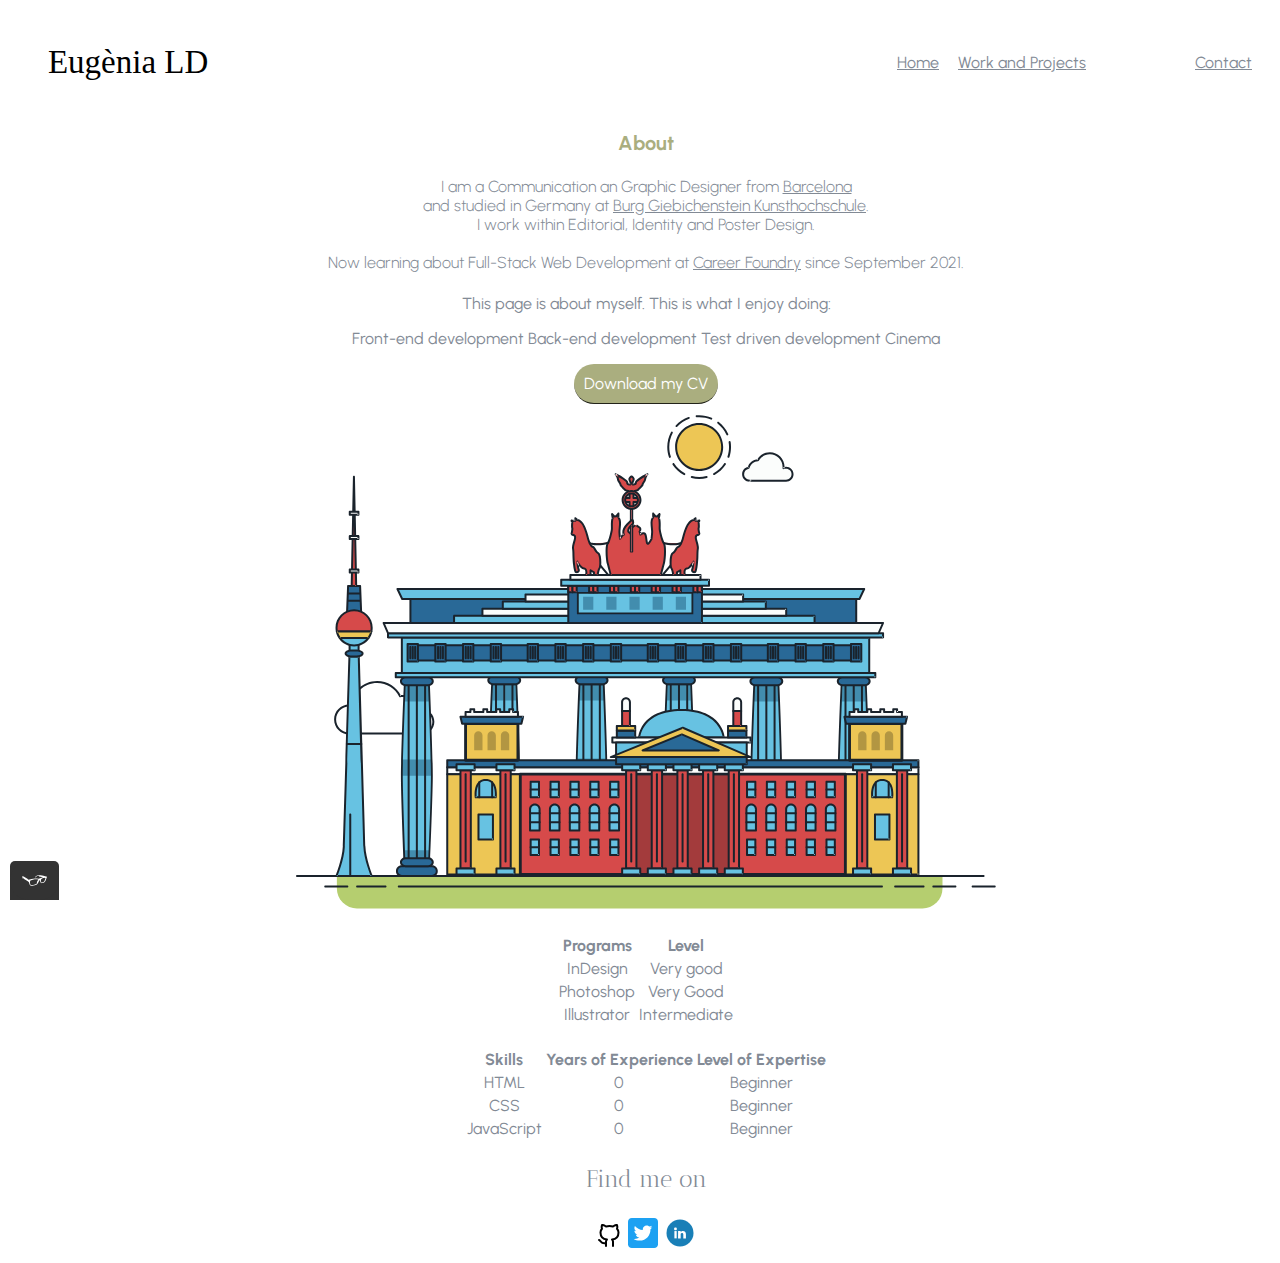
==== commit 72a7326f: "Added the changes after correction." ====
--- a/about.html
+++ b/about.html
@@ -1,10 +1,9 @@
 
 <!DOCTYPE html>
-<html>
-
+<html lang="en">
 <head>
   <meta charset="utf-8">
-  <title>Eugènia LD</title>
+  <title>Eugènia LD About</title>
   <link href="https://fonts.googleapis.com/css2?family=Urbanist:ital,wght@0,400;0,900;1,400&display=swap" rel="stylesheet">
 <link href="https://fonts.googleapis.com/css2?family=Antic+Didone&display=swap" rel="stylesheet">
   <link rel="shortcut icon" type="image/png" href="img/favicon-32x32.png">
@@ -45,13 +44,11 @@
   <p>This page is about myself. This is what I enjoy doing:</p>
 <ul class="navigation-list navigation-list-skills">
   <li>Front-end development</li>
-  <br>
   <li>Back-end development</li>
-  <br>
   <li>Test driven development</li>
-  <br>
   <li>Cinema</li>
 </ul>
+
 
 <a href="files/cv.pdf" class="button" download>Download my CV</a>
 <br>
@@ -990,7 +987,7 @@
   </svg>
 <br>
 <br>
-<main>
+</main>
 <table class="page-content">
     <thead>
       <tr>
@@ -1040,13 +1037,12 @@
       </tr>
     </tbody>
   </table>
-</main>
 
 <footer class="page-footer">
   <p>Find me on</p>
   <div class="social-media">
     <a href="https://github.com/" target="_blank"> <img src="img/3325136_github_icon.svg" alt="Github"></a>
-    <a href="https://twitter.com/?lang=es" target="_blank"> <img src="img/twitter logo_icon.svg" alt="Twitter"></a>
+    <a href="https://twitter.com/?lang=es" target="_blank"> <img src="img/twitter-logo_icon.svg" alt="Twitter"></a>
     <a href="https://www.linkedin.com/feed/" target="_blank"> <img src="img/linkedin_social_icon.svg" alt="LinkedIn"></a>
   </div>
 </footer>
--- a/css/style.production.css
+++ b/css/style.production.css
@@ -68,7 +68,7 @@
 body {
   margin-left: 20px;
   background-color: white;
-  font-family: 'Urbanist';
+  font-family: 'Urbanist', sans-serif;
   color: #828A95;
   font-weight: 400;
   font-size: 16px;
@@ -100,7 +100,7 @@
   margin: 0 auto;
 }
 h1 {
-  font-family: 'Urbanist';
+  font-family: 'Urbanist', sans-serif;
   color: #AAAE7F;
   margin-left: 0px;
   font-size: 20px;
@@ -109,7 +109,7 @@
 }
 
 h2 {
-  font-family: 'Urbanist';
+  font-family: 'Urbanist', sans-serif;
   color: #ff928b;
   font-size: 24px;
   font-weight: 700;
@@ -190,7 +190,7 @@
   border-bottom: 1px solid rgba(0, 0, 0, 0.8);
   -webkit-transition: 0,2s opacity;
   -o-transition: 0,2s opacity;
-  transition: 0,2s opacity;
+  transition: 0.2s opacity;
 }
 
 button:hover,
